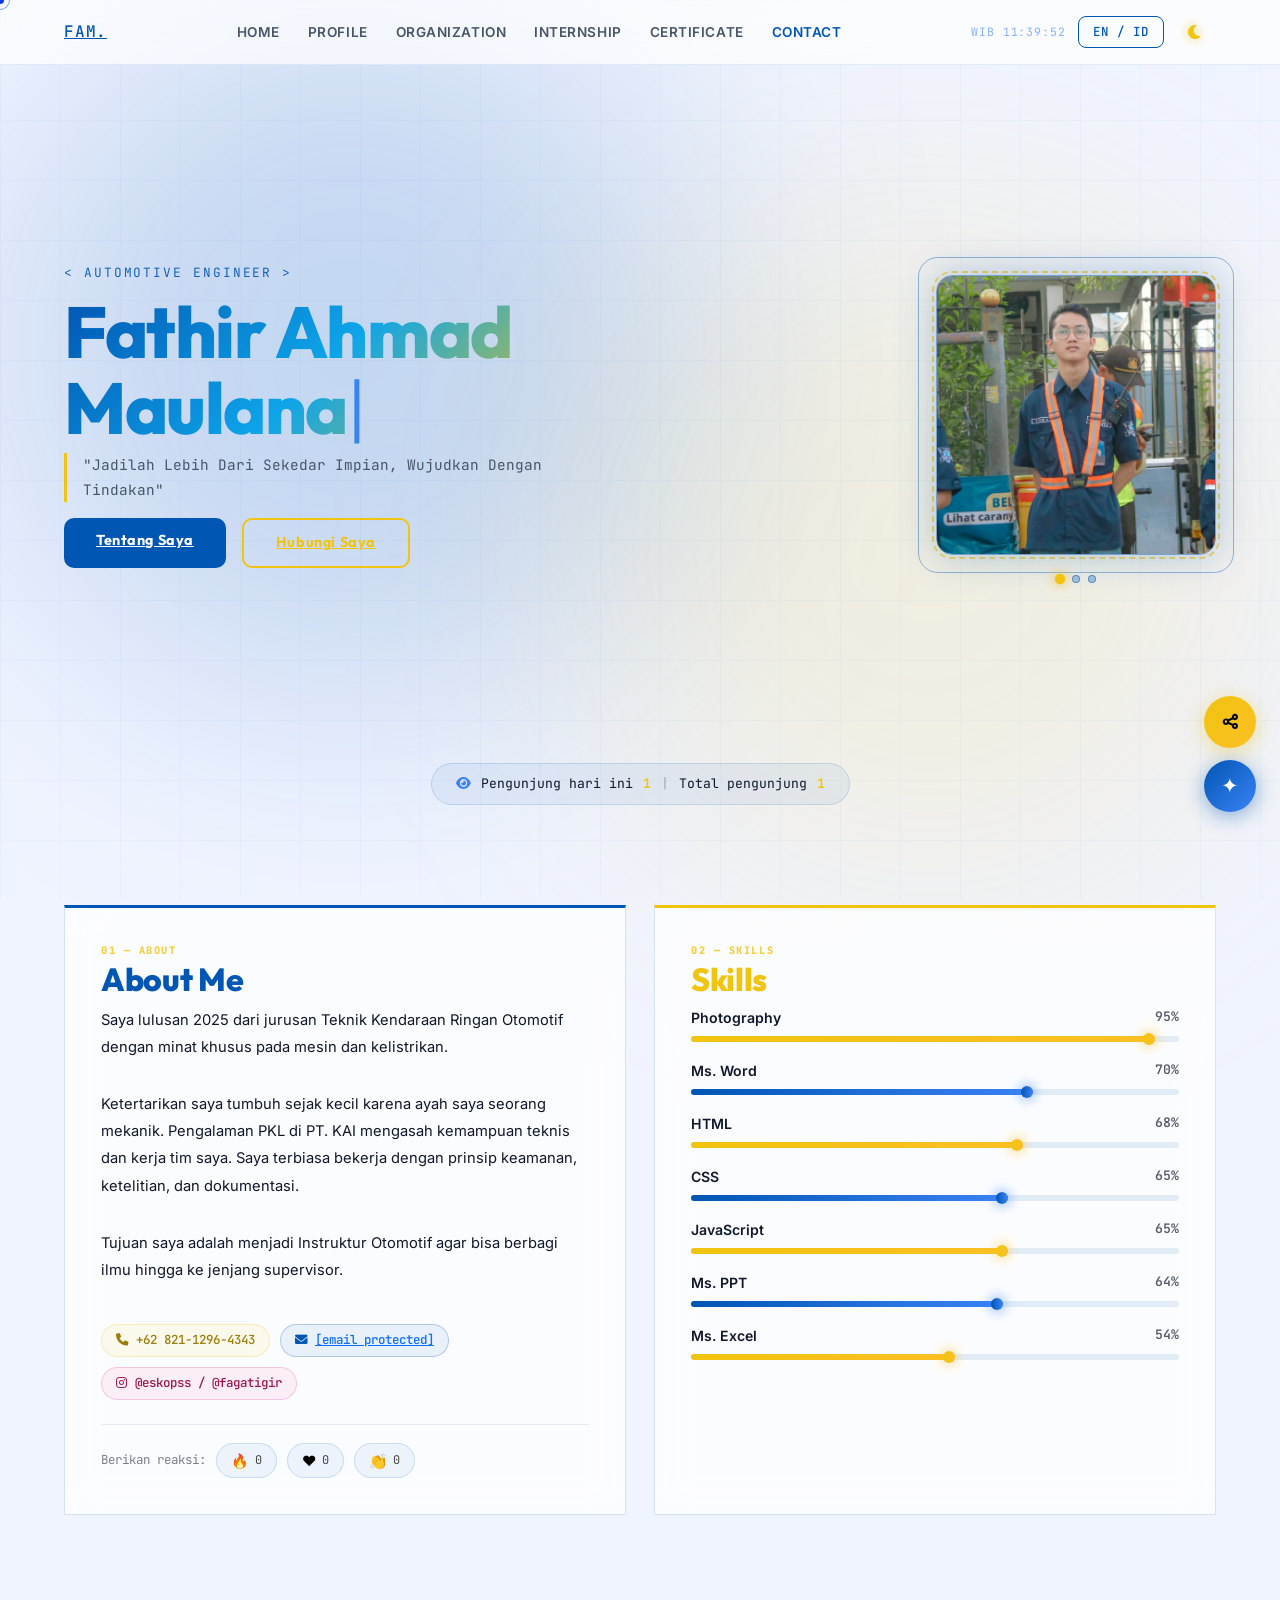
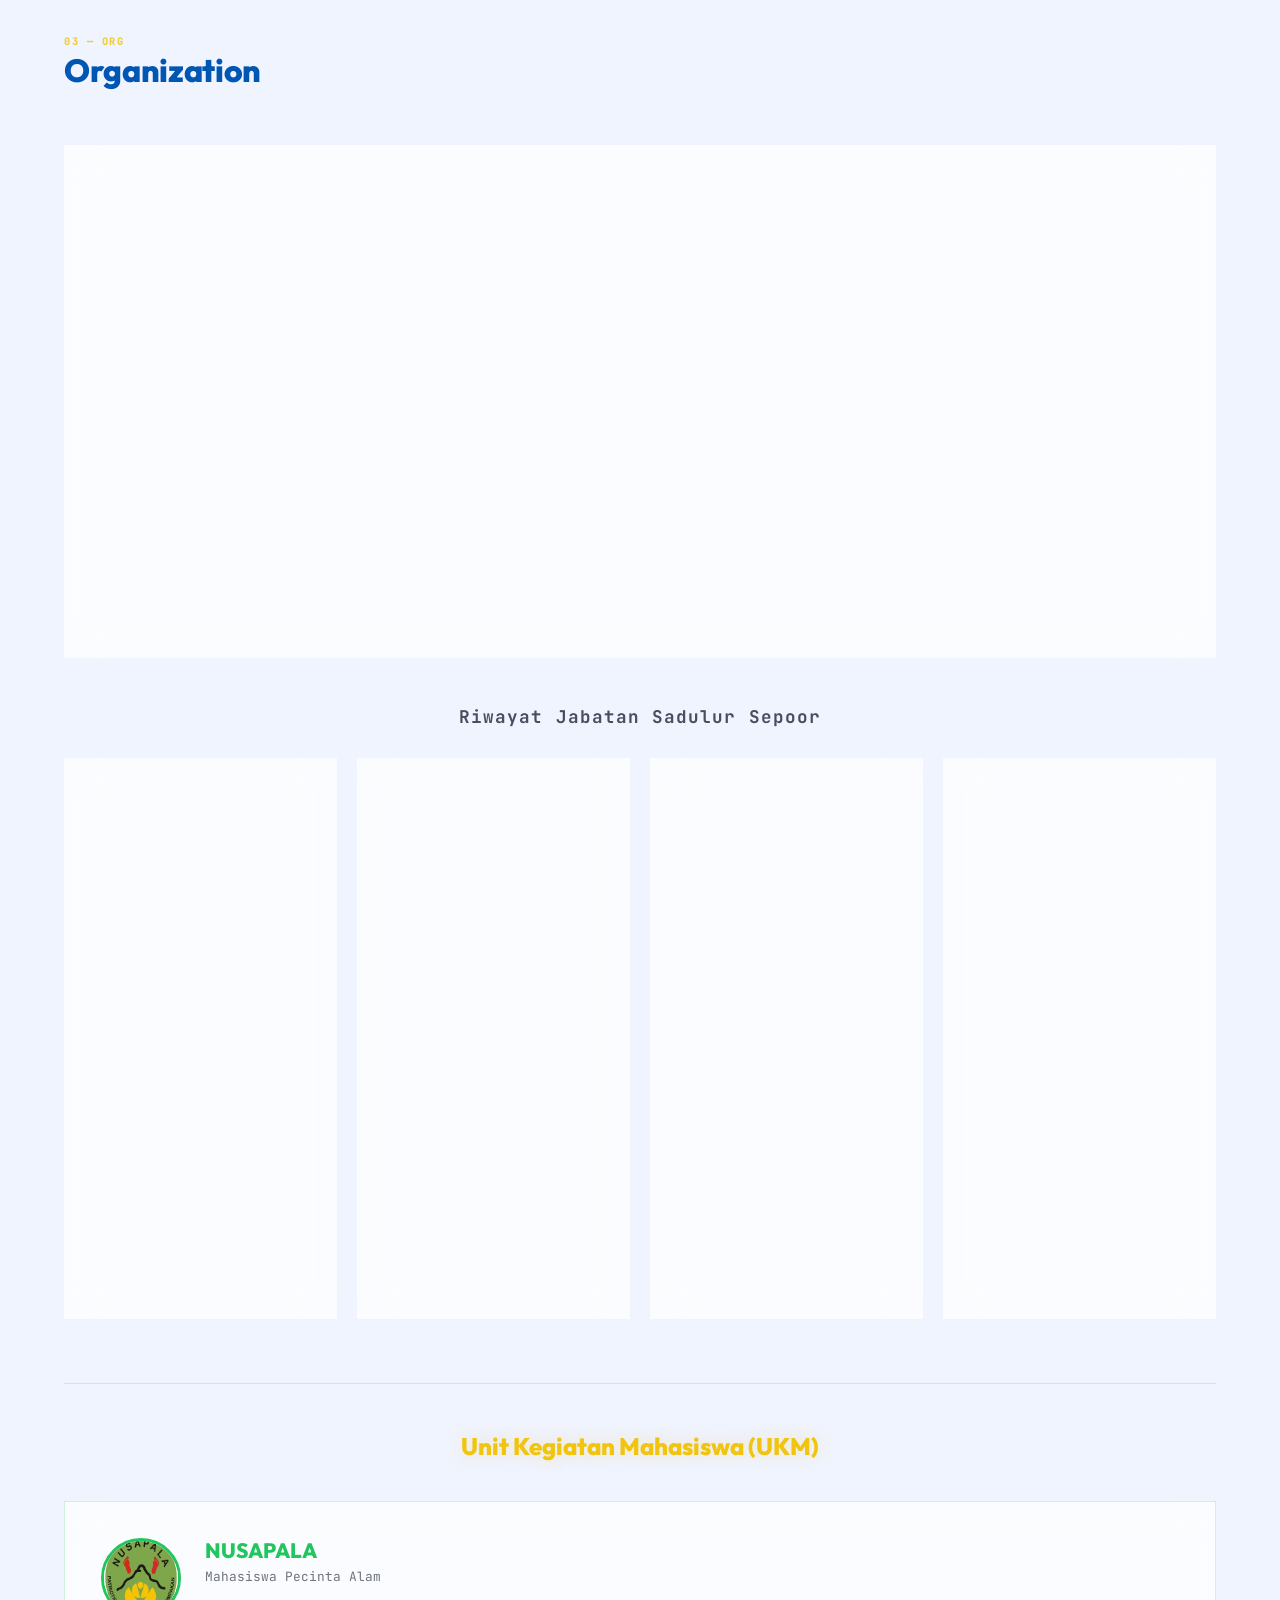
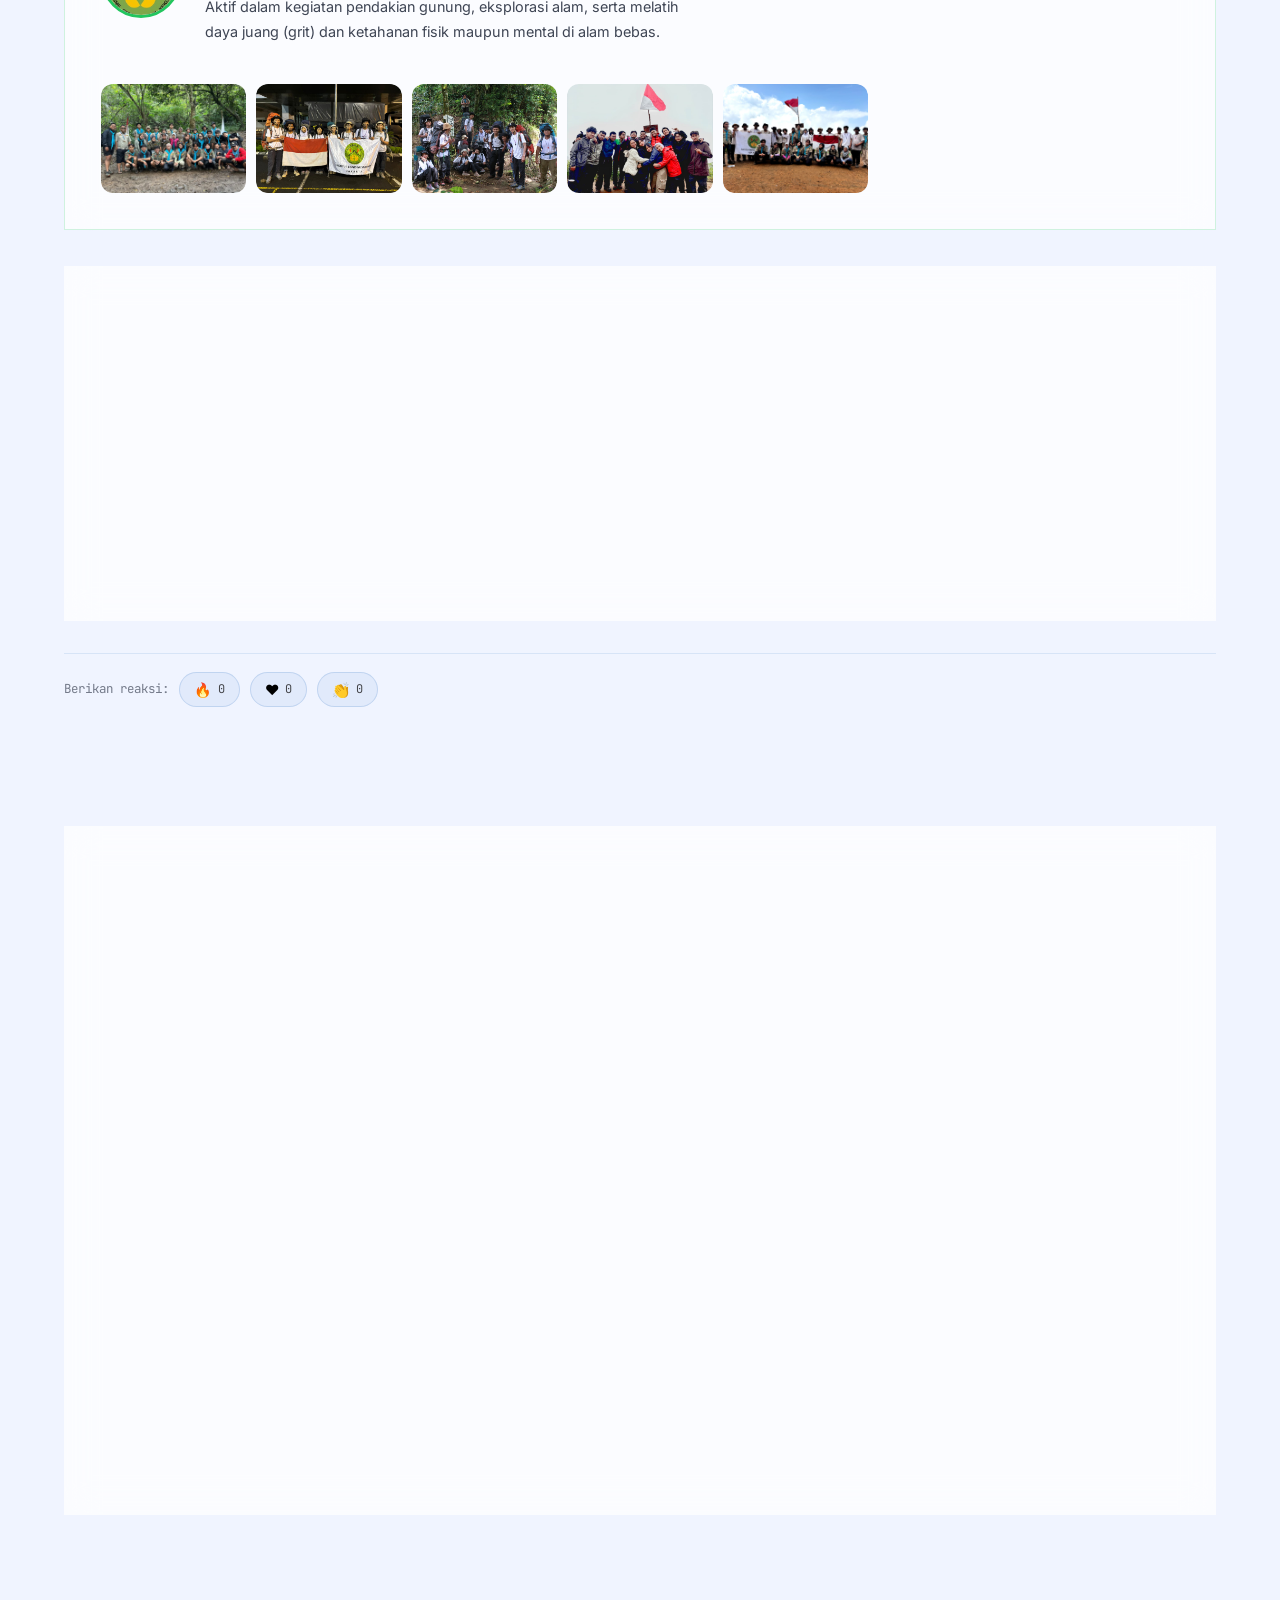
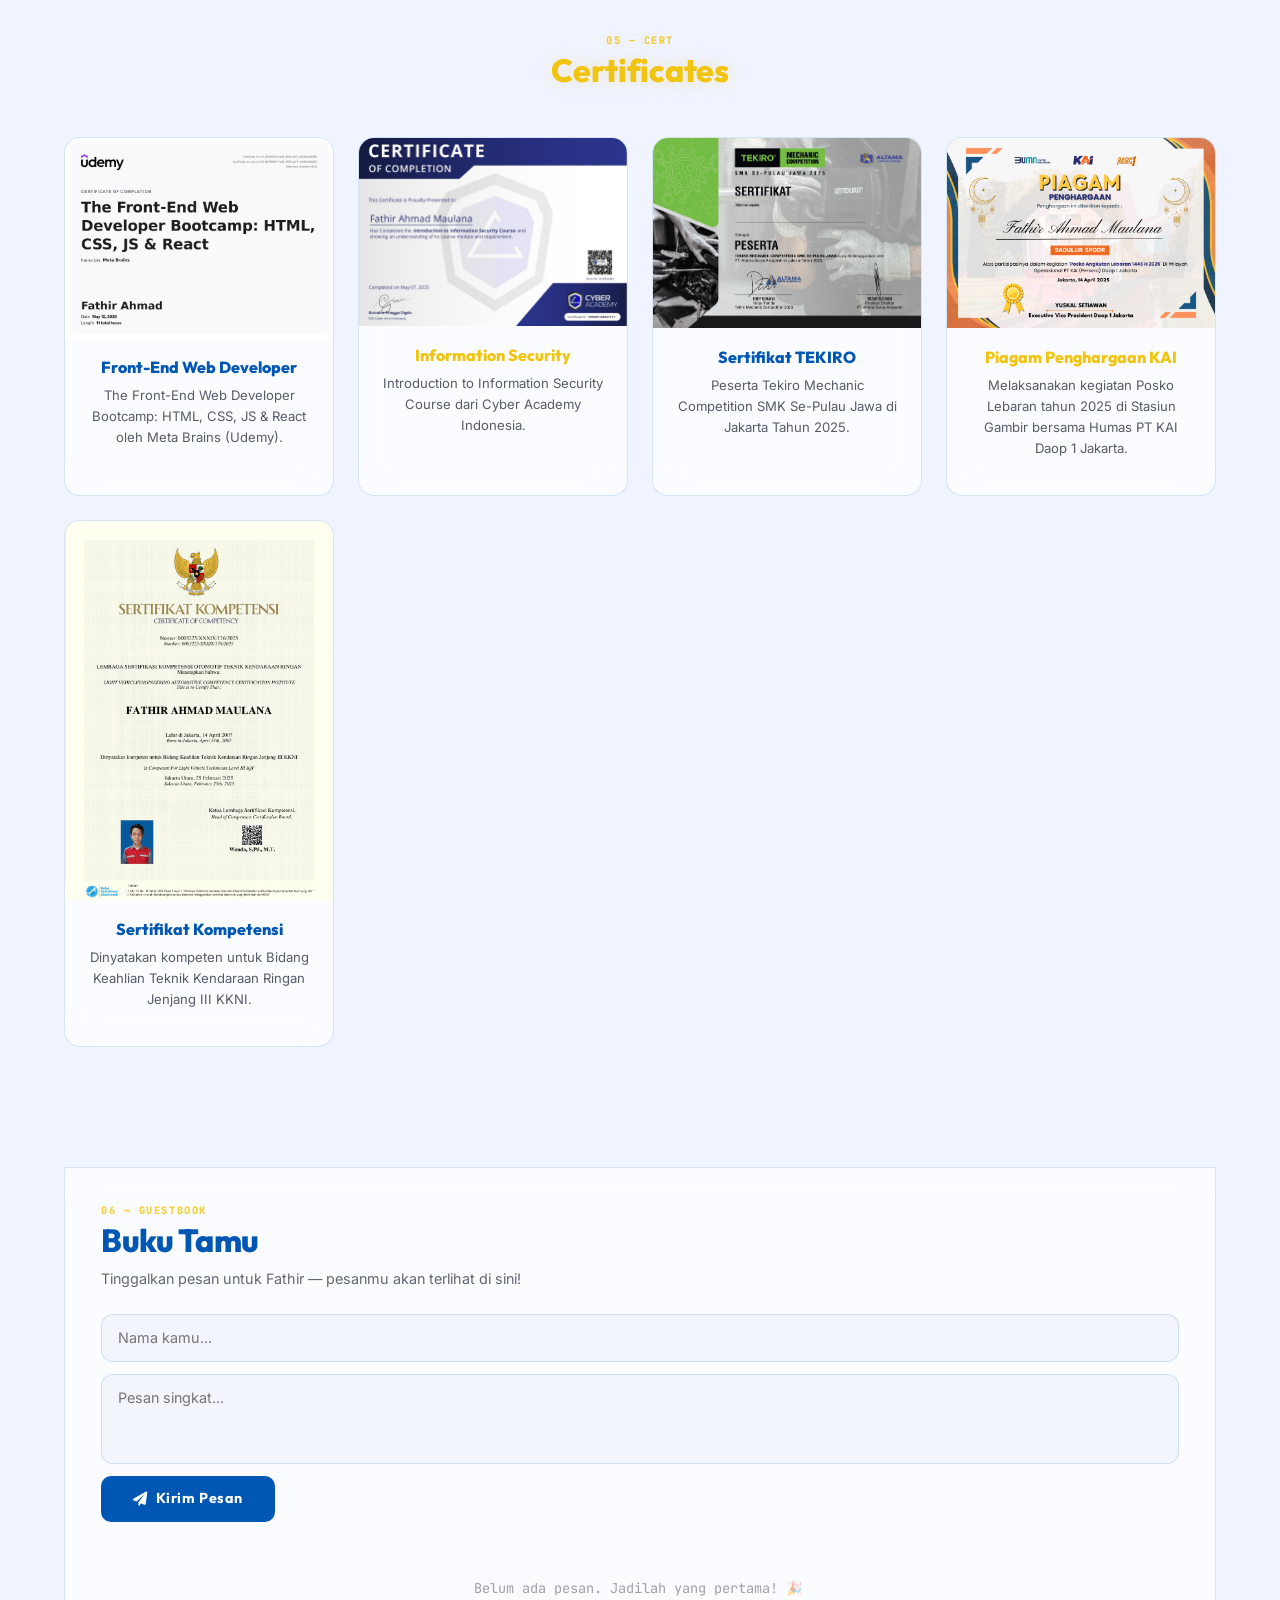
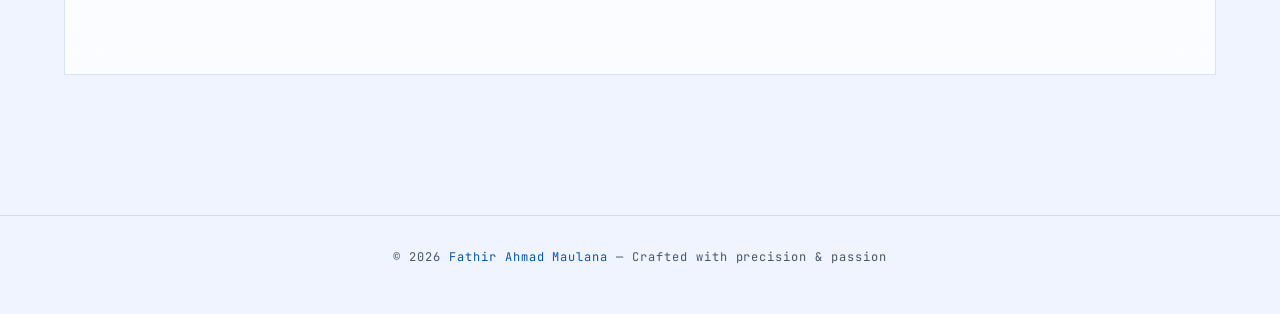
==== index.html @ 552fba2e "Add files via upload" ====
<!DOCTYPE html>
<html lang="id" class="dark">
<head>
  <meta charset="UTF-8">
  <meta name="viewport" content="width=device-width, initial-scale=1.0">
  <title>Fathir Ahmad Maulana | Portfolio</title>
  <link rel="preconnect" href="https://fonts.googleapis.com">
  <link rel="preconnect" href="https://fonts.gstatic.com" crossorigin>
  <link href="https://fonts.googleapis.com/css2?family=Outfit:wght@400;500;600;700;800&family=Inter:wght@400;500;600&family=JetBrains+Mono:wght@400;500&display=swap" rel="stylesheet">
  <link href="https://cdn.jsdelivr.net/npm/bootstrap@5.3.2/dist/css/bootstrap.min.css" rel="stylesheet">
  <link href="https://cdnjs.cloudflare.com/ajax/libs/font-awesome/6.0.0/css/all.min.css" rel="stylesheet">
  <link rel="stylesheet" href="style.css">
</head>
<body class="dark">

<!-- SCROLL PROGRESS BAR -->
<div id="scroll-progress"></div>

<div id="cursor-dot"></div>
<div id="cursor-ring"></div>
<div class="glow-bg" style="top:0;left:0;background:rgba(0,86,179,0.18);"></div>
<div class="glow-bg" style="bottom:0;right:0;background:rgba(241,196,15,0.12);animation-delay:-6s;"></div>
<div class="grid-pattern"></div>

<!-- NAV -->
<nav id="main-nav">
  <div class="nav-inner">
    <a href="#home" class="logo-glitch">FAM.</a>
    <div class="desktop-nav">
      <a href="#home"         class="nav-link" id="nav-home">Home</a>
      <a href="#profile"      class="nav-link" id="nav-profile">Profile</a>
      <a href="#organization" class="nav-link" id="nav-org">Organization</a>
      <a href="#internship"   class="nav-link" id="nav-intern">Internship</a>
      <a href="#certificate"  class="nav-link" id="nav-cert">Certificate</a>
      <a href="#profile"      class="nav-link nav-contact" id="nav-contact">Contact</a>
    </div>
    <div class="nav-controls">
      <div class="nav-clock" id="nav-clock"></div>
      <button id="lang-toggle" class="ctrl-btn">EN / ID</button>
      <button id="theme-toggle" class="ctrl-btn theme-btn"><i class="fas fa-sun"></i></button>
      <button id="hamburger" class="hamburger-btn"><i class="fas fa-bars"></i></button>
    </div>
  </div>
  <div id="mobile-menu">
    <a href="#home"         class="mobile-nav-link" id="mnav-home">Home</a>
    <a href="#profile"      class="mobile-nav-link" id="mnav-profile">Profile</a>
    <a href="#organization" class="mobile-nav-link" id="mnav-org">Organization</a>
    <a href="#internship"   class="mobile-nav-link" id="mnav-intern">Internship</a>
    <a href="#certificate"  class="mobile-nav-link" id="mnav-cert">Certificate</a>
    <a href="#profile"      class="mobile-nav-link" id="mnav-contact">Contact</a>
  </div>
</nav>

<main class="main-content">

  <!-- HERO -->
  <section id="home" class="reveal-item hero-section">
    <div class="hero-inner">
      <div class="hero-text">
        <p class="hero-tag" id="hero-tag">&lt; Automotive Engineer &gt;</p>
        <h1 class="hero-name">Fathir Ahmad Maulana</h1>
        <p class="hero-quote" id="hero-quote">"Jadilah Lebih Dari Sekedar Impian, Wujudkan Dengan Tindakan"</p>
        <div class="hero-btns">
          <a href="#profile" class="btn-primary" id="btn-profile">Tentang Saya</a>
          <a href="#contact" class="btn-outline"  id="btn-contact-hero">Hubungi Saya</a>
        </div>
      </div>
      <div class="hero-img-wrap">
        <div class="image-container">
          <div class="profile-img-wrapper">
            <div class="profile-slideshow" id="profile-slideshow">
              <div class="slide active"><img src="img/Fathir AM.jpg"            alt="Fathir Ahmad Maulana"></div>
              <div class="slide">      <img src="img/Fathir Ketua.jpg"         alt="Fathir - Ketua Umum"></div>
              <div class="slide">      <img src="img/Fathir Dokumentasi.jpg"  alt="Fathir - Dokumentasi"></div>
            </div>
            <div class="slide-dots" id="slide-dots">
              <button class="slide-dot active" data-idx="0"></button>
              <button class="slide-dot"        data-idx="1"></button>
              <button class="slide-dot"        data-idx="2"></button>
            </div>
          </div>
        </div>
      </div>
    </div>
  </section>

  <!-- VISITOR COUNTER -->
  <div class="visitor-bar reveal-item">
    <div class="visitor-inner">
      <i class="fas fa-eye visitor-icon"></i>
      <span id="visitor-label">Pengunjung hari ini</span>
      <strong class="visitor-count" id="visitor-count">—</strong>
      <span class="visitor-sep">|</span>
      <span id="total-label">Total pengunjung</span>
      <strong class="visitor-count" id="total-count">—</strong>
    </div>
  </div>

  <!-- PROFILE -->
  <section id="profile" class="reveal-item section-pad">
    <div class="profile-grid">
      <div class="glass-card card-pad card-border-blue">
        <h2 class="section-title color-blue" data-num="01 — ABOUT" id="title-about">About Me</h2>
        <div class="about-body" id="about-desc">
          <p>Saya lulusan 2025 dari jurusan Teknik Kendaraan Ringan Otomotif dengan minat khusus pada mesin dan kelistrikan.</p>
          <p>Ketertarikan saya tumbuh sejak kecil karena ayah saya seorang mekanik. Pengalaman PKL di PT. KAI mengasah kemampuan teknis dan kerja tim saya. Saya terbiasa bekerja dengan prinsip keamanan, ketelitian, dan dokumentasi.</p>
          <p>Tujuan saya adalah menjadi Instruktur Otomotif agar bisa berbagi ilmu hingga ke jenjang supervisor.</p>
        </div>
        <div class="pills-row">
          <span class="info-pill info-pill-yellow"><i class="fas fa-phone"></i> +62 821-1296-4343</span>
          <span class="info-pill info-pill-blue"><i class="fas fa-envelope"></i> <a href="/cdn-cgi/l/email-protection" class="__cf_email__" data-cfemail="6b0d0a1f02190a03060a0f5b5d5c2b0c060a020745080406">[email&#160;protected]</a></span>
          <span class="info-pill info-pill-pink"><i class="fab fa-instagram"></i> @eskopss / @fagatigir</span>
        </div>
        <div class="reaction-row" data-section="profile">
          <span class="reaction-label" id="react-label-profile">Berikan reaksi:</span>
          <button class="react-btn" data-emoji="🔥" data-section="profile"><span>🔥</span><span class="react-num">0</span></button>
          <button class="react-btn" data-emoji="❤️" data-section="profile"><span>❤️</span><span class="react-num">0</span></button>
          <button class="react-btn" data-emoji="👏" data-section="profile"><span>👏</span><span class="react-num">0</span></button>
        </div>
      </div>

      <div class="glass-card card-pad card-border-yellow">
        <h2 class="section-title color-yellow" data-num="02 — SKILLS" id="title-skills">Skills</h2>
        <div class="skills-list">
          <div class="skill-row"><div class="skill-label"><span id="skill-1">Photography</span><span class="skill-pct">95%</span></div><div class="skill-bar-track"><div class="skill-bar-fill skill-bar-yellow" style="width:95%"></div></div></div>
          <div class="skill-row"><div class="skill-label"><span>Ms. Word</span><span class="skill-pct">70%</span></div><div class="skill-bar-track"><div class="skill-bar-fill skill-bar-blue" style="width:70%"></div></div></div>
          <div class="skill-row"><div class="skill-label"><span>HTML</span><span class="skill-pct">68%</span></div><div class="skill-bar-track"><div class="skill-bar-fill skill-bar-yellow" style="width:68%"></div></div></div>
          <div class="skill-row"><div class="skill-label"><span>CSS</span><span class="skill-pct">65%</span></div><div class="skill-bar-track"><div class="skill-bar-fill skill-bar-blue" style="width:65%"></div></div></div>
          <div class="skill-row"><div class="skill-label"><span>JavaScript</span><span class="skill-pct">65%</span></div><div class="skill-bar-track"><div class="skill-bar-fill skill-bar-yellow" style="width:65%"></div></div></div>
          <div class="skill-row"><div class="skill-label"><span>Ms. PPT</span><span class="skill-pct">64%</span></div><div class="skill-bar-track"><div class="skill-bar-fill skill-bar-blue" style="width:64%"></div></div></div>
          <div class="skill-row"><div class="skill-label"><span>Ms. Excel</span><span class="skill-pct">54%</span></div><div class="skill-bar-track"><div class="skill-bar-fill skill-bar-yellow" style="width:54%"></div></div></div>
        </div>
      </div>
    </div>
  </section>

  <!-- ORGANIZATION -->
  <section id="organization" class="reveal-item section-pad">
    <div class="section-heading">
      <h2 class="section-title color-blue" data-num="03 — ORG" id="title-org">Organization</h2>
    </div>

    <div class="glass-card card-pad card-border-left-yellow org-main-card">
      <div class="org-main-inner">
        <div class="org-text">
          <h3 class="org-title color-blue" id="org-about-title">Sadulur Sepoor Indonesia</h3>
          <p class="org-subtitle" id="org-about-subtitle">Komunitas Pecinta Kereta Api</p>
          <p class="org-desc" id="org-about-desc">Wadah berkumpulnya para pecinta kereta api (railfans) untuk berbagi informasi, melakukan dokumentasi, dan mempererat silaturahmi. Berawal dari hobi, saya berkontribusi dan berkembang bersama komunitas ini dari anggota biasa hingga dipercaya menjadi Ketua Umum.</p>
        </div>
        <div class="org-photo-cols">
          <div class="photo-clickable"><img src="img/SS Potrait 1.jpg"    alt="Kegiatan Portrait"></div>
          <div class="photo-clickable"><img src="img/SS Landscape 1.jpg"  alt="Kegiatan Landscape 1"></div>
          <div class="photo-clickable"><img src="img/SS Landscape 2.JPEG" alt="Kegiatan Landscape 2"></div>
          <div class="photo-clickable"><img src="img/SS Landscape 3.jpg"  alt="Kegiatan Landscape 3"></div>
          <div class="photo-clickable"><img src="img/SS Landscape 4.jpg"  alt="Kegiatan Landscape 4"></div>
        </div>
      </div>
    </div>

    <h3 class="track-title" id="org-track-title">Riwayat Jabatan Sadulur Sepoor</h3>

    <div class="reveal-stagger org-cards-grid">
      <div class="org-card border-blue-hover">
        <div class="photo-clickable org-card-photo"><img src="img/Fathir Anggota.jpg" alt="Anggota Komunitas"></div>
        <div class="org-card-body">
          <h4 class="org-card-title color-blue" id="org-1-title">Anggota</h4>
          <span class="org-badge badge-blue">2022 – 2024</span>
          <ul class="org-card-list" id="org-1-desc"><li>Mengikuti kegiatan komunitas.</li><li>Menambah wawasan perkeretaapian.</li></ul>
        </div>
      </div>
      <div class="org-card border-yellow-hover">
        <div class="photo-clickable org-card-photo"><img src="img/Fathir Dokumentasi.jpg" alt="Divisi Dokumentasi"></div>
        <div class="org-card-body">
          <h4 class="org-card-title color-yellow" id="org-2-title">Divisi Dokumentasi</h4>
          <span class="org-badge badge-yellow">2024 – 2025</span>
          <ul class="org-card-list" id="org-2-desc"><li>Mengabadikan momen kegiatan.</li><li>Membuat film dokumenter.</li></ul>
        </div>
      </div>
      <div class="org-card border-blue-hover">
        <div class="photo-clickable org-card-photo"><img src="img/Fathir SDM.jpg" alt="Divisi SDM"></div>
        <div class="org-card-body">
          <h4 class="org-card-title color-blue" id="org-3-title">Divisi SDM</h4>
          <span class="org-badge badge-blue">2025</span>
          <ul class="org-card-list" id="org-3-desc"><li>Mengelola data anggota.</li><li>Rekrutmen &amp; seleksi anggota baru.</li></ul>
        </div>
      </div>
      <div class="org-card border-yellow-hover">
        <div class="photo-clickable org-card-photo"><img src="img/Fathir Ketua.jpg" alt="Ketua Umum"></div>
        <div class="org-card-body">
          <h4 class="org-card-title color-yellow" id="org-4-title">Ketua Umum</h4>
          <span class="org-badge badge-yellow">2025 – <span id="org-now">sekarang</span></span>
          <ul class="org-card-list" id="org-4-desc"><li>Memimpin seluruh kegiatan operasional.</li><li>Mengintegrasikan sistem teknologi website.</li></ul>
        </div>
      </div>
    </div>

    <!-- UKM -->
    <div class="ukm-section">
      <h3 class="ukm-title" id="ukm-title">Unit Kegiatan Mahasiswa (UKM)</h3>
      <div class="ukm-list">
        <div class="glass-card card-pad ukm-card ukm-card-green">
          <div class="ukm-header">
            <div class="photo-clickable ukm-logo ukm-logo-green"><img src="img/Logo Nusapala.jpg" alt="Logo Nusapala"></div>
            <div class="ukm-info">
              <h4 class="ukm-name color-green" id="ukm-1-title">NUSAPALA</h4>
              <p class="ukm-sub" id="ukm-1-sub">Mahasiswa Pecinta Alam</p>
              <p class="ukm-desc" id="ukm-1-desc">Aktif dalam kegiatan pendakian gunung, eksplorasi alam, serta melatih daya juang (grit) dan ketahanan fisik maupun mental di alam bebas.</p>
            </div>
          </div>
          <div class="photo-natural-grid">
            <div class="photo-clickable"><img src="img/Nusapala 1.jpeg" alt="Foto Nusapala 1"></div>
            <div class="photo-clickable"><img src="img/Nusapala 2.jpeg" alt="Foto Nusapala 2"></div>
            <div class="photo-clickable"><img src="img/Nusapala 3.jpeg" alt="Foto Nusapala 3"></div>
            <div class="photo-clickable"><img src="img/Nusapala 4.jpeg" alt="Foto Nusapala 4"></div>
            <div class="photo-clickable"><img src="img/Nusapala 5.jpeg" alt="Foto Nusapala 5"></div>
          </div>
        </div>
        <div class="glass-card card-pad ukm-card ukm-card-orange">
          <div class="ukm-header">
            <div class="photo-clickable ukm-logo ukm-logo-orange"><img src="img/Logo Sinatera.jpeg" alt="Logo SINATERA"></div>
            <div class="ukm-info">
              <h4 class="ukm-name color-orange" id="ukm-2-title">SINATERA</h4>
              <p class="ukm-sub" id="ukm-2-sub">Divisi Musik &amp; Seni</p>
              <p class="ukm-desc" id="ukm-2-desc">Menyalurkan kreativitas seni melalui divisi musik. Terlibat dalam berbagai pementasan dan kolaborasi karya teater serta pertunjukan kampus.</p>
            </div>
          </div>
          <div class="photo-natural-grid">
            <div class="photo-clickable"><img src="img/Sinatera 1.jpeg" alt="Foto Sinatera 1"></div>
            <div class="photo-clickable"><img src="img/Sinatera 2.jpeg" alt="Foto Sinatera 2"></div>
            <div class="photo-clickable"><img src="img/Sinatera 3.jpeg" alt="Foto Sinatera 3"></div>
            <div class="photo-clickable"><img src="img/Sinatera 4.jpeg" alt="Foto Sinatera 4"></div>
            <div class="photo-clickable"><img src="img/Sinatera 5.jpeg" alt="Foto Sinatera 5"></div>
          </div>
        </div>
      </div>
    </div>

    <div class="reaction-row" data-section="org" style="margin-top:32px;">
      <span class="reaction-label" id="react-label-org">Berikan reaksi:</span>
      <button class="react-btn" data-emoji="🔥" data-section="org"><span>🔥</span><span class="react-num">0</span></button>
      <button class="react-btn" data-emoji="❤️" data-section="org"><span>❤️</span><span class="react-num">0</span></button>
      <button class="react-btn" data-emoji="👏" data-section="org"><span>👏</span><span class="react-num">0</span></button>
    </div>
  </section>

  <!-- INTERNSHIP -->
  <section id="internship" class="reveal-item section-pad">
    <div class="glass-card card-pad intern-card">
      <div class="intern-accent-bar"></div>
      <div class="intern-body">
        <h2 class="section-title color-blue" data-num="04 — INTERNSHIP" id="title-intern">Internship</h2>
        <h3 class="intern-company">PT. Kereta Api Indonesia (Persero)</h3>
        <p class="intern-role" id="intern-role">Asisten Rolling Stock (September - November 2023)<br>Depo Lokomotif Besar A Cipinang</p>
        <ul class="intern-list" id="intern-desc">
          <li><span class="arrow-blue">→</span>Membantu melakukan perbaikan dan perawatan pada seluruh bagian lokomotif.</li>
          <li><span class="arrow-yellow">→</span>Bekerja sama dalam mengerjakan instruksi Kepala Mekanik atau Ketua Tim.</li>
          <li><span class="arrow-blue">→</span>Menyiapkan peralatan untuk perbaikan dan perawatan yang akan digunakan.</li>
        </ul>
        <div class="photo-natural-grid">
          <div class="photo-clickable"><img src="img/PKL 1.jpeg" alt="Kerja Mekanik 1"></div>
          <div class="photo-clickable"><img src="img/PKL 2.jpeg" alt="Lokomotif"></div>
          <div class="photo-clickable"><img src="img/PKL 5.jpeg" alt="Tim KAI"></div>
          <div class="photo-clickable"><img src="img/PKL 4.jpeg" alt="Kerja Mekanik 2"></div>
          <div class="photo-clickable"><img src="img/PKL 3.jpeg" alt="Kerja Mekanik 3"></div>
        </div>
        <div class="reaction-row" data-section="intern" style="margin-top:24px;">
          <span class="reaction-label" id="react-label-intern">Berikan reaksi:</span>
          <button class="react-btn" data-emoji="🔥" data-section="intern"><span>🔥</span><span class="react-num">0</span></button>
          <button class="react-btn" data-emoji="❤️" data-section="intern"><span>❤️</span><span class="react-num">0</span></button>
          <button class="react-btn" data-emoji="👏" data-section="intern"><span>👏</span><span class="react-num">0</span></button>
        </div>
      </div>
    </div>
  </section>

  <!-- CERTIFICATES -->
  <section id="certificate" class="reveal-item section-pad">
    <h2 class="section-title color-yellow section-title-center" data-num="05 — CERT" id="title-cert">Certificates</h2>
    <div class="reveal-stagger cert-grid">
      <div class="cert-card cert-blue"><div class="cert-img-wrap"><img src="img/Sertifikat Front-End.png" alt="Sertifikat Front-End"></div><div class="cert-info"><h4 class="cert-name color-blue" id="cert-fe-title">Front-End Web Developer</h4><p class="cert-desc" id="cert-fe-desc">The Front-End Web Developer Bootcamp: HTML, CSS, JS &amp; React oleh Meta Brains (Udemy).</p></div></div>
      <div class="cert-card cert-yellow"><div class="cert-img-wrap"><img src="img/Sertifikat CyberAcademy.jpg" alt="Sertifikat CyberAcademy"></div><div class="cert-info"><h4 class="cert-name color-yellow" id="cert-cyber-title">Information Security</h4><p class="cert-desc" id="cert-cyber-desc">Introduction to Information Security Course dari Cyber Academy Indonesia.</p></div></div>
      <div class="cert-card cert-blue"><div class="cert-img-wrap"><img src="img/Sertifikat Tekiro.png" alt="Sertifikat Tekiro"></div><div class="cert-info"><h4 class="cert-name color-blue" id="cert-1-title">Sertifikat TEKIRO</h4><p class="cert-desc" id="cert-1-desc">Peserta Tekiro Mechanic Competition SMK Se-Pulau Jawa di Jakarta Tahun 2025.</p></div></div>
      <div class="cert-card cert-yellow"><div class="cert-img-wrap"><img src="img/Sertifikat Posko Lebaran 2025.png" alt="Piagam KAI"></div><div class="cert-info"><h4 class="cert-name color-yellow" id="cert-2-title">Piagam Penghargaan KAI</h4><p class="cert-desc" id="cert-2-desc">Melaksanakan kegiatan Posko Lebaran tahun 2025 di Stasiun Gambir bersama Humas PT KAI Daop 1 Jakarta.</p></div></div>
      <div class="cert-card cert-blue"><div class="cert-img-wrap"><img src="img/Sertifikat Kompetensi.png" alt="Sertifikat Kompetensi"></div><div class="cert-info"><h4 class="cert-name color-blue" id="cert-3-title">Sertifikat Kompetensi</h4><p class="cert-desc" id="cert-3-desc">Dinyatakan kompeten untuk Bidang Keahlian Teknik Kendaraan Ringan Jenjang III KKNI.</p></div></div>
    </div>
  </section>

  <!-- GUESTBOOK -->
  <section id="guestbook" class="reveal-item section-pad">
    <div class="glass-card card-pad">
      <h2 class="section-title color-blue" data-num="06 — GUESTBOOK" id="title-guestbook">Buku Tamu</h2>
      <p class="guestbook-sub" id="guestbook-sub">Tinggalkan pesan untuk Fathir — pesanmu akan terlihat di sini!</p>
      <div class="guestbook-form">
        <input  class="gb-input" id="gb-name" type="text"  placeholder="Nama kamu..." maxlength="40">
        <textarea class="gb-input gb-textarea" id="gb-msg" placeholder="Pesan singkat..." maxlength="200" rows="3"></textarea>
        <button class="btn-primary gb-submit" id="gb-submit"><i class="fas fa-paper-plane"></i> <span id="gb-btn-text">Kirim Pesan</span></button>
      </div>
      <div class="guestbook-entries" id="guestbook-entries"></div>
    </div>
  </section>



</main>

<!-- LIGHTBOX -->
<div id="lightbox">
  <div id="lightbox-bg"></div>
  <div id="lightbox-img-wrap"><img id="lightbox-img" src="" alt=""></div>
  <button id="lightbox-close"><i class="fas fa-times"></i></button>
</div>

<!-- WA MODAL -->
<div class="modal fade" id="waModal" tabindex="-1" aria-hidden="true">
  <div class="modal-dialog modal-dialog-centered">
    <div class="modal-content modal-content-custom">
      <div class="modal-header modal-header-custom">
        <h5 class="modal-title modal-label">SYSTEM MESSAGE</h5>
        <button type="button" class="btn-close" data-bs-dismiss="modal" aria-label="Close"></button>
      </div>
      <div class="modal-body modal-body-custom">
        <div class="animated-emoji">👋</div>
        <h3 class="modal-heading color-blue" id="modal-title">Eits, Tunggu Dulu!</h3>
        <div class="modal-info-box">
          <p class="modal-text" id="modal-desc">Untuk menjaga kenyamanan dan privasi, mari berkenalan via <strong>Gmail</strong> terlebih dahulu.<br><br>Berikan <strong>Nama Lengkap</strong> &amp; <strong>Tujuan</strong> kamu. Jika sudah sesuai, kita bisa langsung ngobrol santai di WhatsApp! ✨</p>
        </div>
        <a href="https://mail.google.com/mail/?view=cm&fs=1&to=fatirahmad067@gmail.com&su=Halo%20Fathir!%20Mari%20Buat%20Janji&body=Halo%20Fathir,%0A%0APerkenalkan,%0ANama%20Lengkap%20:%20%0ATujuan%20:%20%0A%0ATerima%20kasih!" target="_blank" rel="noopener noreferrer" class="contact-btn contact-btn-email modal-cta-btn"><i class="fas fa-paper-plane"></i> Lanjut ke Gmail</a>
      </div>
    </div>
  </div>
</div>


<!-- SHARE BUTTON (floating) -->
<button id="share-btn" class="fab-btn fab-share" title="Bagikan Profil">
  <i class="fas fa-share-alt"></i>
</button>

<!-- AI CHAT FAB -->
<button id="ai-chat-btn" class="fab-btn fab-ai" title="Tanya AI tentang Fathir">
  <span class="fab-ai-icon">✦</span>
</button>

<!-- AI CHAT PANEL -->
<div id="ai-chat-panel" class="ai-panel">
  <div class="ai-panel-header">
    <div class="ai-panel-title">
      <span class="ai-dot"></span>
      <span id="ai-panel-title-text">Tanya tentang Fathir</span>
    </div>
    <button id="ai-chat-close" class="ai-close-btn"><i class="fas fa-times"></i></button>
  </div>
  <div class="ai-messages" id="ai-messages">
    <div class="ai-msg ai-msg-bot">
      <div class="ai-msg-bubble" id="ai-welcome-msg">Halo! 👋 Saya AI asisten Fathir. Tanya apa saja tentang profil, pengalaman, atau keahlian saya!</div>
    </div>
  </div>
  <div class="ai-suggestions" id="ai-suggestions">
    <button class="ai-suggest-btn" data-q="Apa keahlian utama Fathir?">Apa keahliannya?</button>
    <button class="ai-suggest-btn" data-q="Ceritakan pengalaman magang Fathir">Pengalaman magang</button>
    <button class="ai-suggest-btn" data-q="Fathir cocok untuk posisi apa?">Cocok posisi apa?</button>
  </div>
  <div class="ai-input-row">
    <input class="ai-input" id="ai-input" type="text" placeholder="Ketik pertanyaan..." maxlength="200">
    <button class="ai-send-btn" id="ai-send"><i class="fas fa-paper-plane"></i></button>
  </div>
</div>

<!-- SHARE MODAL -->
<div class="share-overlay" id="share-overlay">
  <div class="share-modal">
    <div class="share-modal-header">
      <span id="share-title-text">Bagikan Profil</span>
      <button class="ai-close-btn" id="share-close"><i class="fas fa-times"></i></button>
    </div>
    <p class="share-desc" id="share-desc-text">Salin link atau bagikan profil Fathir ke orang lain:</p>
    <div class="share-url-row">
      <span class="share-url-text" id="share-url-display">fathirahmad.github.io</span>
      <button class="share-copy-btn" id="share-copy"><i class="fas fa-copy"></i> <span id="share-copy-text">Salin</span></button>
    </div>
    <div class="share-buttons">
      <a class="share-wa" id="share-wa" href="#" target="_blank" rel="noopener">
        <i class="fab fa-whatsapp"></i> WhatsApp
      </a>
      <a class="share-ig" href="https://www.instagram.com/" target="_blank" rel="noopener">
        <i class="fab fa-instagram"></i> Instagram
      </a>
    </div>
  </div>
</div>

<footer class="site-footer">
  <p>&copy; 2026 <span class="footer-name">Fathir Ahmad Maulana</span> — Crafted with precision &amp; passion</p>
</footer>

<script src="https://cdn.jsdelivr.net/npm/bootstrap@5.3.2/dist/js/bootstrap.bundle.min.js"></script>
<script src="script.js"></script>
<!-- original script removed -->
</body>
</html>
---- style.css ----
@import url('https://fonts.googleapis.com/css2?family=Outfit:wght@400;500;600;700;800&family=Inter:wght@400;500;600&family=JetBrains+Mono:wght@400;500&display=swap');

/* ===== RESET & BASE ===== */
*, *::before, *::after { box-sizing: border-box; margin: 0; padding: 0; }

:root {
  --blue: #0056b3;
  --blue-glow: #3b82f6;
  --yellow: #f1c40f;
  --yellow-glow: #fbbf24;
  --bg-light: #f0f4ff;
  --bg-dark: #060c1a;
  --surface-light: rgba(255,255,255,0.75);
  --surface-dark: rgba(6,12,26,0.7);
  --text-light: #0f172a;
  --text-muted-light: #475569;
  --text-dark: #e2e8f0;
  --text-muted-dark: #94a3b8;
  --border-light: rgba(0,86,179,0.15);
  --border-dark: rgba(88,166,255,0.12);
  --cursor-size: 20px;
  --cursor-expand: 50px;
}

html { scroll-behavior: smooth; }

body {
  font-family: 'Inter', sans-serif;
  background: var(--bg-light);
  color: var(--text-light);
  transition: background 0.6s cubic-bezier(0.4,0,0.2,1), color 0.6s cubic-bezier(0.4,0,0.2,1);
  overflow-x: hidden;
  cursor: none;
}

body.dark {
  background: var(--bg-dark);
  color: var(--text-dark);
}

/* ===== CUSTOM CURSOR ===== */
#cursor-dot {
  width: 8px; height: 8px;
  background: var(--yellow);
  border-radius: 50%;
  position: fixed;
  top: 0; left: 0;
  pointer-events: none;
  z-index: 99999;
  transform: translate(-50%, -50%);
  transition: transform 0.05s, background 0.2s, width 0.2s, height 0.2s;
  mix-blend-mode: difference;
}

#cursor-ring {
  width: var(--cursor-size); height: var(--cursor-size);
  border: 1.5px solid var(--blue-glow);
  border-radius: 50%;
  position: fixed;
  top: 0; left: 0;
  pointer-events: none;
  z-index: 99998;
  transform: translate(-50%, -50%);
  transition: width 0.3s ease, height 0.3s ease, border-color 0.2s, opacity 0.2s;
  opacity: 0.7;
}

#cursor-ring.hovered {
  width: var(--cursor-expand); height: var(--cursor-expand);
  border-color: var(--yellow-glow);
  opacity: 0.4;
}

/* ===== AMBIENT BG ===== */
.glow-bg {
  position: fixed;
  width: 55vw; height: 55vw;
  border-radius: 50%;
  filter: blur(130px);
  z-index: -1;
  animation: floatGlow 18s infinite alternate ease-in-out;
  pointer-events: none;
  will-change: transform;
}

@keyframes floatGlow {
  0%   { transform: scale(1) translate(0, 0); }
  33%  { transform: scale(1.15) translate(60px, -40px); }
  66%  { transform: scale(0.95) translate(-30px, 30px); }
  100% { transform: scale(1.1) translate(-60px, 50px); }
}

/* Scanline overlay - dark mode only */
body.dark::after {
  content: '';
  position: fixed; inset: 0;
  background: repeating-linear-gradient(0deg, transparent, transparent 2px, rgba(0,0,0,0.04) 2px, rgba(0,0,0,0.04) 4px);
  pointer-events: none;
  z-index: 9990;
}

/* ===== GRID PATTERN ===== */
.grid-pattern {
  position: fixed; inset: 0; z-index: -1; opacity: 0.03;
  background-image: linear-gradient(rgba(0,86,179,1) 1px, transparent 1px),
                    linear-gradient(90deg, rgba(0,86,179,1) 1px, transparent 1px);
  background-size: 60px 60px;
  pointer-events: none;
}
body.dark .grid-pattern { opacity: 0.06; }

/* ===== GLASSMORPHISM CARDS ===== */
.glass-card {
  background: var(--surface-light);
  backdrop-filter: blur(16px);
  -webkit-backdrop-filter: blur(16px);
  border: 1px solid var(--border-light);
  transition: transform 0.35s cubic-bezier(0.34,1.56,0.64,1),
              box-shadow 0.35s ease,
              border-color 0.3s ease;
  position: relative;
  overflow: hidden;
}
.glass-card::before {
  content: '';
  position: absolute; top: 0; left: -100%;
  width: 60%; height: 100%;
  background: linear-gradient(90deg, transparent, rgba(255,255,255,0.08), transparent);
  transform: skewX(-20deg);
  transition: left 0.6s ease;
  pointer-events: none;
}
.glass-card:hover::before { left: 150%; }

body.dark .glass-card {
  background: var(--surface-dark);
  border-color: var(--border-dark);
}
.glass-card:hover {
  transform: translateY(-4px);
  box-shadow: 0 20px 60px rgba(0,86,179,0.12), 0 0 0 1px rgba(0,86,179,0.1);
}
body.dark .glass-card:hover {
  box-shadow: 0 20px 60px rgba(88,166,255,0.1), 0 0 0 1px rgba(88,166,255,0.1);
}

/* ===== NAV ===== */
nav {
  transition: background 0.4s, border-color 0.4s, box-shadow 0.4s;
}
nav.scrolled {
  box-shadow: 0 4px 40px rgba(0,86,179,0.15);
}
body.dark nav.scrolled {
  box-shadow: 0 4px 40px rgba(88,166,255,0.1);
}

/* Nav link */
.nav-link {
  position: relative;
  font-weight: 600;
  font-size: 0.85rem;
  letter-spacing: 0.04em;
  text-transform: uppercase;
  transition: color 0.2s;
  color: var(--text-muted-light);
}
body.dark .nav-link { color: var(--text-muted-dark); }
.nav-link:hover { color: var(--blue); text-decoration: none; }
body.dark .nav-link:hover { color: var(--blue-glow); }

.nav-link::after {
  content: '';
  position: absolute;
  width: 0; height: 2px;
  bottom: -5px; left: 50%;
  transform: translateX(-50%);
  background: var(--blue);
  box-shadow: 0 0 10px var(--blue);
  transition: width 0.3s cubic-bezier(0.4,0,0.2,1);
  border-radius: 2px;
}
body.dark .nav-link::after {
  background: var(--blue-glow);
  box-shadow: 0 0 10px var(--blue-glow);
}
.nav-link:hover::after { width: 100%; }

/* Logo glitch */
.logo-glitch {
  font-family: 'JetBrains Mono', monospace;
  font-weight: 500;
  letter-spacing: 0.05em;
  position: relative;
  display: inline-block;
  color: var(--blue);
}
body.dark .logo-glitch { color: var(--blue-glow); }

.logo-glitch:hover {
  animation: glitchLogo 0.4s steps(2) forwards;
}
@keyframes glitchLogo {
  0%   { text-shadow: 2px 0 var(--yellow), -2px 0 var(--blue); }
  25%  { text-shadow: -2px 0 var(--yellow), 2px 0 var(--blue); clip-path: inset(20% 0 50% 0); }
  50%  { text-shadow: 2px 2px var(--blue), -2px -2px var(--yellow); clip-path: inset(0 0 0 0); }
  75%  { text-shadow: -2px 0 var(--yellow), 2px 0 var(--blue); clip-path: inset(60% 0 10% 0); }
  100% { text-shadow: none; clip-path: inset(0 0 0 0); }
}

/* ===== LANG & THEME TOGGLE BUTTONS ===== */
.ctrl-btn {
  position: relative;
  overflow: hidden;
  font-family: 'JetBrains Mono', monospace;
  font-size: 0.78rem;
  font-weight: 500;
  letter-spacing: 0.08em;
  border-radius: 8px;
  transition: all 0.3s ease;
}
.ctrl-btn::before {
  content: '';
  position: absolute; inset: 0;
  background: linear-gradient(135deg, transparent 40%, rgba(255,255,255,0.15));
  opacity: 0;
  transition: opacity 0.3s;
}
.ctrl-btn:hover::before { opacity: 1; }

/* Lang toggle */
#lang-toggle {
  padding: 6px 14px;
  border: 1.5px solid var(--blue);
  color: var(--blue);
  background: transparent;
}
body.dark #lang-toggle {
  border-color: var(--blue-glow);
  color: var(--blue-glow);
}
#lang-toggle:hover {
  background: var(--blue);
  color: #fff;
  box-shadow: 0 0 16px rgba(0,86,179,0.5);
  transform: translateY(-1px);
}
body.dark #lang-toggle:hover {
  background: var(--blue-glow);
  color: #060c1a;
  box-shadow: 0 0 16px rgba(88,166,255,0.5);
}

/* Lang flip animation */
.lang-flip {
  animation: langFlip 0.4s cubic-bezier(0.4, 0, 0.2, 1);
}
@keyframes langFlip {
  0%   { transform: rotateY(0deg) scale(1); }
  50%  { transform: rotateY(90deg) scale(0.8); opacity: 0.4; }
  100% { transform: rotateY(0deg) scale(1); opacity: 1; }
}

/* Theme toggle */
#theme-toggle {
  width: 40px; height: 40px;
  border-radius: 50%;
  border: 1.5px solid rgba(0,86,179,0.3);
  background: transparent;
  display: flex; align-items: center; justify-content: center;
  transition: all 0.3s;
}
body.dark #theme-toggle {
  border-color: rgba(88,166,255,0.3);
}
#theme-toggle:hover {
  background: rgba(0,86,179,0.1);
  transform: rotate(15deg) scale(1.1);
  box-shadow: 0 0 16px rgba(241,196,15,0.4);
}
body.dark #theme-toggle:hover {
  background: rgba(88,166,255,0.1);
}

/* Theme transition overlay */
.theme-transition-overlay {
  position: fixed; inset: 0;
  z-index: 99997;
  pointer-events: none;
  border-radius: 50%;
  transform: scale(0);
  animation: themeRipple 0.7s cubic-bezier(0.4, 0, 0.2, 1) forwards;
}
.theme-transition-overlay.to-dark {
  background: radial-gradient(circle, rgba(6,12,26,0.95) 0%, transparent 70%);
}
.theme-transition-overlay.to-light {
  background: radial-gradient(circle, rgba(240,244,255,0.95) 0%, transparent 70%);
}
@keyframes themeRipple {
  from { transform: scale(0); opacity: 1; }
  to   { transform: scale(8); opacity: 0; }
}

/* ===== HERO ===== */
.hero-name {
  font-family: 'Outfit', sans-serif;
  font-weight: 800;
  font-size: clamp(2.5rem, 6vw, 4.5rem);
  line-height: 1.05;
  letter-spacing: -0.02em;
  background: linear-gradient(135deg, var(--blue) 0%, #0ea5e9 50%, var(--yellow) 100%);
  -webkit-background-clip: text;
  -webkit-text-fill-color: transparent;
  background-clip: text;
  position: relative;
}

body.dark .hero-name {
  background: linear-gradient(135deg, var(--blue-glow) 0%, #93c5fd 50%, var(--yellow-glow) 100%);
  -webkit-background-clip: text;
  background-clip: text;
}

/* Typewriter blink cursor */
.hero-name::after {
  content: '|';
  -webkit-text-fill-color: var(--blue-glow);
  animation: blink 1s step-end infinite;
  font-weight: 300;
}
@keyframes blink {
  50% { opacity: 0; }
}

/* Hero quote */
.hero-quote {
  font-family: 'JetBrains Mono', monospace;
  font-size: 0.9rem;
  color: var(--text-muted-light);
  border-left: 3px solid var(--yellow);
  padding-left: 16px;
  transition: color 0.4s;
  line-height: 1.7;
}
body.dark .hero-quote { color: var(--text-muted-dark); }

/* CTA buttons */
.btn-primary {
  padding: 12px 32px;
  background: var(--blue);
  color: #fff;
  border: none;
  border-radius: 10px;
  font-family: 'Outfit', sans-serif;
  font-weight: 700;
  font-size: 0.9rem;
  letter-spacing: 0.04em;
  position: relative;
  overflow: hidden;
  transition: transform 0.2s, box-shadow 0.3s;
  cursor: none;
}
.btn-primary::before {
  content: '';
  position: absolute; inset: 0;
  background: linear-gradient(135deg, transparent 0%, rgba(255,255,255,0.2) 100%);
  opacity: 0; transition: opacity 0.3s;
}
.btn-primary:hover { transform: translateY(-2px); box-shadow: 0 8px 30px rgba(0,86,179,0.5), 0 0 0 1px var(--blue); }
.btn-primary:hover::before { opacity: 1; }
body.dark .btn-primary:hover { box-shadow: 0 8px 30px rgba(88,166,255,0.4), 0 0 0 1px var(--blue-glow); }

.btn-outline {
  padding: 12px 32px;
  background: transparent;
  color: var(--yellow);
  border: 2px solid var(--yellow);
  border-radius: 10px;
  font-family: 'Outfit', sans-serif;
  font-weight: 700;
  font-size: 0.9rem;
  letter-spacing: 0.04em;
  position: relative;
  overflow: hidden;
  transition: transform 0.2s, box-shadow 0.3s, background 0.3s, color 0.3s;
  cursor: none;
}
.btn-outline:hover {
  background: var(--yellow);
  color: #060c1a;
  transform: translateY(-2px);
  box-shadow: 0 8px 30px rgba(241,196,15,0.4), 0 0 20px rgba(241,196,15,0.3);
}

/* ===== FLOATING PROFILE IMAGE ===== */
.image-container {
  animation: floatImage 7s ease-in-out infinite;
}
@keyframes floatImage {
  0%, 100% { transform: translateY(0px) rotate(0deg); }
  33% { transform: translateY(-14px) rotate(0.5deg); }
  66% { transform: translateY(-8px) rotate(-0.5deg); }
}

.profile-img-wrapper {
  position: relative;
  width: 280px;
  height: 280px;
  flex-shrink: 0;
}
.profile-img-wrapper::before,
.profile-img-wrapper::after {
  content: '';
  position: absolute;
  inset: -4px;
  border-radius: 20px;
  z-index: 0;
}
.profile-img-wrapper::before {
  border: 2px dashed rgba(241,196,15,0.6);
  animation: spin 20s linear infinite;
}
.profile-img-wrapper::after {
  inset: -18px;
  border: 1.5px solid rgba(0,86,179,0.4);
  animation: spin 14s linear infinite reverse;
}
@keyframes spin {
  from { transform: rotate(0deg); }
  to   { transform: rotate(360deg); }
}

.profile-img-core {
  position: relative; z-index: 2;
  border-radius: 16px;
  overflow: hidden;
  width: 100%;
  height: 100%;
  box-shadow: 0 0 40px rgba(0,86,179,0.3), inset 0 0 20px rgba(0,0,0,0.1);
  border: 1px solid rgba(0,86,179,0.5);
}
.profile-img-core img {
  width: 100%;
  height: 100%;
  object-fit: cover;
  display: block;
}
body.dark .profile-img-core {
  box-shadow: 0 0 40px rgba(88,166,255,0.25), inset 0 0 20px rgba(0,0,0,0.2);
  border-color: rgba(88,166,255,0.4);
}

/* ===== SECTION TITLES ===== */
.section-title {
  font-family: 'Outfit', sans-serif;
  font-weight: 800;
  letter-spacing: -0.01em;
  position: relative;
  display: inline-block;
}
.section-title::before {
  content: attr(data-num);
  font-family: 'JetBrains Mono', monospace;
  font-size: 0.65rem;
  letter-spacing: 0.15em;
  color: var(--yellow);
  text-transform: uppercase;
  display: block;
  margin-bottom: 4px;
  opacity: 0.8;
}

/* ===== SKILL BARS ===== */
.skill-bar-track {
  background: rgba(0,86,179,0.1);
  border-radius: 100px;
  height: 6px;
  overflow: visible;
  position: relative;
}
body.dark .skill-bar-track { background: rgba(88,166,255,0.1); }

.skill-bar-fill {
  height: 100%;
  border-radius: 100px;
  position: relative;
  transform-origin: left;
  transform: scaleX(0);
  transition: transform 1.2s cubic-bezier(0.4, 0, 0.2, 1);
}
.skill-bar-fill.animated { transform: scaleX(1); }
.skill-bar-fill::after {
  content: '';
  position: absolute;
  right: 0; top: 50%;
  width: 12px; height: 12px;
  border-radius: 50%;
  background: inherit;
  transform: translateY(-50%);
  box-shadow: 0 0 10px currentColor;
}

.skill-bar-blue { background: linear-gradient(90deg, var(--blue), var(--blue-glow)); }
.skill-bar-yellow { background: linear-gradient(90deg, var(--yellow), #fbbf24); }
.skill-bar-blue::after { box-shadow: 0 0 14px var(--blue-glow); }
.skill-bar-yellow::after { box-shadow: 0 0 14px var(--yellow-glow); }

/* ===== ORGANIZATION TIMELINE ===== */
.org-card {
  border: 1px solid var(--border-light);
  border-radius: 16px;
  transition: all 0.35s cubic-bezier(0.34,1.56,0.64,1);
  cursor: none;
  background: var(--surface-light);
  backdrop-filter: blur(16px);
}
body.dark .org-card {
  border-color: var(--border-dark);
  background: var(--surface-dark);
}
.org-card:hover { transform: translateY(-8px) scale(1.02); }
.org-card:hover.border-blue-hover { border-color: var(--blue); box-shadow: 0 12px 40px rgba(0,86,179,0.2); }
.org-card:hover.border-yellow-hover { border-color: var(--yellow); box-shadow: 0 12px 40px rgba(241,196,15,0.2); }

/* ===== PHOTO GRID IMAGES ===== */
.photo-clickable {
  cursor: none;
  border-radius: 12px;
  overflow: hidden;
  position: relative;
  transition: transform 0.3s ease, box-shadow 0.3s ease;
}
.photo-clickable::after {
  content: '🔍';
  position: absolute;
  inset: 0;
  display: flex;
  align-items: center;
  justify-content: center;
  font-size: 1.8rem;
  background: rgba(0,86,179,0.6);
  opacity: 0;
  transition: opacity 0.25s ease;
  border-radius: 12px;
}
body.dark .photo-clickable::after {
  background: rgba(6,12,26,0.7);
}
.photo-clickable:hover { transform: scale(1.04); box-shadow: 0 10px 40px rgba(0,0,0,0.25); }
.photo-clickable:hover::after { opacity: 1; }

/* ===== LIGHTBOX ===== */
#lightbox {
  position: fixed; inset: 0;
  z-index: 99900;
  display: flex; align-items: center; justify-content: center;
  padding: 20px;
  opacity: 0; pointer-events: none;
  transition: opacity 0.4s ease;
  backdrop-filter: blur(0px);
}
#lightbox.active {
  opacity: 1; pointer-events: all;
  backdrop-filter: blur(20px);
}
#lightbox-bg {
  position: absolute; inset: 0;
  background: rgba(6,12,26,0.88);
}
#lightbox-img-wrap {
  position: relative; z-index: 1;
  transform: scale(0.7) translateY(40px);
  transition: transform 0.45s cubic-bezier(0.34, 1.56, 0.64, 1), opacity 0.4s ease;
  opacity: 0;
  max-width: 90vw; max-height: 85vh;
  border-radius: 16px;
  overflow: hidden;
  box-shadow: 0 0 80px rgba(0,86,179,0.4), 0 0 0 1px rgba(88,166,255,0.2);
}
#lightbox.active #lightbox-img-wrap {
  transform: scale(1) translateY(0);
  opacity: 1;
}
#lightbox img {
  max-width: 90vw; max-height: 85vh;
  object-fit: contain;
  display: block;
}
#lightbox-close {
  position: fixed;
  top: 20px; right: 20px;
  width: 44px; height: 44px;
  border-radius: 50%;
  background: rgba(255,255,255,0.1);
  border: 1px solid rgba(255,255,255,0.2);
  color: #fff;
  font-size: 1.3rem;
  display: flex; align-items: center; justify-content: center;
  cursor: none;
  z-index: 2;
  transition: background 0.2s, transform 0.2s;
}
#lightbox-close:hover { background: rgba(255,255,255,0.2); transform: rotate(90deg) scale(1.1); }

/* ===== CERTIFICATE CARDS ===== */
.cert-card {
  border-radius: 16px;
  overflow: hidden;
  border: 1px solid var(--border-light);
  background: var(--surface-light);
  backdrop-filter: blur(16px);
  transition: transform 0.35s cubic-bezier(0.34,1.56,0.64,1), box-shadow 0.3s, border-color 0.3s;
  cursor: none;
}
body.dark .cert-card {
  background: var(--surface-dark);
  border-color: var(--border-dark);
}
.cert-card:hover { transform: translateY(-8px); }
.cert-card.cert-blue:hover { border-color: var(--blue); box-shadow: 0 16px 50px rgba(0,86,179,0.25); }
.cert-card.cert-yellow:hover { border-color: var(--yellow); box-shadow: 0 16px 50px rgba(241,196,15,0.25); }

.cert-card img { transition: transform 0.5s ease; }
.cert-card:hover img { transform: scale(1.04); }

/* ===== CONTACT SECTION ===== */
.contact-btn {
  display: inline-flex;
  align-items: center;
  gap: 10px;
  padding: 14px 36px;
  border-radius: 12px;
  font-family: 'Outfit', sans-serif;
  font-weight: 700;
  font-size: 0.95rem;
  letter-spacing: 0.03em;
  transition: all 0.3s;
  cursor: none;
  text-decoration: none;
}
.contact-btn-email {
  background: var(--blue);
  color: #fff;
  border: none;
}
.contact-btn-email:hover {
  color: #fff;
  transform: translateY(-3px);
  box-shadow: 0 10px 40px rgba(0,86,179,0.5), 0 0 0 1px var(--blue);
  text-decoration: none;
}
body.dark .contact-btn-email:hover {
  box-shadow: 0 10px 40px rgba(88,166,255,0.4);
}
.contact-btn-wa {
  background: transparent;
  color: #25D366;
  border: 2px solid #25D366;
}
.contact-btn-wa:hover {
  background: #25D366;
  color: #fff;
  transform: translateY(-3px);
  box-shadow: 0 10px 40px rgba(37,211,102,0.4);
  text-decoration: none;
}

/* ===== MODAL ===== */
.modal-content-custom {
  border-radius: 24px !important;
  overflow: hidden;
  border: 1px solid rgba(88,166,255,0.2) !important;
  box-shadow: 0 0 50px rgba(0,86,179,0.25) !important;
  background: rgba(255,255,255,0.92) !important;
  backdrop-filter: blur(20px) !important;
}
body.dark .modal-content-custom {
  background: rgba(6,12,26,0.92) !important;
  border-color: rgba(88,166,255,0.2) !important;
  box-shadow: 0 0 50px rgba(88,166,255,0.2) !important;
}

/* ===== SCROLL REVEAL ===== */
.reveal-item {
  opacity: 0;
  transform: translateY(40px);
  transition: opacity 0.8s cubic-bezier(0.4,0,0.2,1), transform 0.8s cubic-bezier(0.4,0,0.2,1);
}
.reveal-item.active { opacity: 1; transform: translateY(0); }

/* Stagger children */
.reveal-stagger > * {
  opacity: 0;
  transform: translateY(30px);
  transition: opacity 0.6s cubic-bezier(0.4,0,0.2,1), transform 0.6s cubic-bezier(0.4,0,0.2,1);
}
.reveal-stagger.active > *:nth-child(1) { opacity: 1; transform: none; transition-delay: 0s; }
.reveal-stagger.active > *:nth-child(2) { opacity: 1; transform: none; transition-delay: 0.1s; }
.reveal-stagger.active > *:nth-child(3) { opacity: 1; transform: none; transition-delay: 0.2s; }
.reveal-stagger.active > *:nth-child(4) { opacity: 1; transform: none; transition-delay: 0.3s; }
.reveal-stagger.active > *:nth-child(5) { opacity: 1; transform: none; transition-delay: 0.4s; }

/* ===== EMOJI WAVE ===== */
.animated-emoji {
  display: inline-block;
  animation: wave 2.5s infinite;
  transform-origin: 70% 70%;
}
@keyframes wave {
  0%, 60%, 100% { transform: rotate(0deg); }
  10%, 30%      { transform: rotate(14deg); }
  20%, 40%      { transform: rotate(-8deg); }
  50%           { transform: rotate(10deg); }
}

/* ===== BADGE PILLS ===== */
.info-pill {
  display: inline-flex;
  align-items: center;
  gap: 8px;
  padding: 6px 14px;
  border-radius: 100px;
  font-family: 'JetBrains Mono', monospace;
  font-size: 0.78rem;
  font-weight: 500;
  transition: transform 0.2s, box-shadow 0.2s;
  cursor: none;
}
.info-pill:hover { transform: translateY(-2px); }
.info-pill-blue { background: rgba(0,86,179,0.08); border: 1px solid rgba(0,86,179,0.25); color: var(--blue); }
body.dark .info-pill-blue { background: rgba(88,166,255,0.08); border-color: rgba(88,166,255,0.25); color: var(--blue-glow); }
.info-pill-yellow { background: rgba(241,196,15,0.08); border: 1px solid rgba(241,196,15,0.25); color: #9a7d0a; }
body.dark .info-pill-yellow { background: rgba(251,191,36,0.08); border-color: rgba(251,191,36,0.25); color: var(--yellow-glow); }
.info-pill-pink { background: rgba(236,72,153,0.08); border: 1px solid rgba(236,72,153,0.25); color: #9d174d; }
body.dark .info-pill-pink { color: #f9a8d4; }

/* ===== INTERNSHIP SECTION ===== */
.intern-accent-bar {
  width: 4px;
  height: 100%;
  background: linear-gradient(to bottom, var(--blue), var(--blue-glow), var(--yellow));
  border-radius: 4px;
  min-height: 120px;
}

/* ===== FOOTER ===== */
footer {
  border-top: 1px solid var(--border-light);
  font-family: 'JetBrains Mono', monospace;
  font-size: 0.78rem;
  color: var(--text-muted-light);
  letter-spacing: 0.05em;
  transition: border-color 0.4s;
}
body.dark footer {
  border-color: var(--border-dark);
  color: var(--text-muted-dark);
}

/* ===== MOBILE NAV ===== */
#mobile-menu {
  display: none;
  flex-direction: column;
  gap: 8px;
  padding: 16px 24px 20px;
  background: rgba(255,255,255,0.95);
  backdrop-filter: blur(20px);
  border-top: 1px solid var(--border-light);
  animation: slideDown 0.3s ease;
}
body.dark #mobile-menu {
  background: rgba(6,12,26,0.95);
  border-color: var(--border-dark);
}
#mobile-menu.open { display: flex; }
@keyframes slideDown {
  from { opacity: 0; transform: translateY(-10px); }
  to   { opacity: 1; transform: translateY(0); }
}
.mobile-nav-link {
  padding: 10px 12px;
  border-radius: 10px;
  font-weight: 600;
  font-size: 0.9rem;
  letter-spacing: 0.04em;
  text-transform: uppercase;
  color: var(--text-muted-light);
  text-decoration: none;
  transition: background 0.2s, color 0.2s;
}
body.dark .mobile-nav-link { color: var(--text-muted-dark); }
.mobile-nav-link:hover {
  background: rgba(0,86,179,0.08);
  color: var(--blue);
  text-decoration: none;
}
body.dark .mobile-nav-link:hover {
  background: rgba(88,166,255,0.08);
  color: var(--blue-glow);
}

#hamburger { cursor: none; }

/* ===== NEON HOVER HELPERS ===== */
.neon-hover-blue:hover { box-shadow: 0 0 16px rgba(0,86,179,0.5); }
.neon-hover-yellow:hover { box-shadow: 0 0 16px rgba(241,196,15,0.5); }

/* ===== LANGUAGE TRANSITION ===== */
.lang-changing { animation: langFade 0.35s ease; }
@keyframes langFade {
  0%   { opacity: 1; transform: translateY(0); }
  40%  { opacity: 0; transform: translateY(-8px); }
  60%  { opacity: 0; transform: translateY(8px); }
  100% { opacity: 1; transform: translateY(0); }
}

/* Selection */
::selection { background: var(--blue); color: #fff; }
body.dark ::selection { background: var(--blue-glow); color: #060c1a; }

/* Scrollbar */
::-webkit-scrollbar { width: 6px; }
::-webkit-scrollbar-track { background: transparent; }
::-webkit-scrollbar-thumb { background: rgba(0,86,179,0.3); border-radius: 4px; }
::-webkit-scrollbar-thumb:hover { background: var(--blue); }
body.dark ::-webkit-scrollbar-thumb { background: rgba(88,166,255,0.3); }
body.dark ::-webkit-scrollbar-thumb:hover { background: var(--blue-glow); }

/* ===== RESPONSIVE ===== */
@media (max-width: 768px) {
  body { cursor: auto; }
  #cursor-dot, #cursor-ring { display: none; }
  .photo-clickable { cursor: pointer; }
  .cert-card, .org-card, .glass-card { cursor: pointer; }
  .btn-primary, .btn-outline, .contact-btn, #hamburger { cursor: pointer; }
  .nav-link, .mobile-nav-link { cursor: pointer; }
  #lightbox-close { cursor: pointer; }
  #lang-toggle, #theme-toggle { cursor: pointer; }
}

/* ===== LAYOUT UTILITIES (for clean index.html) ===== */

/* Nav */
#main-nav {
  position: fixed; width: 100%; z-index: 50; top: 0;
  backdrop-filter: blur(18px); -webkit-backdrop-filter: blur(18px);
  background: rgba(255,255,255,0.7);
  border-bottom: 1px solid rgba(0,86,179,0.1);
  transition: background 0.4s, border-color 0.4s;
}
body.dark #main-nav {
  background: rgba(6,12,26,0.8);
  border-bottom-color: rgba(88,166,255,0.1);
}
.nav-inner {
  max-width: 1200px; margin: 0 auto;
  padding: 0 24px;
  display: flex; align-items: center; justify-content: space-between;
  height: 64px;
}
.desktop-nav {
  display: flex;
  flex-direction: row;
  align-items: center;
  gap: 28px;
}
.nav-controls { display: flex; align-items: center; gap: 12px; }
.nav-contact { color: var(--blue) !important; }
body.dark .nav-contact { color: var(--blue-glow) !important; }
.theme-btn { border: none !important; background: transparent !important; font-size: 1rem; color: #f1c40f; filter: drop-shadow(0 0 6px rgba(241,196,15,0.8)); }
.hamburger-btn { display: none; background: none; border: none; padding: 8px; color: inherit; cursor: none; font-size: 1.1rem; }
@media (max-width: 768px) {
  .desktop-nav { display: none !important; }
  .hamburger-btn { display: block !important; }
}

/* Main content */
.main-content {
  max-width: 1200px; margin: 0 auto;
  padding: 88px 24px 80px;
}

/* Section padding */
.section-pad { padding: 60px 0; }

/* Card helpers */
.card-pad { padding: 36px; }
.card-border-blue { border-top: 3px solid var(--blue); }
.card-border-yellow { border-top: 3px solid var(--yellow); }
.card-border-left-yellow { border-left: 4px solid var(--yellow); }
.card-border-top-blue { border-top: 3px solid var(--blue); }

/* Color helpers */
.color-blue { color: var(--blue); }
body.dark .color-blue { color: var(--blue-glow); }
.color-yellow { color: var(--yellow); }
.color-green { color: #22c55e; }
.color-orange { color: #fb923c; }

/* Section title helpers */
.section-heading { display: flex; align-items: baseline; gap: 16px; margin-bottom: 48px; }
.section-title-center { text-align: center; display: block; margin-bottom: 48px; text-shadow: 0 0 20px rgba(241,196,15,0.25); }

/* Hero */
.hero-section { min-height: 75vh; display: flex; flex-direction: column; justify-content: center; padding: 40px 0 60px; }
.hero-inner {
  display: flex;
  flex-direction: row;
  align-items: center;
  justify-content: space-between;
  gap: 48px;
  flex-wrap: wrap;
}
@media (max-width: 768px) {
  .hero-inner { flex-direction: column-reverse; align-items: center; text-align: center; }
  .hero-text { max-width: 100%; min-width: unset; }
  .hero-btns { justify-content: center; }
  .hero-quote { text-align: left; }
}
.hero-text { flex: 1; min-width: 280px; max-width: 520px; }
.hero-tag { font-family: 'JetBrains Mono', monospace; font-size: 0.8rem; letter-spacing: 0.15em; color: var(--blue); text-transform: uppercase; margin-bottom: 12px; opacity: 0.9; }
body.dark .hero-tag { color: var(--blue-glow); }
.hero-btns { display: flex; flex-wrap: wrap; gap: 16px; }
.hero-img-wrap { flex: 0 0 auto; display: flex; justify-content: center; }

/* Profile grid */
.profile-grid { display: grid; grid-template-columns: repeat(auto-fit, minmax(300px, 1fr)); gap: 28px; }
.about-body { font-size: 0.92rem; line-height: 1.85; display: flex; flex-direction: column; gap: 14px; }
.pills-row { margin-top: 24px; display: flex; flex-wrap: wrap; gap: 10px; }
.skills-list { display: flex; flex-direction: column; gap: 18px; }
.skill-row { display: flex; flex-direction: column; gap: 8px; }
.skill-label { display: flex; justify-content: space-between; font-weight: 600; font-size: 0.88rem; }
.skill-pct { font-family: 'JetBrains Mono', monospace; font-size: 0.82rem; opacity: 0.7; }

/* Organization */
.org-main-card { margin-bottom: 48px; border-radius: 20px; }
.org-main-inner { display: flex; flex-direction: row; gap: 40px; flex-wrap: wrap; }
.org-text { flex: 1; min-width: 220px; max-width: 280px; }
.org-title { font-size: 1.3rem; font-weight: 800; color: var(--blue); margin-bottom: 6px; }
body.dark .org-title { color: var(--blue-glow); }
.org-subtitle { color: var(--yellow); font-weight: 600; font-size: 0.88rem; margin-bottom: 16px; font-family: 'JetBrains Mono', monospace; }
.org-desc { font-size: 0.88rem; line-height: 1.8; opacity: 0.75; }
.org-photo-grid {
  flex: 2; min-width: 260px;
  display: grid;
  grid-template-columns: repeat(3, 1fr);
  grid-template-rows: repeat(2, 160px);
  gap: 10px;
}
.org-photo-tall { grid-column: 1; grid-row: 1 / 3; }
.org-photo-grid .photo-clickable img { width: 100%; height: 100%; object-fit: cover; display: block; }
.track-title { font-size: 1.1rem; font-weight: 700; text-align: center; margin-bottom: 32px; font-family: 'JetBrains Mono', monospace; letter-spacing: 0.06em; opacity: 0.75; }
.org-cards-grid { display: grid; grid-template-columns: repeat(auto-fit, minmax(200px, 1fr)); gap: 20px; }
.org-card-photo { aspect-ratio: 3/4; overflow: hidden; border-radius: 10px; margin-bottom: 16px; }
.org-card-photo img { width: 100%; height: 100%; object-fit: cover; display: block; }
.org-card-title { font-weight: 800; font-size: 1rem; margin-bottom: 4px; }
.org-badge { font-family: 'JetBrains Mono', monospace; font-size: 0.72rem; padding: 2px 8px; border-radius: 4px; margin-bottom: 12px; display: inline-block; }
.badge-blue { background: rgba(0,86,179,0.1); color: var(--blue); }
body.dark .badge-blue { background: rgba(88,166,255,0.1); color: var(--blue-glow); }
.badge-yellow { background: rgba(241,196,15,0.1); color: #8a6d00; }
body.dark .badge-yellow { color: var(--yellow-glow); }
.org-card-list { list-style: disc; padding-left: 18px; font-size: 0.82rem; opacity: 0.75; line-height: 1.7; }

/* UKM */
.ukm-section { margin-top: 64px; padding-top: 48px; border-top: 1px solid rgba(0,86,179,0.12); }
body.dark .ukm-section { border-color: rgba(88,166,255,0.12); }
.ukm-title { font-size: 1.5rem; font-weight: 800; text-align: center; margin-bottom: 40px; color: var(--yellow); text-shadow: 0 0 20px rgba(241,196,15,0.3); font-family: 'Outfit', sans-serif; }
.ukm-list { display: flex; flex-direction: column; gap: 36px; }
.ukm-card-green { border: 1px solid rgba(34,197,94,0.2) !important; }
.ukm-card-orange { border: 1px solid rgba(251,146,60,0.2) !important; }
.ukm-header { display: flex; flex-wrap: wrap; gap: 24px; align-items: flex-start; margin-bottom: 24px; }
.ukm-logo { border-radius: 50%; overflow: hidden; width: 80px; height: 80px; flex-shrink: 0; }
.ukm-logo img { width: 100%; height: 100%; object-fit: cover; display: block; }
.ukm-logo-green { border: 3px solid #22c55e; }
.ukm-logo-orange { border: 3px solid #fb923c; }
.ukm-name { font-size: 1.3rem; font-weight: 800; margin-bottom: 4px; font-family: 'Outfit', sans-serif; }
.ukm-sub { font-size: 0.8rem; font-family: 'JetBrains Mono', monospace; opacity: 0.6; margin-bottom: 8px; }
.ukm-desc { font-size: 0.9rem; line-height: 1.75; opacity: 0.8; max-width: 480px; }
.ukm-info { flex: 1; }

/* Photo grid 5-col */
.photo-grid-5 { display: grid; grid-template-columns: repeat(auto-fill, minmax(120px, 1fr)); gap: 10px; }
.photo-grid-5 .photo-clickable img { width: 100%; height: 100px; object-fit: cover; display: block; }

/* Internship */
.intern-card { display: flex; gap: 24px; border-radius: 20px; }
.intern-body { flex: 1; }
.intern-company { font-size: 1.25rem; font-weight: 800; margin-bottom: 6px; font-family: 'Outfit', sans-serif; }
.intern-role { color: var(--yellow); font-family: 'JetBrains Mono', monospace; font-size: 0.85rem; margin-bottom: 24px; }
.intern-list { list-style: none; padding: 0; display: flex; flex-direction: column; gap: 12px; margin-bottom: 36px; }
.intern-list li { display: flex; gap: 12px; font-size: 0.92rem; opacity: 0.85; }
.arrow-blue { color: var(--blue); font-weight: 800; flex-shrink: 0; }
body.dark .arrow-blue { color: var(--blue-glow); }
.arrow-yellow { color: var(--yellow); font-weight: 800; flex-shrink: 0; }
.intern-photo { width: 100%; aspect-ratio: 3/4; object-fit: cover; display: block; }

/* Certificates */
.cert-grid { display: grid; grid-template-columns: repeat(auto-fill, minmax(240px, 1fr)); gap: 24px; }
.cert-img-wrap { overflow: hidden; }
.cert-img-wrap img { width: 100%; height: auto; display: block; }
.cert-info { padding: 20px; text-align: center; }
.cert-name { font-weight: 800; font-size: 1rem; margin-bottom: 8px; font-family: 'Outfit', sans-serif; }
.cert-desc { font-size: 0.82rem; opacity: 0.7; line-height: 1.6; }

/* Contact */
.contact-card { padding: 52px 40px; border-radius: 24px; text-align: center; position: relative; overflow: hidden; }
.contact-deco { position: absolute; width: 180px; height: 180px; border-radius: 50%; pointer-events: none; }
.contact-deco-tr { top: 0; right: 0; background: radial-gradient(circle, rgba(241,196,15,0.07), transparent); transform: translate(30%, -30%); }
.contact-deco-bl { bottom: 0; left: 0; background: radial-gradient(circle, rgba(0,86,179,0.07), transparent); transform: translate(-30%, 30%); }
.contact-title { font-size: 2rem; background: linear-gradient(135deg, var(--blue), var(--yellow)); -webkit-background-clip: text; -webkit-text-fill-color: transparent; background-clip: text; display: block; text-align: center; margin-bottom: 16px; }
.contact-desc { font-size: 0.95rem; opacity: 0.7; max-width: 420px; margin: 0 auto 40px; line-height: 1.75; }
.contact-btns { display: flex; flex-wrap: wrap; justify-content: center; gap: 20px; }
.modal-cta-btn { width: 100%; justify-content: center; }

/* Modal */
.modal-header-custom { border-bottom: 1px solid rgba(0,86,179,0.12); padding: 20px 24px; }
.modal-label { font-family: 'JetBrains Mono', monospace; font-size: 0.85rem; letter-spacing: 0.06em; opacity: 0.7; }
.modal-body-custom { padding: 32px; text-align: center; }
.animated-emoji { font-size: 3rem; margin-bottom: 16px; display: inline-block; animation: wave 2.5s infinite; transform-origin: 70% 70%; }
.modal-heading { font-size: 1.4rem; font-weight: 800; margin-bottom: 16px; font-family: 'Outfit', sans-serif; }
.modal-info-box { background: rgba(0,86,179,0.05); border: 1px solid rgba(0,86,179,0.15); padding: 20px; border-radius: 16px; margin-bottom: 24px; text-align: left; }
.modal-text { font-size: 0.88rem; line-height: 1.75; opacity: 0.85; }
.modal-content-custom .btn-close { filter: none; }
body.dark .modal-content-custom .btn-close { filter: invert(1); }

/* Footer */
.site-footer { text-align: center; padding: 32px 24px; border-top: 1px solid var(--border-light); font-family: 'JetBrains Mono', monospace; font-size: 0.75rem; letter-spacing: 0.08em; color: var(--text-muted-light); }
body.dark .site-footer { border-color: var(--border-dark); color: var(--text-muted-dark); }
.footer-name { color: var(--blue); }
body.dark .footer-name { color: var(--blue-glow); }

/* ===== PROFILE SLIDESHOW ===== */
.profile-img-wrapper {
  position: relative;
  width: 280px;
  height: 280px;
  flex-shrink: 0;
}
.profile-slideshow {
  width: 100%; height: 100%;
  border-radius: 16px;
  overflow: hidden;
  position: relative;
  z-index: 2;
  box-shadow: 0 0 40px rgba(0,86,179,0.3);
  border: 1px solid rgba(0,86,179,0.5);
}
body.dark .profile-slideshow { box-shadow: 0 0 40px rgba(88,166,255,0.25); border-color: rgba(88,166,255,0.4); }
.slide {
  position: absolute; inset: 0;
  opacity: 0;
  transition: opacity 0.7s cubic-bezier(0.4,0,0.2,1), transform 0.7s cubic-bezier(0.4,0,0.2,1);
  transform: scale(1.04);
}
.slide.active { opacity: 1; transform: scale(1); }
.slide img { width: 100%; height: 100%; object-fit: cover; display: block; }
.slide-dots {
  position: absolute; bottom: -28px; left: 50%; transform: translateX(-50%);
  display: flex; gap: 8px; z-index: 3;
}
.slide-dot {
  width: 8px; height: 8px; border-radius: 50%;
  background: rgba(0,86,179,0.3); border: 1.5px solid rgba(0,86,179,0.5);
  cursor: none; padding: 0; transition: all 0.3s;
}
body.dark .slide-dot { background: rgba(88,166,255,0.2); border-color: rgba(88,166,255,0.4); }
.slide-dot.active { background: var(--yellow); border-color: var(--yellow); transform: scale(1.3); box-shadow: 0 0 8px var(--yellow-glow); }
@media (max-width: 768px) { .slide-dot { cursor: pointer; } }

/* ===== LIVE CLOCK ===== */
.nav-clock {
  font-family: 'JetBrains Mono', monospace;
  font-size: 0.72rem;
  letter-spacing: 0.08em;
  opacity: 0.6;
  color: var(--blue-glow);
  white-space: nowrap;
}
@media (max-width: 900px) { .nav-clock { display: none; } }

/* ===== VISITOR COUNTER ===== */
.visitor-bar {
  margin: 0 0 40px;
  display: flex; justify-content: center;
}
.visitor-inner {
  display: inline-flex; align-items: center; gap: 10px; flex-wrap: wrap; justify-content: center;
  padding: 10px 24px; border-radius: 100px;
  background: rgba(0,86,179,0.06); border: 1px solid rgba(0,86,179,0.15);
  font-size: 0.82rem; font-family: 'JetBrains Mono', monospace;
}
body.dark .visitor-inner { background: rgba(88,166,255,0.06); border-color: rgba(88,166,255,0.15); }
.visitor-icon { color: var(--blue-glow); }
.visitor-count { font-weight: 700; color: var(--yellow); }
.visitor-sep { opacity: 0.3; }

/* ===== REACTIONS ===== */
.reaction-row {
  display: flex; align-items: center; flex-wrap: wrap; gap: 10px;
  margin-top: 24px; padding-top: 18px;
  border-top: 1px solid rgba(0,86,179,0.1);
}
body.dark .reaction-row { border-color: rgba(88,166,255,0.1); }
.reaction-label { font-size: 0.78rem; font-family: 'JetBrains Mono', monospace; opacity: 0.55; }
.react-btn {
  display: inline-flex; align-items: center; gap: 6px;
  padding: 6px 14px; border-radius: 100px;
  background: rgba(0,86,179,0.06); border: 1.5px solid rgba(0,86,179,0.15);
  font-size: 0.88rem; cursor: none;
  transition: transform 0.2s, box-shadow 0.2s, border-color 0.2s, background 0.2s;
}
body.dark .react-btn { background: rgba(88,166,255,0.06); border-color: rgba(88,166,255,0.12); }
.react-btn:hover { transform: scale(1.12); border-color: var(--yellow); box-shadow: 0 0 12px rgba(241,196,15,0.3); }
.react-btn.reacted { background: rgba(241,196,15,0.12); border-color: var(--yellow); }
.react-num { font-family: 'JetBrains Mono', monospace; font-size: 0.75rem; opacity: 0.7; }
.react-btn .burst { animation: reactBurst 0.4s cubic-bezier(0.34,1.56,0.64,1); }
@keyframes reactBurst { 0% { transform: scale(1); } 50% { transform: scale(1.6); } 100% { transform: scale(1); } }
@media (max-width: 768px) { .react-btn { cursor: pointer; } }

/* ===== GUESTBOOK ===== */
.guestbook-sub { font-size: 0.9rem; opacity: 0.65; margin-bottom: 24px; line-height: 1.6; }
.guestbook-form { display: flex; flex-direction: column; gap: 12px; margin-bottom: 32px; }
.gb-input {
  width: 100%; padding: 12px 16px; border-radius: 12px;
  background: rgba(0,86,179,0.04); border: 1.5px solid rgba(0,86,179,0.15);
  color: inherit; font-family: 'Inter', sans-serif; font-size: 0.9rem;
  transition: border-color 0.2s, box-shadow 0.2s; outline: none; resize: none;
}
body.dark .gb-input { background: rgba(88,166,255,0.04); border-color: rgba(88,166,255,0.15); }
.gb-input:focus { border-color: var(--blue-glow); box-shadow: 0 0 0 3px rgba(59,130,246,0.12); }
.gb-textarea { min-height: 80px; }
.gb-submit { align-self: flex-start; display: inline-flex; align-items: center; gap: 8px; cursor: none; }
@media (max-width: 768px) { .gb-submit { cursor: pointer; } }
.guestbook-entries { display: flex; flex-direction: column; gap: 14px; max-height: 380px; overflow-y: auto; padding-right: 4px; }
.guestbook-entries::-webkit-scrollbar { width: 4px; }
.guestbook-entries::-webkit-scrollbar-thumb { background: rgba(0,86,179,0.2); border-radius: 4px; }
.gb-entry {
  padding: 14px 18px; border-radius: 14px;
  background: rgba(0,86,179,0.04); border: 1px solid rgba(0,86,179,0.1);
  animation: gbSlideIn 0.4s cubic-bezier(0.34,1.56,0.64,1);
}
body.dark .gb-entry { background: rgba(88,166,255,0.04); border-color: rgba(88,166,255,0.1); }
@keyframes gbSlideIn { from { opacity:0; transform:translateY(12px) scale(0.97); } to { opacity:1; transform:none; } }
.gb-entry-name { font-weight: 700; font-size: 0.88rem; color: var(--blue); margin-bottom: 4px; }
body.dark .gb-entry-name { color: var(--blue-glow); }
.gb-entry-msg  { font-size: 0.88rem; opacity: 0.8; line-height: 1.6; }
.gb-entry-time { font-size: 0.72rem; font-family: 'JetBrains Mono', monospace; opacity: 0.4; margin-top: 6px; }
.gb-empty { text-align: center; opacity: 0.4; font-size: 0.85rem; padding: 24px 0; font-family: 'JetBrains Mono', monospace; }

/* ===== PHOTO NATURAL RATIO GRID ===== */
.photo-natural-grid {
  display: flex; flex-wrap: wrap; gap: 10px; align-items: flex-start;
}
.photo-natural-grid .photo-clickable {
  flex: 1 1 140px; min-width: 120px; max-width: 240px;
}
.photo-natural-grid .photo-clickable img {
  width: 100%; height: auto; display: block;
  border-radius: 10px;
}

/* ===== ORG PHOTO MASONRY ===== */
.org-photo-masonry {
  flex: 2; min-width: 260px;
  display: flex; flex-wrap: wrap; gap: 10px; align-items: flex-start;
}
.org-photo-masonry .photo-clickable { flex: 1 1 120px; min-width: 100px; }
.org-photo-masonry .photo-clickable img { width: 100%; height: auto; display: block; border-radius: 10px; }

/* ===== ORG CARD BODY PADDING ===== */
.org-card-body {
  padding: 16px 16px 16px;
}
.org-card { border-radius: 16px; overflow: hidden; }
.org-card-photo { margin: 0; border-radius: 0; }
.org-card-photo img { width: 100%; height: auto; aspect-ratio: 3/4; object-fit: cover; display: block; }


/* ===== INLINE CONTACT (inside about card) ===== */
.inline-contact {
  margin-top: 24px;
  padding-top: 20px;
  border-top: 1px solid rgba(0,86,179,0.1);
}
body.dark .inline-contact { border-color: rgba(88,166,255,0.1); }
.inline-contact-label {
  font-size: 0.85rem;
  opacity: 0.65;
  margin-bottom: 14px;
  line-height: 1.5;
}
.inline-contact-btns {
  display: flex;
  flex-wrap: wrap;
  gap: 12px;
}

/* ===== ORG PHOTO COLUMNS (CSS columns masonry) ===== */
.org-photo-cols {
  flex: 2;
  min-width: 260px;
  columns: 3;
  column-gap: 8px;
}
.org-photo-cols .photo-clickable {
  break-inside: avoid;
  margin-bottom: 8px;
  border-radius: 10px;
  overflow: hidden;
  display: block;
}
.org-photo-cols .photo-clickable img {
  width: 100%;
  height: auto;
  display: block;
  border-radius: 10px;
  transition: transform 0.3s ease;
}
.org-photo-cols .photo-clickable:hover img { transform: scale(1.04); }

@media (max-width: 600px) {
  .org-photo-cols { columns: 2; }
  .org-main-inner { flex-direction: column; }
}

/* ===== PHOTO NATURAL GRID fix (consistent row height option) ===== */
.photo-natural-grid {
  display: grid;
  grid-template-columns: repeat(auto-fill, minmax(130px, 1fr));
  gap: 10px;
  align-items: start;
}
.photo-natural-grid .photo-clickable img {
  width: 100%;
  height: auto;
  display: block;
  border-radius: 10px;
  transition: transform 0.3s ease;
}
.photo-natural-grid .photo-clickable:hover img { transform: scale(1.04); }

/* ===== SCROLL PROGRESS BAR ===== */
#scroll-progress {
  position: fixed;
  top: 0; left: 0;
  height: 3px;
  width: 0%;
  background: linear-gradient(90deg, var(--blue), var(--blue-glow), var(--yellow));
  z-index: 9999;
  transition: width 0.1s linear;
  box-shadow: 0 0 8px var(--blue-glow);
}

/* ===== FAB BUTTONS (floating action) ===== */
.fab-btn {
  position: fixed;
  right: 24px;
  width: 52px; height: 52px;
  border-radius: 50%;
  border: none;
  display: flex; align-items: center; justify-content: center;
  cursor: none;
  z-index: 800;
  transition: transform 0.25s cubic-bezier(0.34,1.56,0.64,1), box-shadow 0.25s;
  font-size: 1.1rem;
}
.fab-btn:hover { transform: scale(1.12) translateY(-2px); }

.fab-ai {
  bottom: 88px;
  background: linear-gradient(135deg, var(--blue), var(--blue-glow));
  color: #fff;
  box-shadow: 0 4px 20px rgba(0,86,179,0.45);
}
body.dark .fab-ai { box-shadow: 0 4px 20px rgba(88,166,255,0.4); }
.fab-ai:hover { box-shadow: 0 6px 28px rgba(0,86,179,0.6); }
.fab-ai-icon { font-size: 1.3rem; line-height: 1; }

.fab-share {
  bottom: 152px;
  background: linear-gradient(135deg, var(--yellow), var(--yellow-glow));
  color: #060c1a;
  box-shadow: 0 4px 20px rgba(241,196,15,0.4);
}
.fab-share:hover { box-shadow: 0 6px 28px rgba(241,196,15,0.6); }

@media (max-width: 768px) {
  .fab-btn { cursor: pointer; right: 16px; width: 46px; height: 46px; }
  .fab-ai   { bottom: 76px; }
  .fab-share{ bottom: 132px; }
}

/* ===== AI CHAT PANEL ===== */
.ai-panel {
  position: fixed;
  right: 24px; bottom: 88px;
  width: 340px;
  max-height: 520px;
  border-radius: 20px;
  background: rgba(255,255,255,0.96);
  border: 1px solid rgba(0,86,179,0.18);
  box-shadow: 0 20px 60px rgba(0,86,179,0.2), 0 0 0 1px rgba(0,86,179,0.08);
  display: flex; flex-direction: column;
  z-index: 801;
  overflow: hidden;
  transform: scale(0.85) translateY(20px);
  opacity: 0;
  pointer-events: none;
  transition: transform 0.35s cubic-bezier(0.34,1.56,0.64,1), opacity 0.3s ease;
  transform-origin: bottom right;
}
body.dark .ai-panel {
  background: rgba(6,12,26,0.97);
  border-color: rgba(88,166,255,0.18);
  box-shadow: 0 20px 60px rgba(0,0,0,0.5), 0 0 0 1px rgba(88,166,255,0.1);
}
.ai-panel.open {
  transform: scale(1) translateY(0);
  opacity: 1;
  pointer-events: all;
}
@media (max-width: 480px) {
  .ai-panel { right: 8px; left: 8px; width: auto; bottom: 76px; }
}

.ai-panel-header {
  display: flex; align-items: center; justify-content: space-between;
  padding: 16px 18px 12px;
  border-bottom: 1px solid rgba(0,86,179,0.1);
  background: linear-gradient(135deg, rgba(0,86,179,0.06), transparent);
  flex-shrink: 0;
}
body.dark .ai-panel-header { border-color: rgba(88,166,255,0.1); }
.ai-panel-title {
  display: flex; align-items: center; gap: 8px;
  font-family: 'Outfit', sans-serif; font-weight: 700; font-size: 0.92rem;
}
.ai-dot {
  width: 8px; height: 8px; border-radius: 50%;
  background: var(--blue-glow);
  box-shadow: 0 0 8px var(--blue-glow);
  animation: pulseDot 2s infinite;
}
@keyframes pulseDot {
  0%,100% { opacity:1; transform:scale(1); }
  50%      { opacity:0.5; transform:scale(0.8); }
}
.ai-close-btn {
  background: none; border: none; opacity: 0.5;
  font-size: 0.85rem; cursor: none; padding: 4px 6px;
  border-radius: 6px; transition: opacity 0.2s, background 0.2s;
  color: inherit;
}
.ai-close-btn:hover { opacity: 1; background: rgba(0,86,179,0.08); }
@media (max-width: 768px) { .ai-close-btn { cursor: pointer; } }

.ai-messages {
  flex: 1; overflow-y: auto; padding: 14px;
  display: flex; flex-direction: column; gap: 10px;
  min-height: 200px; max-height: 300px;
}
.ai-messages::-webkit-scrollbar { width: 4px; }
.ai-messages::-webkit-scrollbar-thumb { background: rgba(0,86,179,0.2); border-radius: 4px; }

.ai-msg { display: flex; }
.ai-msg-bot { justify-content: flex-start; }
.ai-msg-user { justify-content: flex-end; }

.ai-msg-bubble {
  max-width: 85%; padding: 10px 14px;
  border-radius: 16px; font-size: 0.85rem; line-height: 1.55;
  animation: msgPop 0.3s cubic-bezier(0.34,1.56,0.64,1);
}
@keyframes msgPop { from { opacity:0; transform:scale(0.85) translateY(6px); } to { opacity:1; transform:none; } }

.ai-msg-bot .ai-msg-bubble {
  background: rgba(0,86,179,0.08); border: 1px solid rgba(0,86,179,0.12);
  border-bottom-left-radius: 4px;
}
body.dark .ai-msg-bot .ai-msg-bubble { background: rgba(88,166,255,0.08); border-color: rgba(88,166,255,0.12); }

.ai-msg-user .ai-msg-bubble {
  background: var(--blue); color: #fff;
  border-bottom-right-radius: 4px;
}
body.dark .ai-msg-user .ai-msg-bubble { background: var(--blue-glow); color: #060c1a; }

.ai-typing .ai-msg-bubble::after {
  content: ' ●●●';
  animation: typing 1s infinite;
  font-size: 0.7rem; letter-spacing: 2px;
}
@keyframes typing { 0%,100% { opacity:1; } 50% { opacity:0.3; } }

.ai-suggestions {
  padding: 0 14px 10px;
  display: flex; flex-wrap: wrap; gap: 6px;
  flex-shrink: 0;
}
.ai-suggest-btn {
  font-size: 0.75rem; padding: 5px 12px; border-radius: 100px;
  background: rgba(0,86,179,0.06); border: 1px solid rgba(0,86,179,0.18);
  color: var(--blue); cursor: none;
  transition: background 0.2s, transform 0.15s;
  font-family: 'Inter', sans-serif;
}
body.dark .ai-suggest-btn { color: var(--blue-glow); background: rgba(88,166,255,0.06); border-color: rgba(88,166,255,0.18); }
.ai-suggest-btn:hover { background: rgba(0,86,179,0.14); transform: translateY(-1px); }
@media (max-width: 768px) { .ai-suggest-btn { cursor: pointer; } }

.ai-input-row {
  display: flex; gap: 8px; padding: 12px 14px;
  border-top: 1px solid rgba(0,86,179,0.1);
  flex-shrink: 0;
}
body.dark .ai-input-row { border-color: rgba(88,166,255,0.1); }
.ai-input {
  flex: 1; padding: 9px 14px; border-radius: 100px;
  background: rgba(0,86,179,0.05); border: 1.5px solid rgba(0,86,179,0.15);
  font-size: 0.85rem; color: inherit; outline: none;
  font-family: 'Inter', sans-serif;
  transition: border-color 0.2s;
}
body.dark .ai-input { background: rgba(88,166,255,0.05); border-color: rgba(88,166,255,0.15); }
.ai-input:focus { border-color: var(--blue-glow); }
.ai-send-btn {
  width: 36px; height: 36px; border-radius: 50%;
  background: var(--blue); color: #fff; border: none;
  display: flex; align-items: center; justify-content: center;
  font-size: 0.8rem; cursor: none; flex-shrink: 0;
  transition: transform 0.2s, box-shadow 0.2s;
}
.ai-send-btn:hover { transform: scale(1.1); box-shadow: 0 0 12px rgba(0,86,179,0.5); }
body.dark .ai-send-btn { background: var(--blue-glow); color: #060c1a; }
@media (max-width: 768px) { .ai-send-btn { cursor: pointer; } }

/* ===== SHARE MODAL ===== */
.share-overlay {
  position: fixed; inset: 0; z-index: 900;
  background: rgba(6,12,26,0.6);
  backdrop-filter: blur(8px);
  display: flex; align-items: center; justify-content: center;
  opacity: 0; pointer-events: none;
  transition: opacity 0.3s;
}
.share-overlay.open { opacity: 1; pointer-events: all; }

.share-modal {
  background: rgba(255,255,255,0.97);
  border-radius: 20px;
  padding: 28px 28px 24px;
  width: min(380px, 90vw);
  border: 1px solid rgba(0,86,179,0.15);
  box-shadow: 0 20px 60px rgba(0,0,0,0.2);
  transform: scale(0.9) translateY(16px);
  transition: transform 0.35s cubic-bezier(0.34,1.56,0.64,1);
}
body.dark .share-modal {
  background: rgba(6,12,26,0.97);
  border-color: rgba(88,166,255,0.15);
}
.share-overlay.open .share-modal { transform: scale(1) translateY(0); }

.share-modal-header {
  display: flex; align-items: center; justify-content: space-between;
  margin-bottom: 16px;
  font-family: 'Outfit', sans-serif; font-weight: 700; font-size: 1.05rem;
}
.share-desc { font-size: 0.85rem; opacity: 0.65; margin-bottom: 16px; line-height: 1.5; }

.share-url-row {
  display: flex; align-items: center; gap: 10px;
  padding: 10px 14px; border-radius: 12px;
  background: rgba(0,86,179,0.05); border: 1px solid rgba(0,86,179,0.15);
  margin-bottom: 18px;
}
body.dark .share-url-row { background: rgba(88,166,255,0.05); border-color: rgba(88,166,255,0.15); }
.share-url-text { flex: 1; font-family: 'JetBrains Mono', monospace; font-size: 0.8rem; opacity: 0.8; overflow: hidden; text-overflow: ellipsis; white-space: nowrap; }
.share-copy-btn {
  padding: 6px 14px; border-radius: 8px;
  background: var(--blue); color: #fff; border: none;
  font-size: 0.78rem; font-weight: 600; cursor: none;
  display: flex; align-items: center; gap: 6px;
  transition: transform 0.2s, box-shadow 0.2s;
  flex-shrink: 0;
}
.share-copy-btn:hover { transform: translateY(-1px); box-shadow: 0 4px 12px rgba(0,86,179,0.4); }
body.dark .share-copy-btn { background: var(--blue-glow); color: #060c1a; }
@media (max-width: 768px) { .share-copy-btn { cursor: pointer; } }

.share-buttons { display: flex; gap: 12px; }
.share-wa, .share-ig {
  flex: 1; padding: 11px; border-radius: 12px;
  display: flex; align-items: center; justify-content: center; gap: 8px;
  font-weight: 700; font-size: 0.88rem; text-decoration: none;
  transition: transform 0.2s, box-shadow 0.2s;
}
.share-wa  { background: #25D366; color: #fff; }
.share-ig  { background: linear-gradient(135deg,#f09433,#e6683c,#dc2743,#cc2366,#bc1888); color: #fff; }
.share-wa:hover, .share-ig:hover { transform: translateY(-2px); box-shadow: 0 6px 20px rgba(0,0,0,0.25); color: #fff; text-decoration: none; }
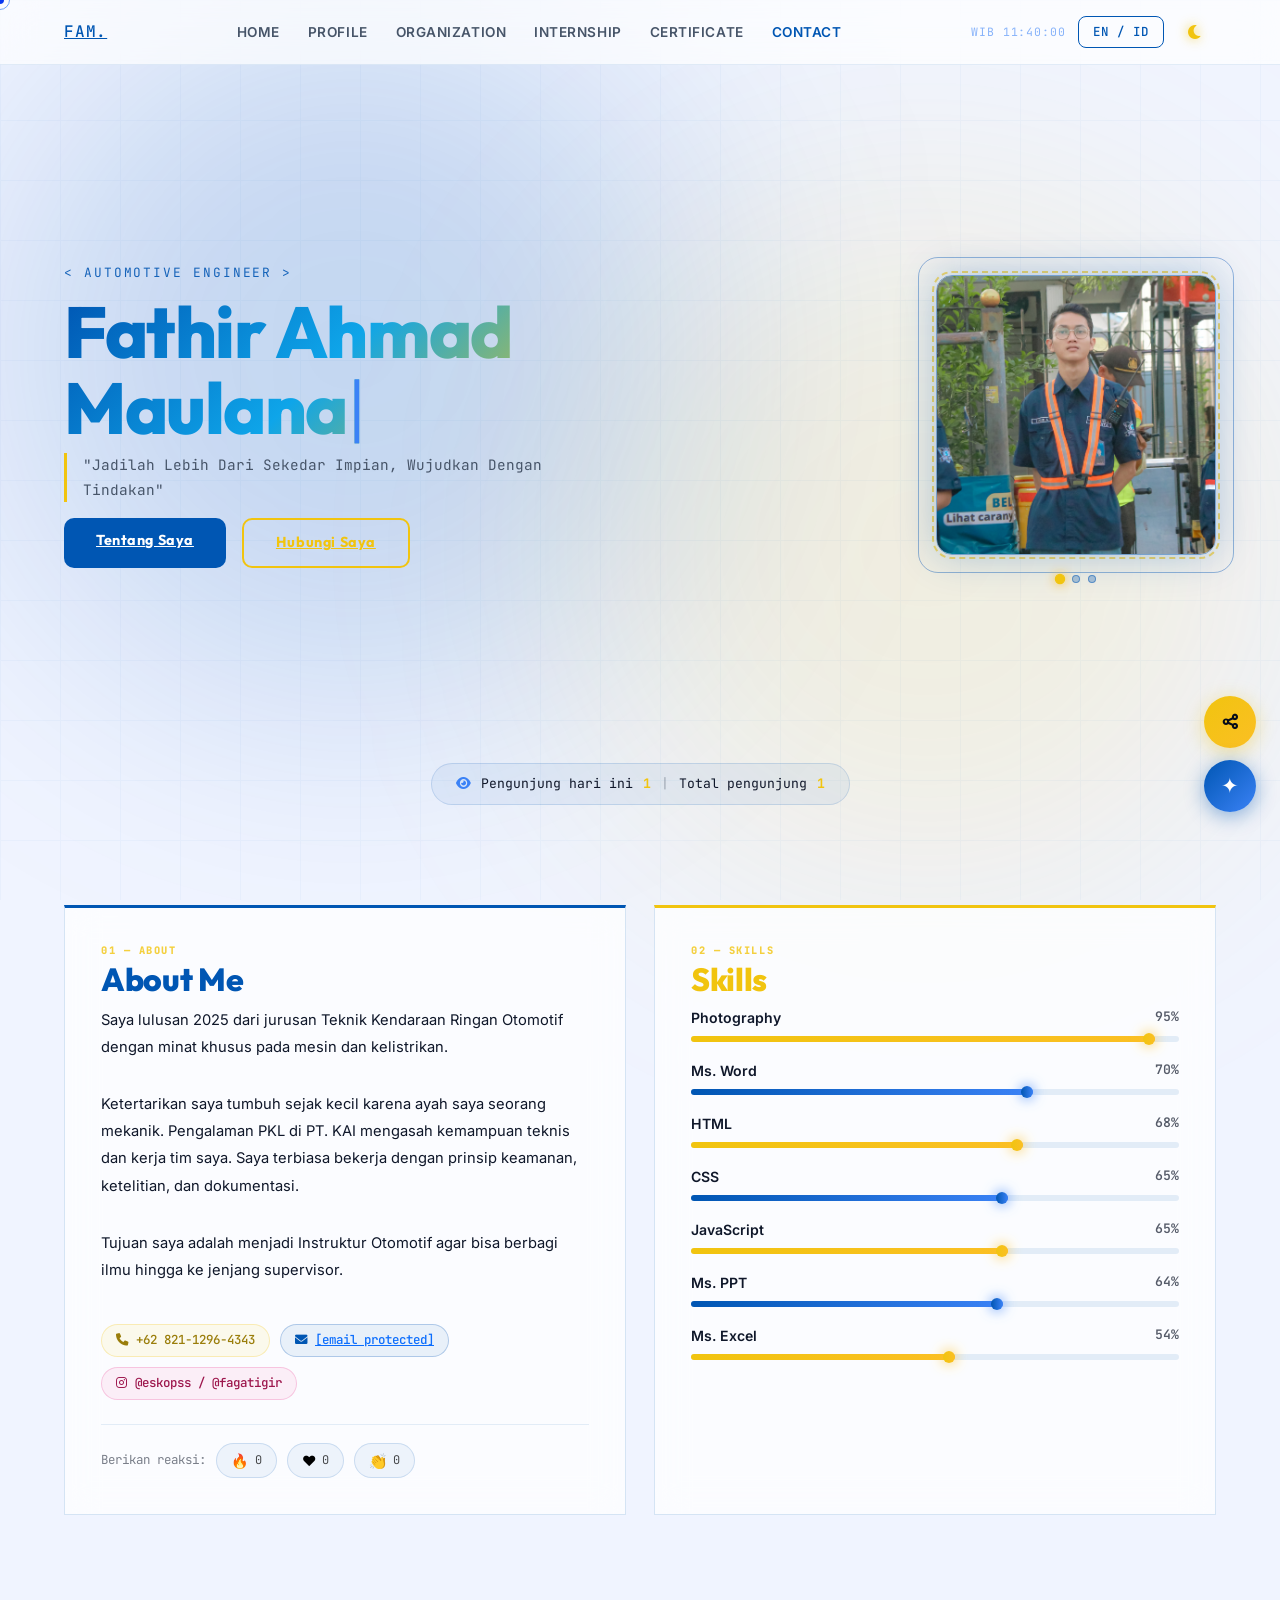
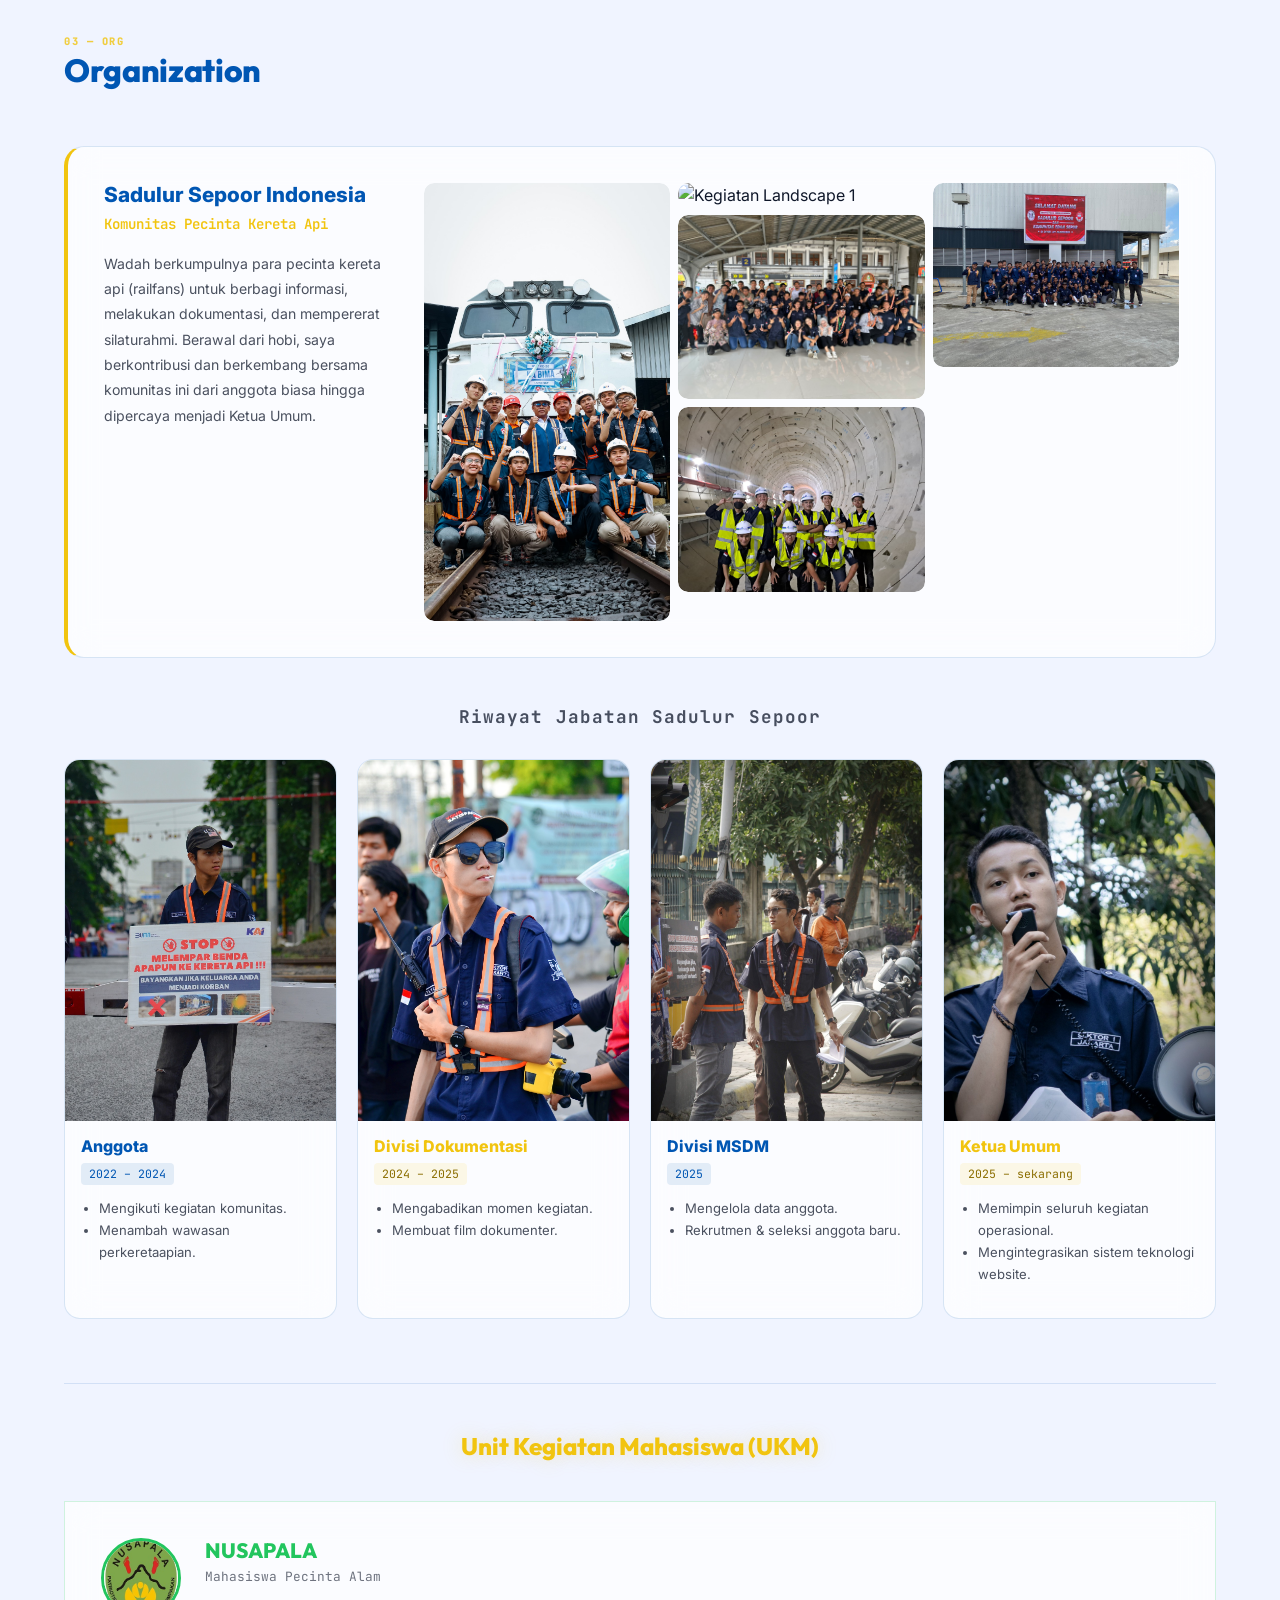
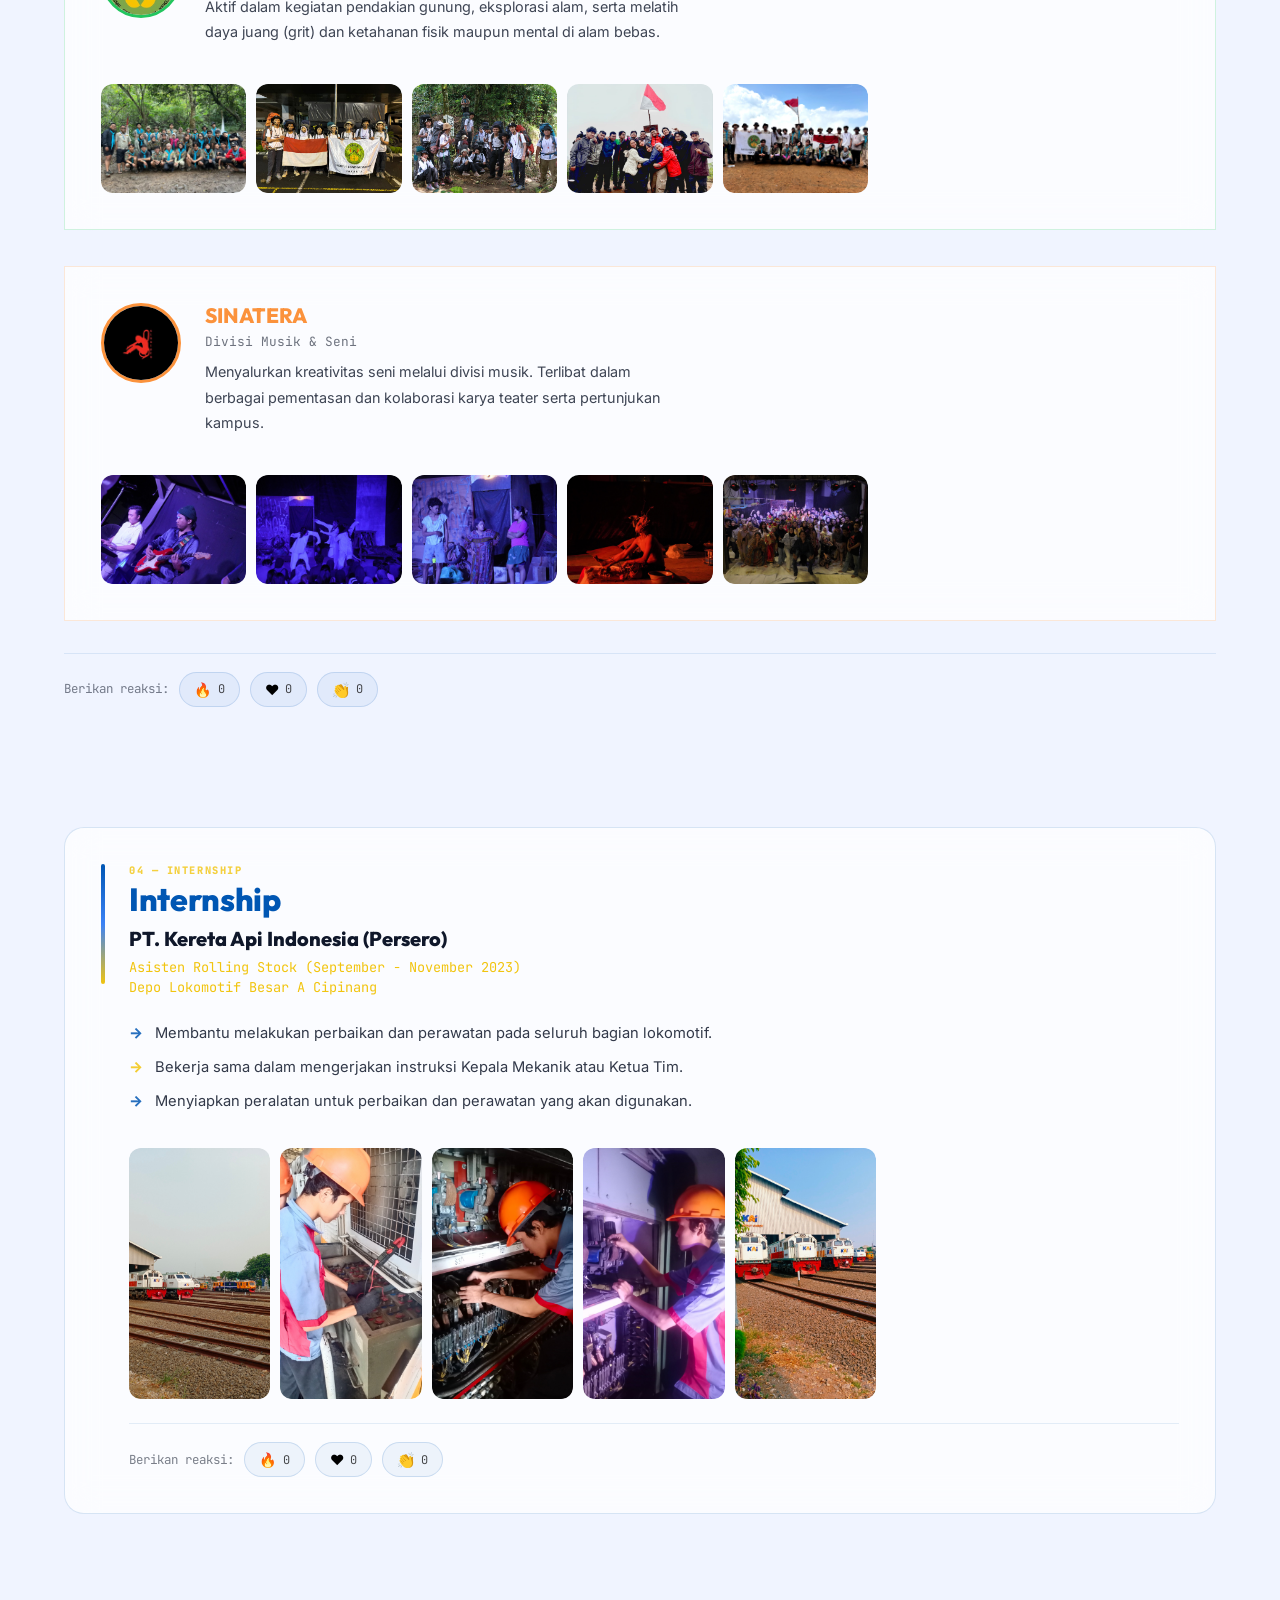
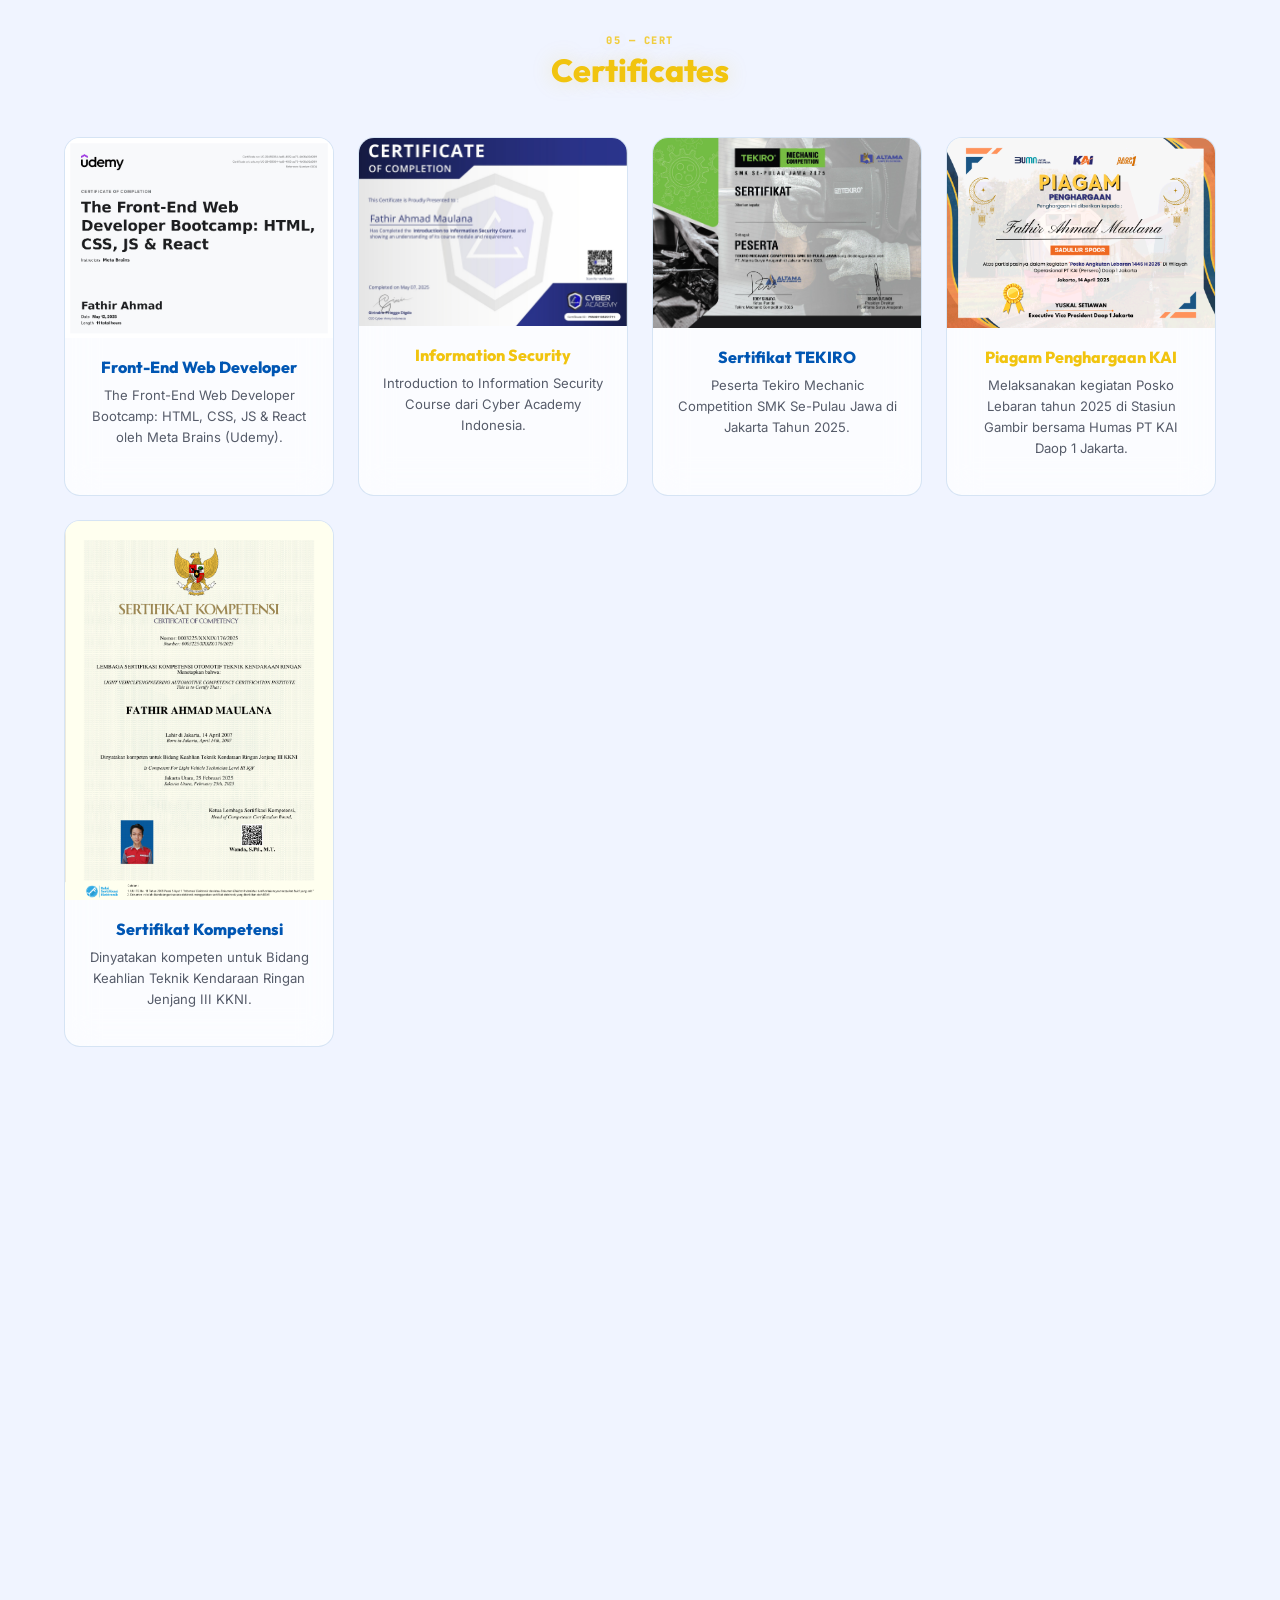
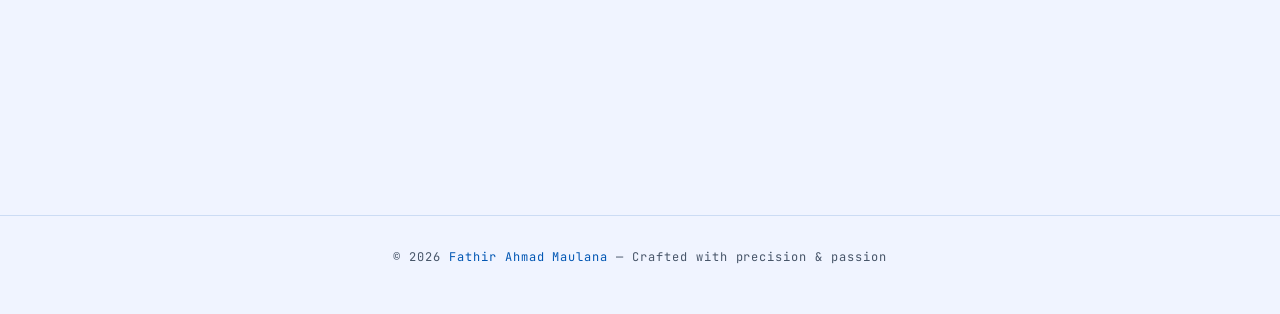
==== commit 2f54cf0f: "Add files via upload" ====
--- a/index.html
+++ b/index.html
@@ -177,9 +177,9 @@
         </div>
       </div>
       <div class="org-card border-blue-hover">
-        <div class="photo-clickable org-card-photo"><img src="img/Fathir SDM.jpg" alt="Divisi SDM"></div>
+        <div class="photo-clickable org-card-photo"><img src="img/Fathir MSDM.jpg" alt="Divisi MSDM"></div>
         <div class="org-card-body">
-          <h4 class="org-card-title color-blue" id="org-3-title">Divisi SDM</h4>
+          <h4 class="org-card-title color-blue" id="org-3-title">Divisi MSDM</h4>
           <span class="org-badge badge-blue">2025</span>
           <ul class="org-card-list" id="org-3-desc"><li>Mengelola data anggota.</li><li>Rekrutmen &amp; seleksi anggota baru.</li></ul>
         </div>
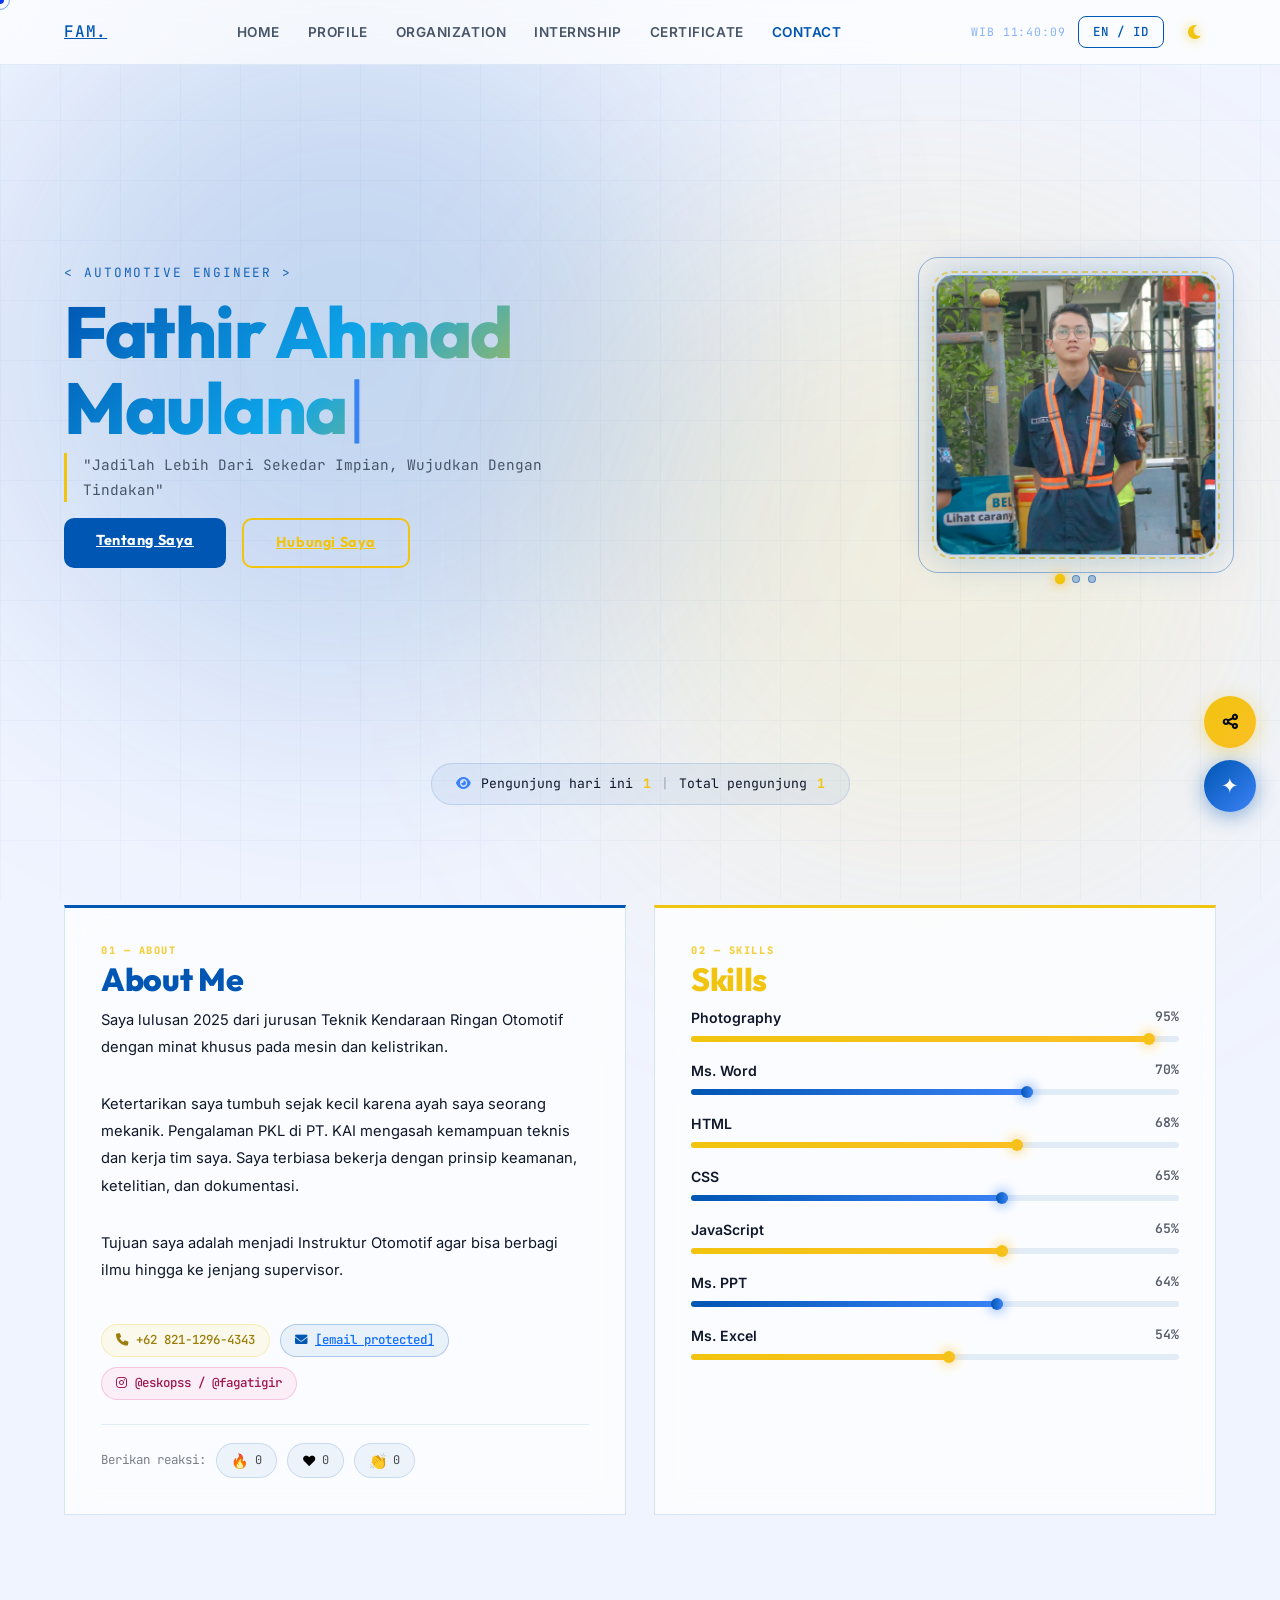
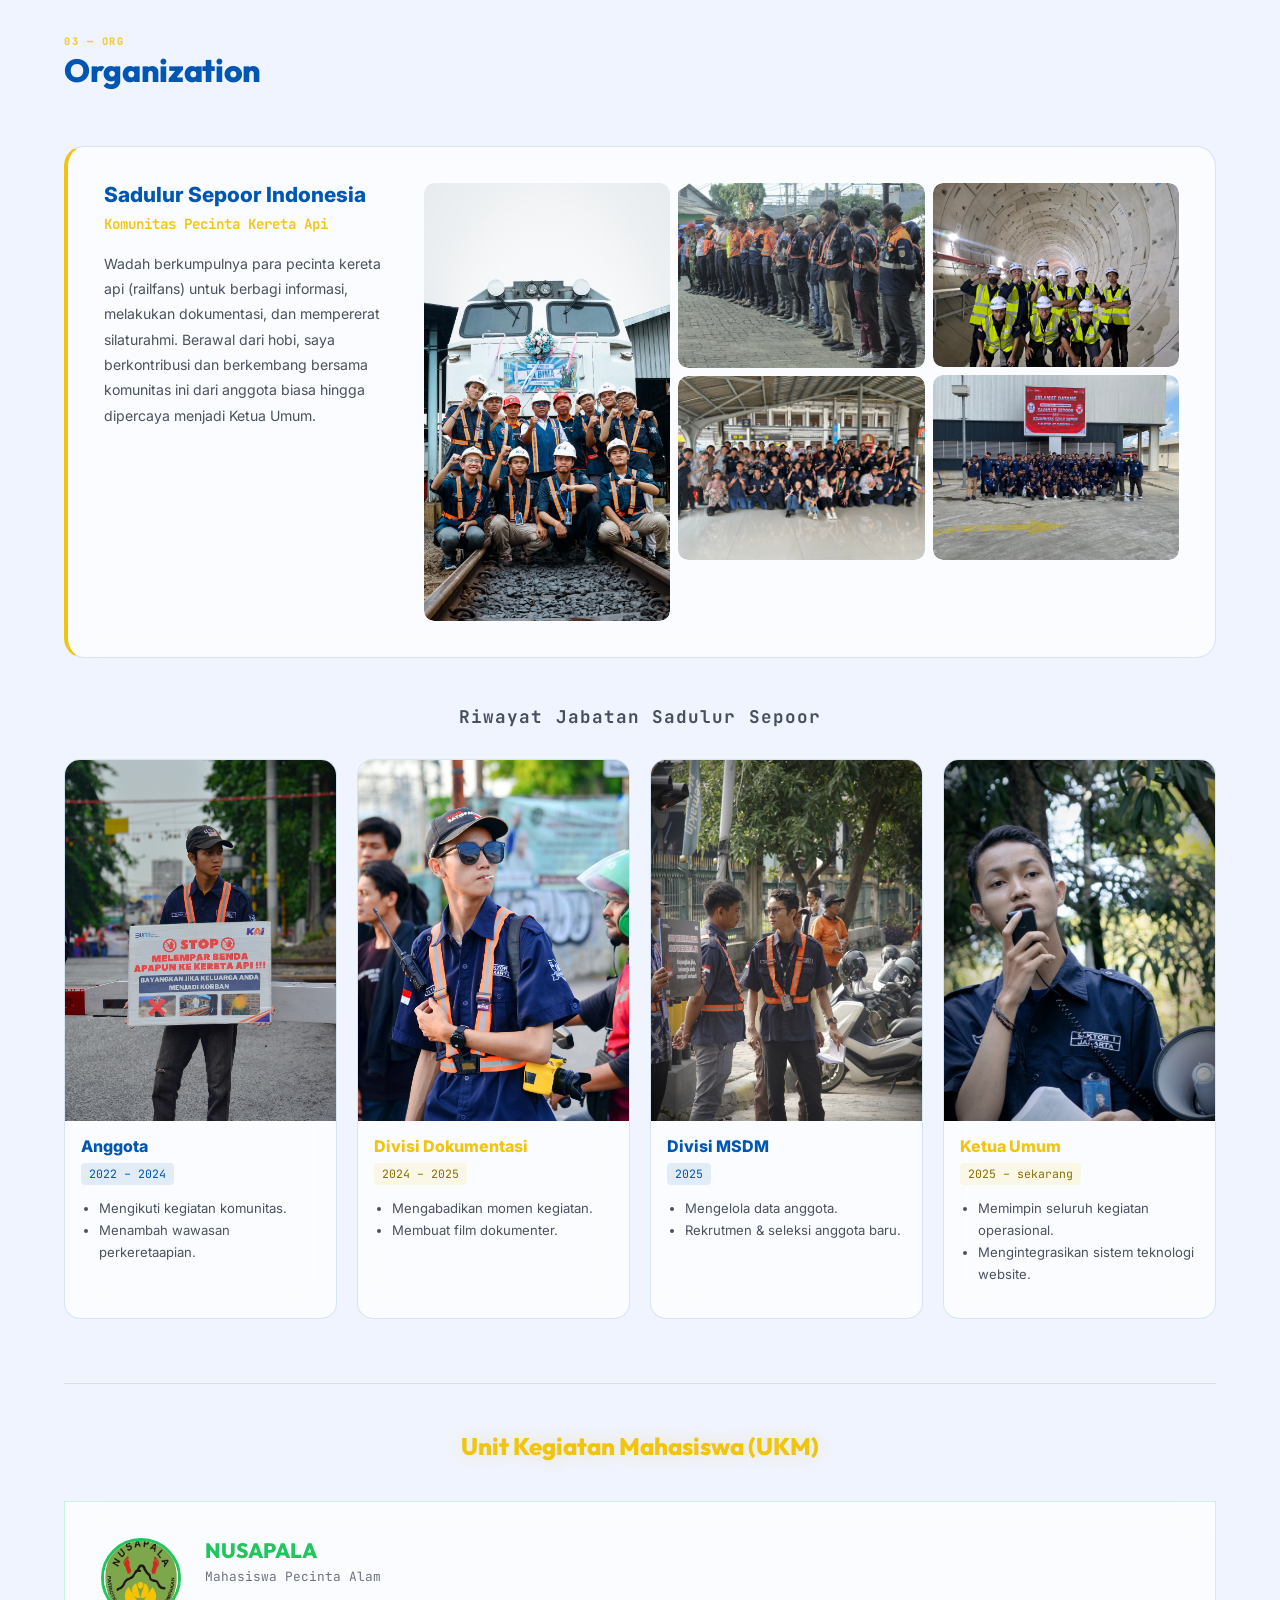
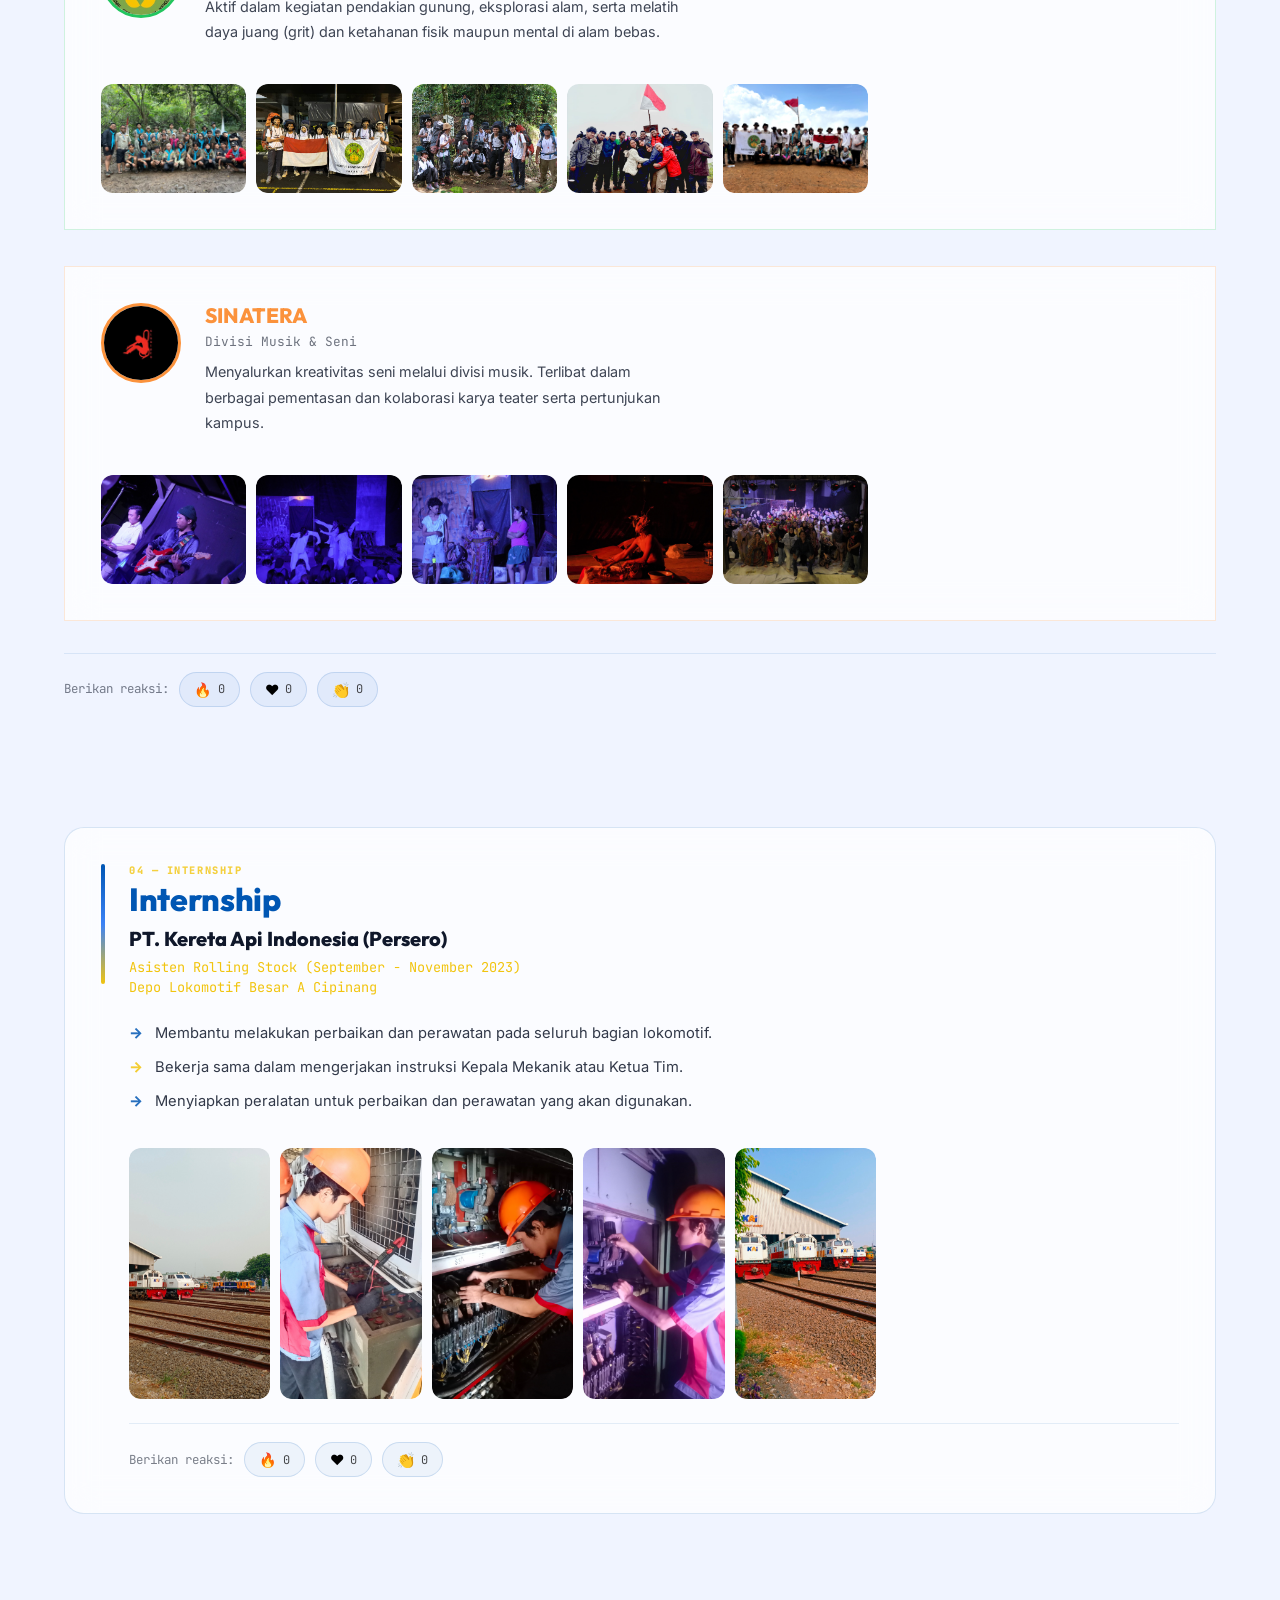
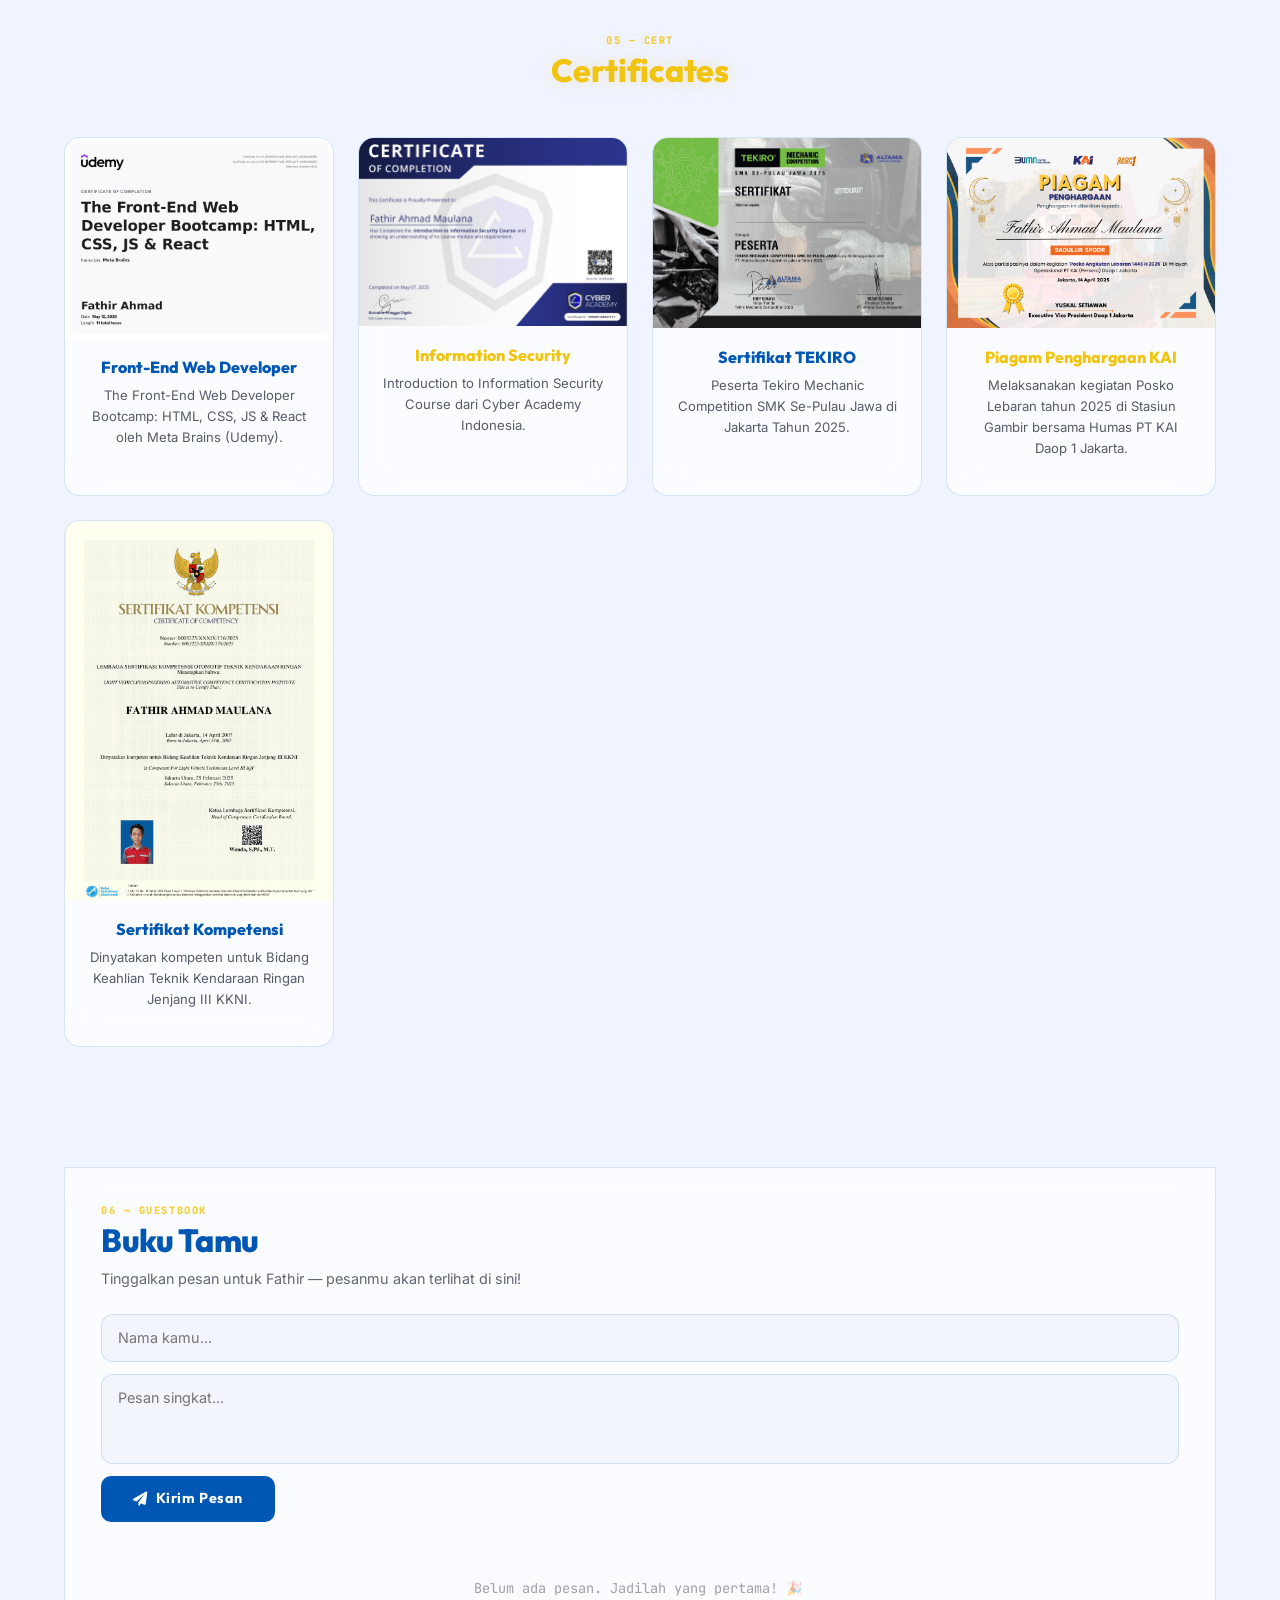
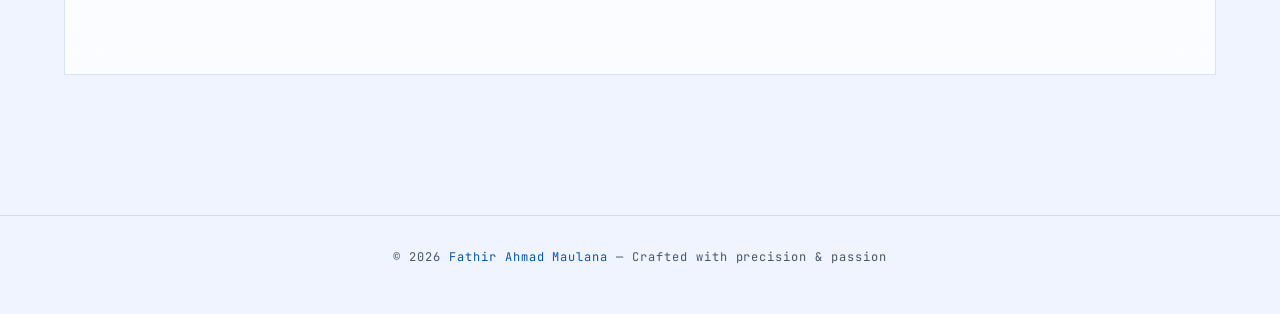
==== commit 5c600f9c: "Add files via upload" ====
--- a/index.html
+++ b/index.html
@@ -149,7 +149,7 @@
         </div>
         <div class="org-photo-cols">
           <div class="photo-clickable"><img src="img/SS Potrait 1.jpg"    alt="Kegiatan Portrait"></div>
-          <div class="photo-clickable"><img src="img/SS Landscape 1.jpg"  alt="Kegiatan Landscape 1"></div>
+          <div class="photo-clickable"><img src="img/SS Landscape 1.JPG"  alt="Kegiatan Landscape 1"></div>
           <div class="photo-clickable"><img src="img/SS Landscape 2.JPEG" alt="Kegiatan Landscape 2"></div>
           <div class="photo-clickable"><img src="img/SS Landscape 3.jpg"  alt="Kegiatan Landscape 3"></div>
           <div class="photo-clickable"><img src="img/SS Landscape 4.jpg"  alt="Kegiatan Landscape 4"></div>
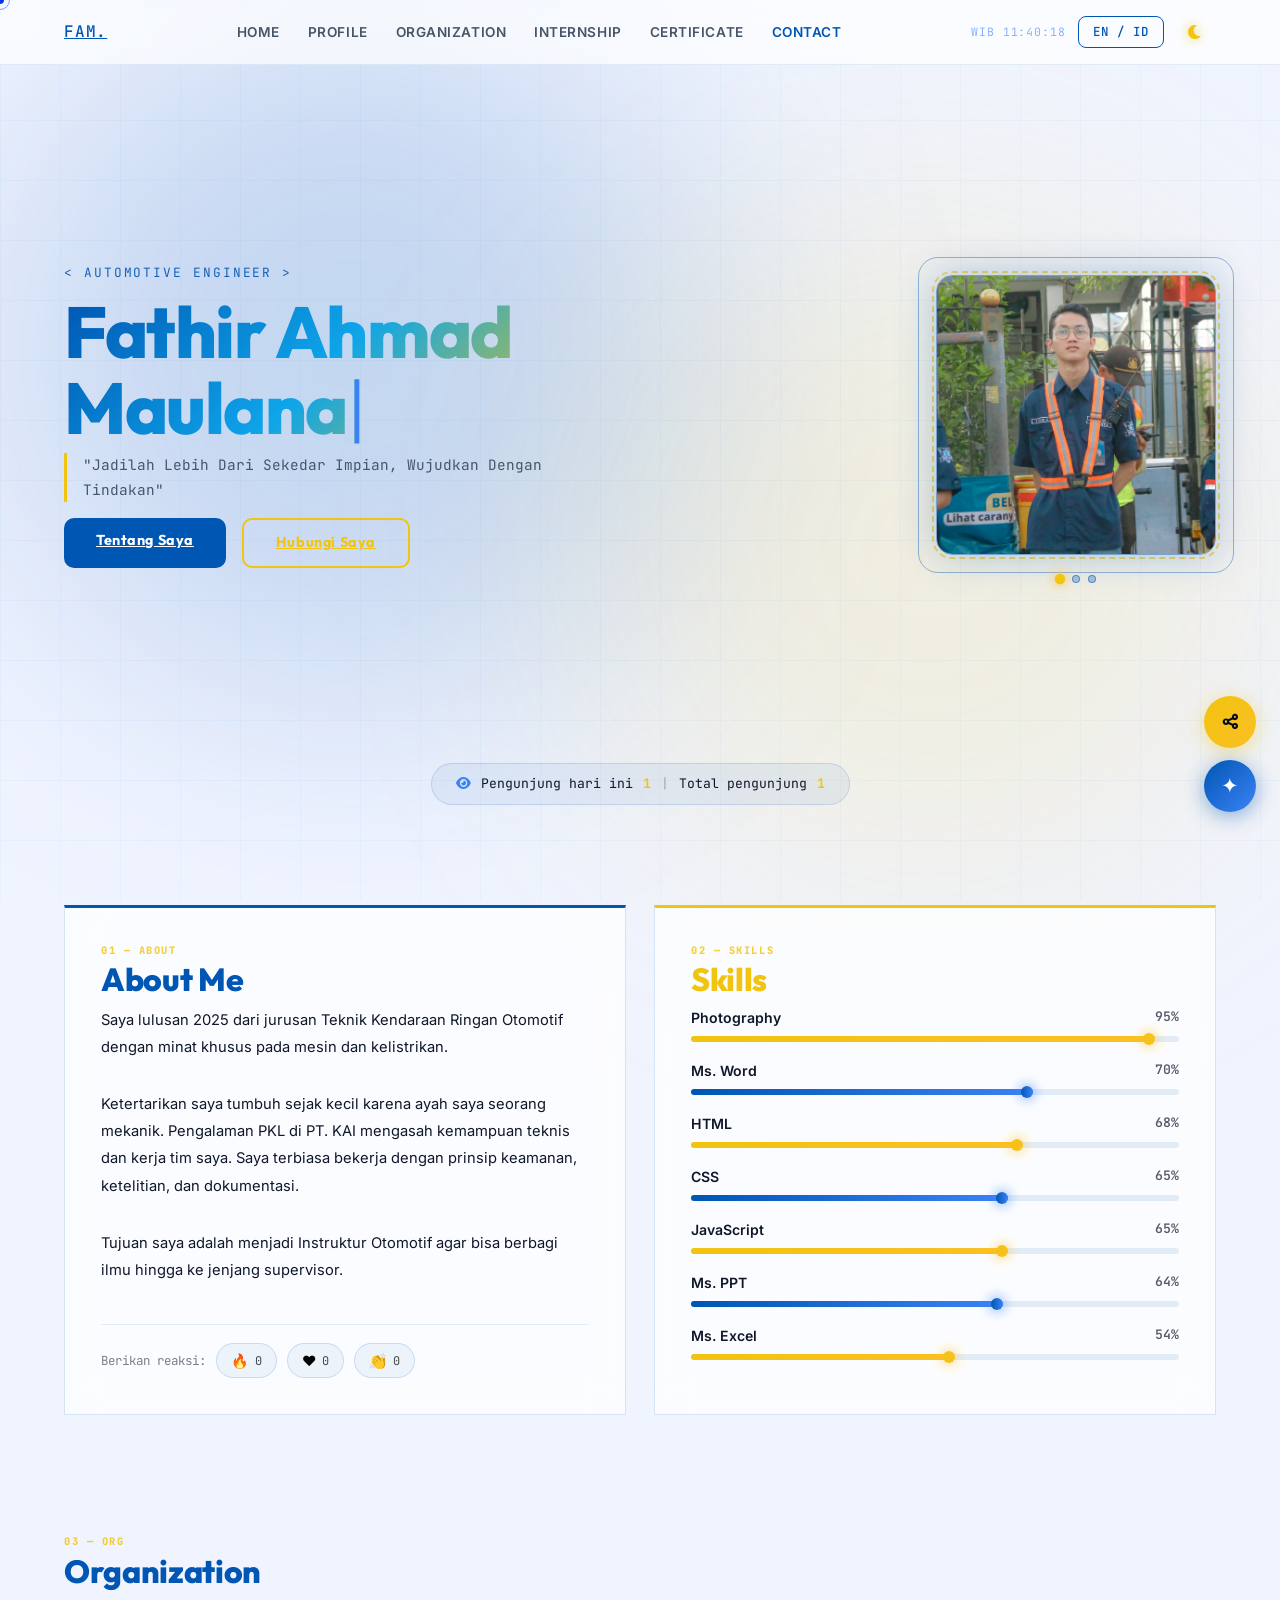
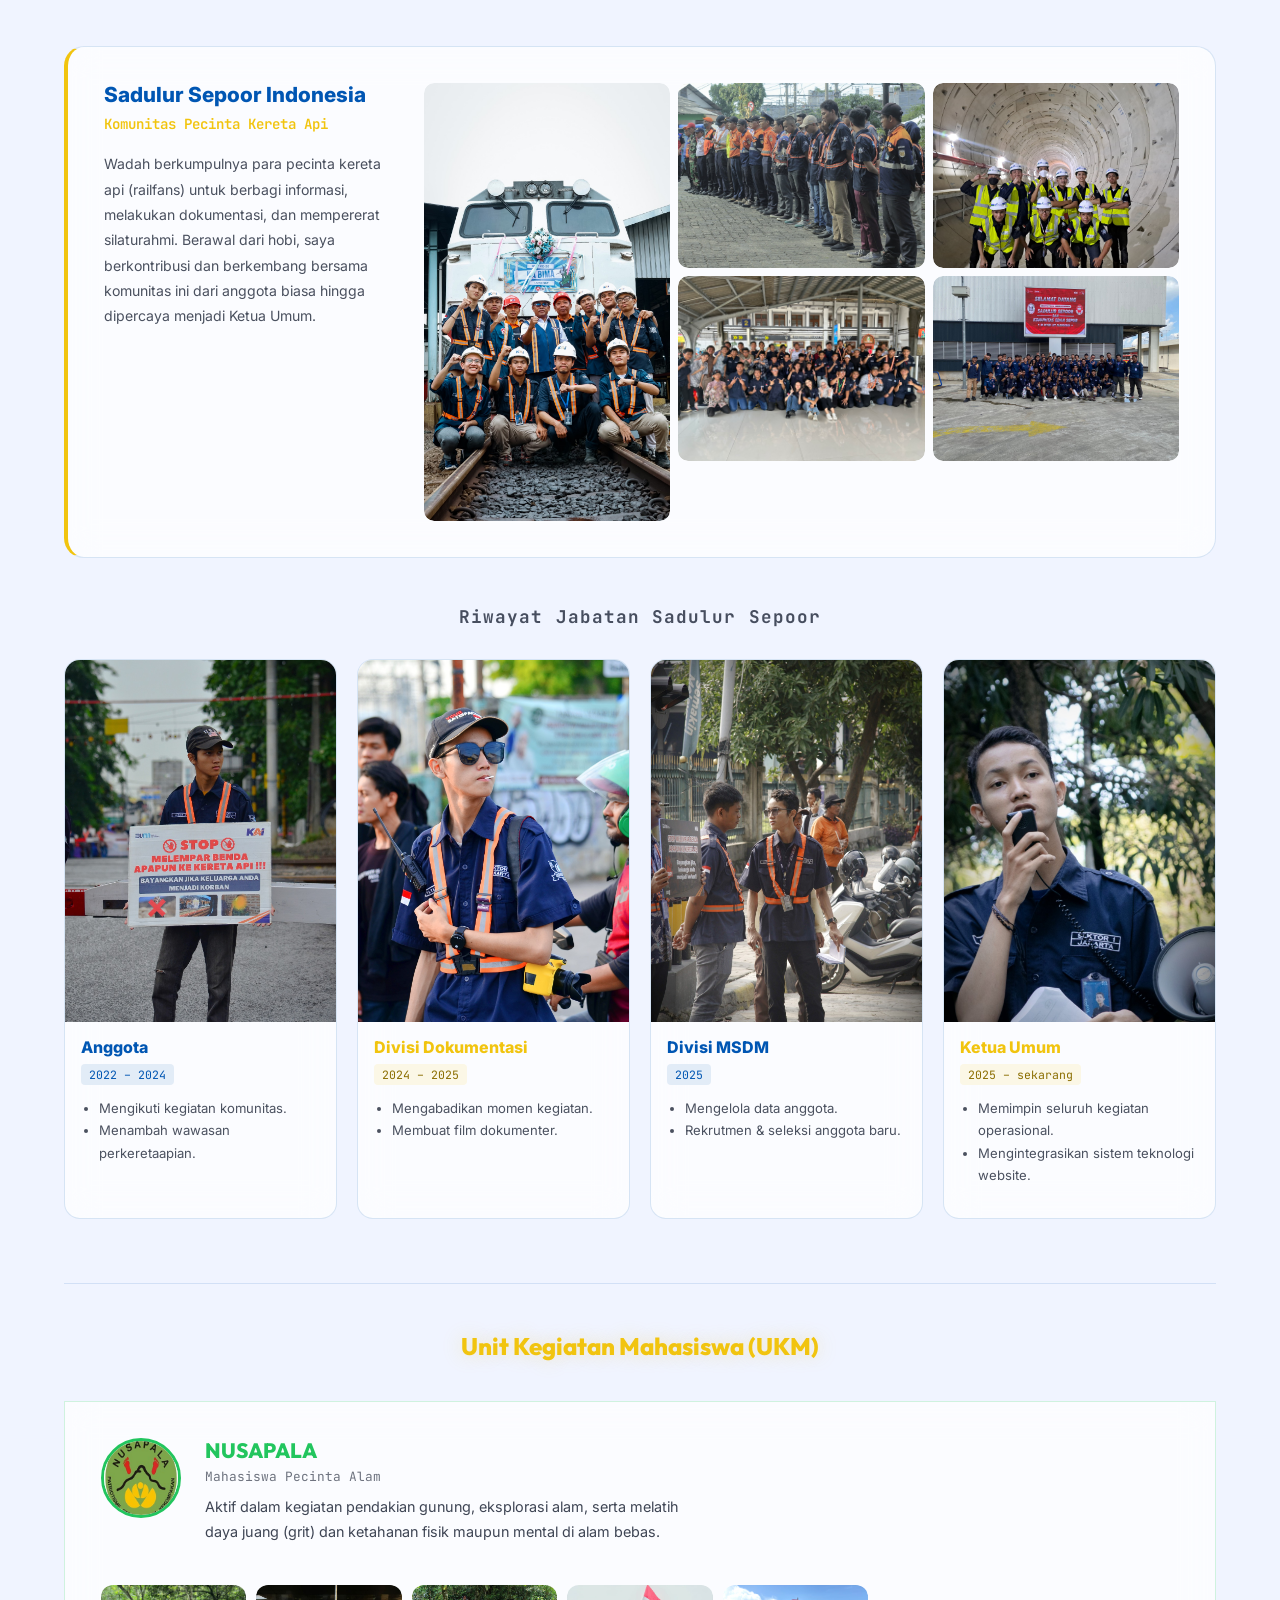
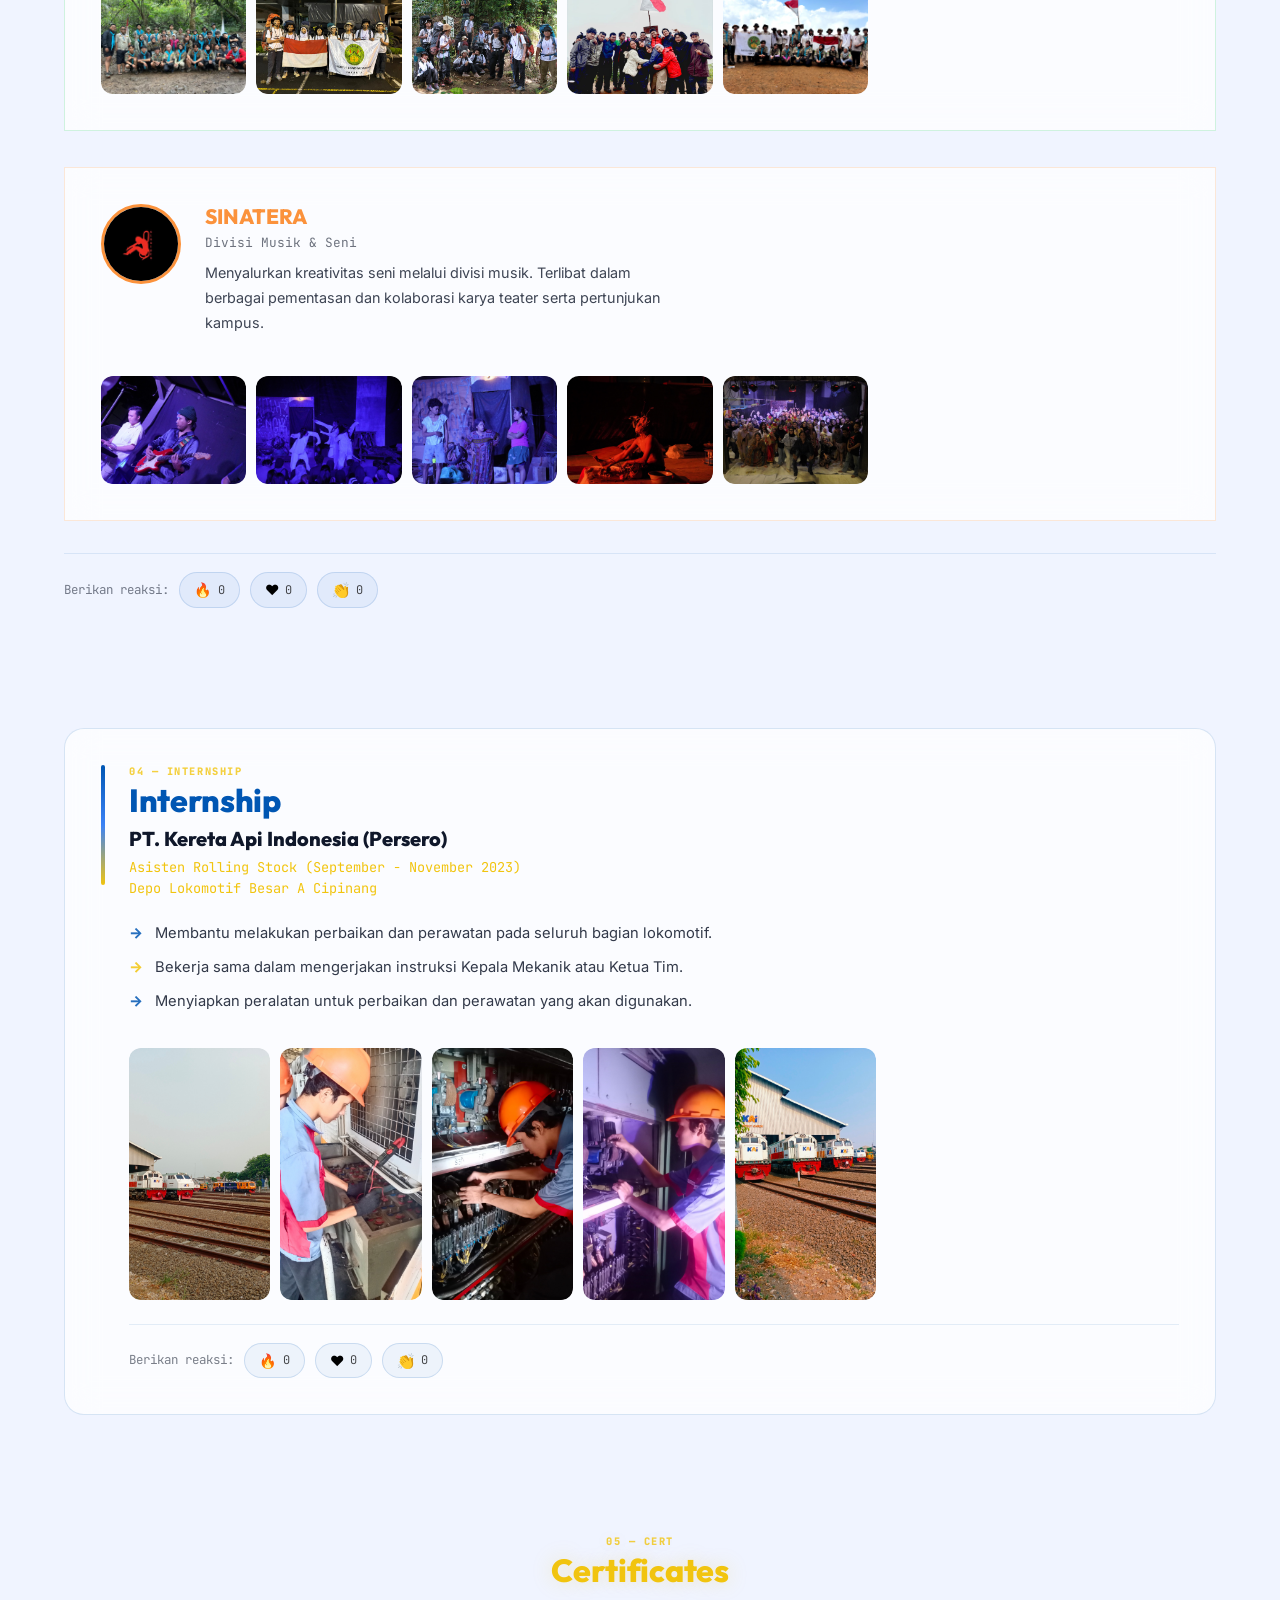
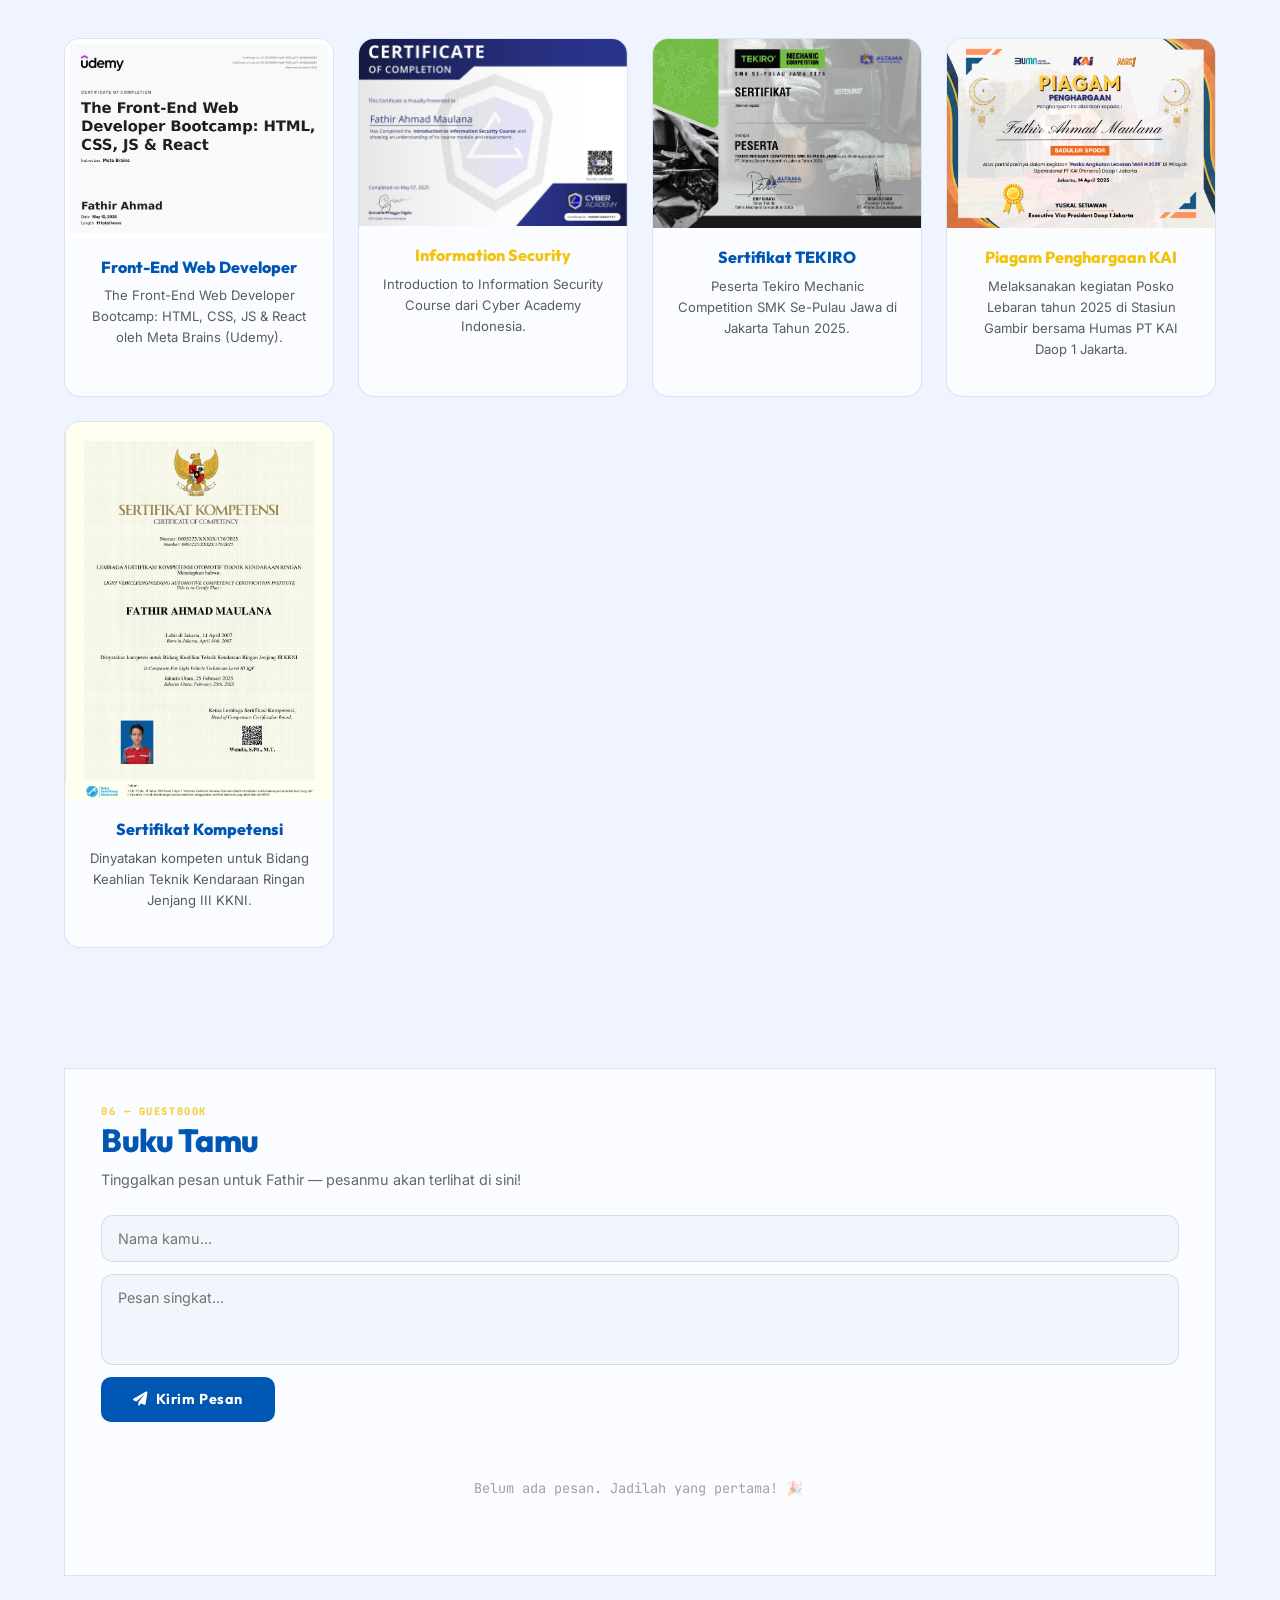
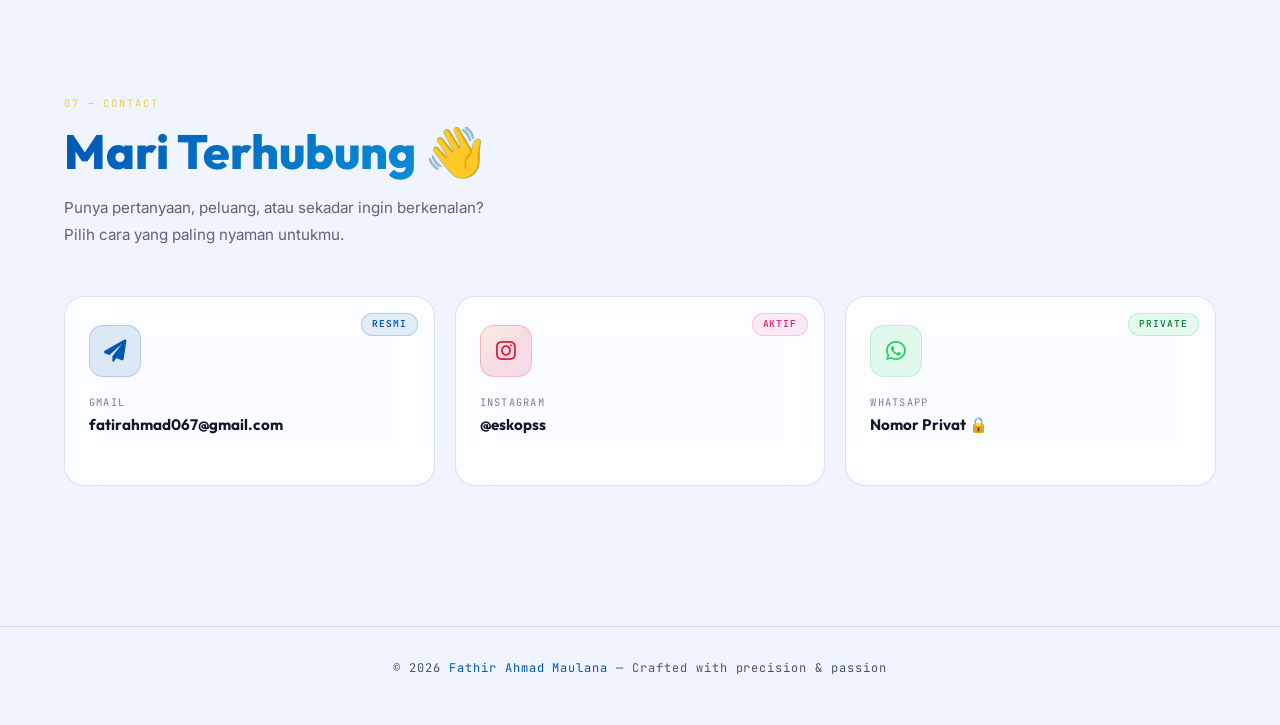
==== commit b819ca4c: "Add files via upload" ====
--- a/index.html
+++ b/index.html
@@ -105,11 +105,6 @@
           <p>Saya lulusan 2025 dari jurusan Teknik Kendaraan Ringan Otomotif dengan minat khusus pada mesin dan kelistrikan.</p>
           <p>Ketertarikan saya tumbuh sejak kecil karena ayah saya seorang mekanik. Pengalaman PKL di PT. KAI mengasah kemampuan teknis dan kerja tim saya. Saya terbiasa bekerja dengan prinsip keamanan, ketelitian, dan dokumentasi.</p>
           <p>Tujuan saya adalah menjadi Instruktur Otomotif agar bisa berbagi ilmu hingga ke jenjang supervisor.</p>
-        </div>
-        <div class="pills-row">
-          <span class="info-pill info-pill-yellow"><i class="fas fa-phone"></i> +62 821-1296-4343</span>
-          <span class="info-pill info-pill-blue"><i class="fas fa-envelope"></i> <a href="/cdn-cgi/l/email-protection" class="__cf_email__" data-cfemail="6b0d0a1f02190a03060a0f5b5d5c2b0c060a020745080406">[email&#160;protected]</a></span>
-          <span class="info-pill info-pill-pink"><i class="fab fa-instagram"></i> @eskopss / @fagatigir</span>
         </div>
         <div class="reaction-row" data-section="profile">
           <span class="reaction-label" id="react-label-profile">Berikan reaksi:</span>
@@ -299,7 +294,52 @@
     </div>
   </section>
 
-
+  <!-- CONTACT -->
+  <section id="contact" class="reveal-item section-pad">
+    <div class="contact-hero-label" id="contact-label">07 — CONTACT</div>
+    <h2 class="contact-hero-title" id="contact-title">Mari Terhubung <span class="contact-wave">👋</span></h2>
+    <p class="contact-hero-sub" id="contact-sub">Punya pertanyaan, peluang, atau sekadar ingin berkenalan?<br>Pilih cara yang paling nyaman untukmu.</p>
+
+    <div class="contact-cards-row">
+
+      <!-- EMAIL -->
+      <a href="https://mail.google.com/mail/?view=cm&fs=1&to=fatirahmad067@gmail.com&su=Halo%20Fathir!&body=Halo%20Fathir,%0A%0APerkenalkan,%0ANama%20Lengkap%20:%20%0ATujuan%20:%20%0A%0ATerima%20kasih!" target="_blank" rel="noopener noreferrer" class="ccard ccard-email" id="ccard-email">
+        <div class="ccard-glow ccard-glow-blue"></div>
+        <div class="ccard-icon-wrap ccard-icon-blue"><i class="fas fa-paper-plane"></i></div>
+        <div class="ccard-body">
+          <span class="ccard-platform" id="ccard-email-platform">Gmail</span>
+          <span class="ccard-handle">fatirahmad067@gmail.com</span>
+          <span class="ccard-action" id="ccard-email-action">Kirim Email →</span>
+        </div>
+        <div class="ccard-badge ccard-badge-blue" id="ccard-email-badge">Resmi</div>
+      </a>
+
+      <!-- INSTAGRAM -->
+      <a href="https://instagram.com/eskopss" target="_blank" rel="noopener noreferrer" class="ccard ccard-ig" id="ccard-ig">
+        <div class="ccard-glow ccard-glow-pink"></div>
+        <div class="ccard-icon-wrap ccard-icon-ig"><i class="fab fa-instagram"></i></div>
+        <div class="ccard-body">
+          <span class="ccard-platform">Instagram</span>
+          <span class="ccard-handle">@eskopss</span>
+          <span class="ccard-action" id="ccard-ig-action">Buka Profil →</span>
+        </div>
+        <div class="ccard-badge ccard-badge-pink" id="ccard-ig-badge">Aktif</div>
+      </a>
+
+      <!-- WHATSAPP (trap) -->
+      <button class="ccard ccard-wa" id="ccard-wa">
+        <div class="ccard-glow ccard-glow-green"></div>
+        <div class="ccard-icon-wrap ccard-icon-wa"><i class="fab fa-whatsapp"></i></div>
+        <div class="ccard-body">
+          <span class="ccard-platform">WhatsApp</span>
+          <span class="ccard-handle">Nomor Privat 🔒</span>
+          <span class="ccard-action" id="ccard-wa-action">Chat Sekarang →</span>
+        </div>
+        <div class="ccard-badge ccard-badge-green" id="ccard-wa-badge">Private</div>
+      </button>
+
+    </div>
+  </section>
 
 </main>
 
@@ -310,23 +350,49 @@
   <button id="lightbox-close"><i class="fas fa-times"></i></button>
 </div>
 
-<!-- WA MODAL -->
-<div class="modal fade" id="waModal" tabindex="-1" aria-hidden="true">
-  <div class="modal-dialog modal-dialog-centered">
-    <div class="modal-content modal-content-custom">
-      <div class="modal-header modal-header-custom">
-        <h5 class="modal-title modal-label">SYSTEM MESSAGE</h5>
-        <button type="button" class="btn-close" data-bs-dismiss="modal" aria-label="Close"></button>
-      </div>
-      <div class="modal-body modal-body-custom">
-        <div class="animated-emoji">👋</div>
-        <h3 class="modal-heading color-blue" id="modal-title">Eits, Tunggu Dulu!</h3>
-        <div class="modal-info-box">
-          <p class="modal-text" id="modal-desc">Untuk menjaga kenyamanan dan privasi, mari berkenalan via <strong>Gmail</strong> terlebih dahulu.<br><br>Berikan <strong>Nama Lengkap</strong> &amp; <strong>Tujuan</strong> kamu. Jika sudah sesuai, kita bisa langsung ngobrol santai di WhatsApp! ✨</p>
-        </div>
-        <a href="https://mail.google.com/mail/?view=cm&fs=1&to=fatirahmad067@gmail.com&su=Halo%20Fathir!%20Mari%20Buat%20Janji&body=Halo%20Fathir,%0A%0APerkenalkan,%0ANama%20Lengkap%20:%20%0ATujuan%20:%20%0A%0ATerima%20kasih!" target="_blank" rel="noopener noreferrer" class="contact-btn contact-btn-email modal-cta-btn"><i class="fas fa-paper-plane"></i> Lanjut ke Gmail</a>
-      </div>
-    </div>
+<!-- WA AI TRAP POPUP -->
+<div class="wa-trap-overlay" id="wa-trap-overlay">
+  <div class="wa-trap-modal" id="wa-trap-modal">
+
+    <div class="wa-trap-header">
+      <div class="wa-trap-header-left">
+        <div class="wa-ai-avatar">
+          <span class="wa-ai-star">&#10022;</span>
+          <span class="wa-ai-pulse"></span>
+        </div>
+        <div>
+          <div class="wa-ai-name">AI Asisten Fathir</div>
+          <div class="wa-ai-status"><span class="wa-ai-online"></span> Online</div>
+        </div>
+      </div>
+      <button class="wa-trap-close" id="wa-trap-close"><i class="fas fa-times"></i></button>
+    </div>
+
+    <div class="wa-trap-body">
+      <div class="wa-bubble-wrap" id="wa-bubble-main" style="display:none">
+        <div class="wa-ai-avatar-sm">&#10022;</div>
+        <div class="wa-bubble" id="wa-bubble-text"></div>
+      </div>
+      <div class="wa-bubble-wrap" id="wa-typing-wrap">
+        <div class="wa-ai-avatar-sm">&#10022;</div>
+        <div class="wa-bubble wa-bubble-typing"><span></span><span></span><span></span></div>
+      </div>
+    </div>
+
+    <div class="wa-trap-actions" id="wa-trap-actions" style="display:none">
+      <p class="wa-trap-cta-label" id="wa-trap-cta-label">Pilih cara untuk berkenalan dulu:</p>
+      <div class="wa-trap-btns">
+        <a href="https://mail.google.com/mail/?view=cm&fs=1&to=fatirahmad067@gmail.com&su=Halo%20Fathir!%20Perkenalan%20Diri&body=Halo%20Fathir,%0A%0APerkenalkan,%0ANama%20Lengkap%20:%20%0ATujuan%20:%20%0A%0ATerima%20kasih!" target="_blank" rel="noopener noreferrer" class="wa-trap-btn wa-trap-btn-email" id="wa-btn-email">
+          <i class="fas fa-paper-plane"></i>
+          <span><strong id="wa-btn-email-label">Via Gmail</strong><small id="wa-btn-email-sub">fatirahmad067@gmail.com</small></span>
+        </a>
+        <a href="https://instagram.com/eskopss" target="_blank" rel="noopener noreferrer" class="wa-trap-btn wa-trap-btn-ig" id="wa-btn-ig">
+          <i class="fab fa-instagram"></i>
+          <span><strong id="wa-btn-ig-label">Via Instagram</strong><small>@eskopss</small></span>
+        </a>
+      </div>
+    </div>
+
   </div>
 </div>
 
--- a/style.css
+++ b/style.css
@@ -839,6 +839,304 @@
   #lang-toggle, #theme-toggle { cursor: pointer; }
 }
 
+/* ===== MOBILE TIDY-UP ===== */
+@media (max-width: 768px) {
+
+  /* ── Main content padding ── */
+  .main-content {
+    padding: 80px 16px 60px;
+  }
+
+  .section-pad {
+    padding: 40px 0;
+  }
+
+  /* ── Card padding ── */
+  .card-pad {
+    padding: 22px 18px;
+  }
+
+  /* ── Hero ── */
+  .hero-section {
+    min-height: unset;
+    padding: 24px 0 40px;
+  }
+
+  .hero-inner {
+    flex-direction: column-reverse;
+    align-items: center;
+    text-align: center;
+    gap: 32px;
+  }
+
+  .hero-text {
+    max-width: 100%;
+    min-width: unset;
+  }
+
+  .hero-name {
+    font-size: clamp(2rem, 8vw, 2.8rem);
+  }
+
+  .hero-tag {
+    font-size: 0.72rem;
+  }
+
+  .hero-quote {
+    font-size: 0.82rem;
+    text-align: left;
+  }
+
+  .hero-btns {
+    justify-content: center;
+    flex-wrap: wrap;
+    gap: 12px;
+  }
+
+  .btn-primary,
+  .btn-outline {
+    padding: 11px 24px;
+    font-size: 0.85rem;
+    width: 100%;
+    text-align: center;
+    display: block;
+  }
+
+  /* ── Profile photo ── */
+  .hero-img-wrap {
+    width: 100%;
+    display: flex;
+    justify-content: center;
+  }
+
+  .profile-img-wrapper {
+    width: 200px;
+    height: 200px;
+  }
+
+  .image-container {
+    display: flex;
+    justify-content: center;
+  }
+
+  /* ── Profile / Skills grid ── */
+  .profile-grid {
+    grid-template-columns: 1fr;
+    gap: 20px;
+  }
+
+  /* ── Info pills ── */
+  .pills-row {
+    flex-direction: column;
+    gap: 8px;
+  }
+
+  .info-pill {
+    font-size: 0.72rem;
+    padding: 5px 12px;
+    word-break: break-all;
+  }
+
+  /* ── Section titles ── */
+  .section-title {
+    font-size: 1.4rem;
+  }
+
+  .section-heading {
+    flex-direction: column;
+    gap: 6px;
+    margin-bottom: 28px;
+  }
+
+  /* ── Organization ── */
+  .org-main-inner {
+    flex-direction: column;
+    gap: 24px;
+  }
+
+  .org-text {
+    min-width: unset;
+    max-width: 100%;
+  }
+
+  .org-photo-cols,
+  .org-photo-masonry {
+    min-width: unset;
+    width: 100%;
+    columns: 2;
+  }
+
+  .org-cards-grid {
+    grid-template-columns: repeat(2, 1fr);
+    gap: 14px;
+  }
+
+  .track-title {
+    font-size: 0.9rem;
+    margin-bottom: 20px;
+  }
+
+  /* ── UKM ── */
+  .ukm-header {
+    gap: 16px;
+  }
+
+  .ukm-logo {
+    width: 60px;
+    height: 60px;
+  }
+
+  .ukm-name {
+    font-size: 1.1rem;
+  }
+
+  .ukm-desc {
+    font-size: 0.85rem;
+    max-width: 100%;
+  }
+
+  .photo-grid-5 {
+    grid-template-columns: repeat(auto-fill, minmax(90px, 1fr));
+    gap: 8px;
+  }
+
+  .photo-grid-5 .photo-clickable img {
+    height: 80px;
+  }
+
+  /* ── Internship ── */
+  .intern-card {
+    flex-direction: column;
+    gap: 16px;
+  }
+
+  .intern-accent-bar {
+    width: 100%;
+    height: 4px;
+    min-height: unset;
+  }
+
+  .intern-company {
+    font-size: 1.05rem;
+  }
+
+  .intern-photo {
+    aspect-ratio: 4/3;
+    border-radius: 12px;
+    max-height: 220px;
+  }
+
+  /* ── Certificates ── */
+  .cert-grid {
+    grid-template-columns: repeat(auto-fill, minmax(160px, 1fr));
+    gap: 16px;
+  }
+
+  .cert-info {
+    padding: 14px 12px;
+  }
+
+  .cert-name {
+    font-size: 0.88rem;
+  }
+
+  .cert-desc {
+    font-size: 0.75rem;
+  }
+
+  /* ── Contact card ── */
+  .contact-card {
+    padding: 32px 20px;
+  }
+
+  .contact-title {
+    font-size: 1.5rem;
+  }
+
+  .contact-btns {
+    flex-direction: column;
+    align-items: stretch;
+  }
+
+  .contact-btn {
+    padding: 12px 20px;
+    font-size: 0.88rem;
+    justify-content: center;
+  }
+
+  /* ── Guestbook ── */
+  .gb-submit {
+    width: 100%;
+    justify-content: center;
+  }
+
+  /* ── Visitor bar ── */
+  .visitor-inner {
+    font-size: 0.72rem;
+    padding: 8px 16px;
+    gap: 6px;
+  }
+
+  .visitor-sep {
+    display: none;
+  }
+
+  /* ── Reaction row ── */
+  .reaction-row {
+    gap: 8px;
+  }
+
+  /* ── Nav controls ── */
+  .nav-inner {
+    padding: 0 14px;
+    height: 58px;
+  }
+
+  .nav-clock {
+    display: none;
+  }
+
+  #lang-toggle {
+    padding: 5px 10px;
+    font-size: 0.7rem;
+  }
+
+  #theme-toggle {
+    width: 34px;
+    height: 34px;
+  }
+
+  /* ── FAB buttons ── */
+  .fab-btn {
+    cursor: pointer;
+    right: 14px;
+    width: 46px;
+    height: 46px;
+  }
+
+  .fab-ai   { bottom: 72px; }
+  .fab-share{ bottom: 128px; }
+
+  /* ── Share modal ── */
+  .share-modal {
+    padding: 22px 18px 20px;
+  }
+
+  .share-buttons {
+    flex-direction: column;
+    gap: 10px;
+  }
+
+  /* ── AI Chat panel ── */
+  .ai-panel {
+    right: 8px;
+    left: 8px;
+    width: auto;
+    bottom: 72px;
+    max-height: 70vh;
+  }
+}
+
 /* ===== LAYOUT UTILITIES (for clean index.html) ===== */
 
 /* Nav */
@@ -912,12 +1210,7 @@
   gap: 48px;
   flex-wrap: wrap;
 }
-@media (max-width: 768px) {
-  .hero-inner { flex-direction: column-reverse; align-items: center; text-align: center; }
-  .hero-text { max-width: 100%; min-width: unset; }
-  .hero-btns { justify-content: center; }
-  .hero-quote { text-align: left; }
-}
+/* hero mobile — handled in main mobile block below */
 .hero-text { flex: 1; min-width: 280px; max-width: 520px; }
 .hero-tag { font-family: 'JetBrains Mono', monospace; font-size: 0.8rem; letter-spacing: 0.15em; color: var(--blue); text-transform: uppercase; margin-bottom: 12px; opacity: 0.9; }
 body.dark .hero-tag { color: var(--blue-glow); }
@@ -1219,10 +1512,7 @@
 }
 .org-photo-cols .photo-clickable:hover img { transform: scale(1.04); }
 
-@media (max-width: 600px) {
-  .org-photo-cols { columns: 2; }
-  .org-main-inner { flex-direction: column; }
-}
+/* org-photo-cols mobile — handled in main mobile block below */
 
 /* ===== PHOTO NATURAL GRID fix (consistent row height option) ===== */
 .photo-natural-grid {
@@ -1285,11 +1575,7 @@
 }
 .fab-share:hover { box-shadow: 0 6px 28px rgba(241,196,15,0.6); }
 
-@media (max-width: 768px) {
-  .fab-btn { cursor: pointer; right: 16px; width: 46px; height: 46px; }
-  .fab-ai   { bottom: 76px; }
-  .fab-share{ bottom: 132px; }
-}
+/* fab mobile — handled in main mobile block below */
 
 /* ===== AI CHAT PANEL ===== */
 .ai-panel {
@@ -1320,9 +1606,7 @@
   opacity: 1;
   pointer-events: all;
 }
-@media (max-width: 480px) {
-  .ai-panel { right: 8px; left: 8px; width: auto; bottom: 76px; }
-}
+/* ai-panel mobile — handled in main mobile block below */
 
 .ai-panel-header {
   display: flex; align-items: center; justify-content: space-between;
@@ -1434,6 +1718,43 @@
 .ai-send-btn:hover { transform: scale(1.1); box-shadow: 0 0 12px rgba(0,86,179,0.5); }
 body.dark .ai-send-btn { background: var(--blue-glow); color: #060c1a; }
 @media (max-width: 768px) { .ai-send-btn { cursor: pointer; } }
+
+/* ===== EXTRA SMALL SCREENS (<= 400px) ===== */
+@media (max-width: 400px) {
+  .main-content {
+    padding: 72px 12px 48px;
+  }
+
+  .card-pad {
+    padding: 18px 14px;
+  }
+
+  .hero-name {
+    font-size: clamp(1.7rem, 8vw, 2.2rem);
+  }
+
+  .profile-img-wrapper {
+    width: 170px;
+    height: 170px;
+  }
+
+  .org-cards-grid {
+    grid-template-columns: 1fr;
+  }
+
+  .cert-grid {
+    grid-template-columns: 1fr;
+  }
+
+  .nav-inner {
+    padding: 0 10px;
+  }
+
+  #lang-toggle {
+    padding: 4px 8px;
+    font-size: 0.65rem;
+  }
+}
 
 /* ===== SHARE MODAL ===== */
 .share-overlay {
@@ -1498,4 +1819,353 @@
 }
 .share-wa  { background: #25D366; color: #fff; }
 .share-ig  { background: linear-gradient(135deg,#f09433,#e6683c,#dc2743,#cc2366,#bc1888); color: #fff; }
-.share-wa:hover, .share-ig:hover { transform: translateY(-2px); box-shadow: 0 6px 20px rgba(0,0,0,0.25); color: #fff; text-decoration: none; }+.share-wa:hover, .share-ig:hover { transform: translateY(-2px); box-shadow: 0 6px 20px rgba(0,0,0,0.25); color: #fff; text-decoration: none; }
+/* ===== CONTACT SECTION (new) ===== */
+.contact-hero-label {
+  font-family: 'JetBrains Mono', monospace;
+  font-size: 0.65rem;
+  letter-spacing: 0.18em;
+  text-transform: uppercase;
+  color: var(--yellow);
+  opacity: 0.8;
+  margin-bottom: 12px;
+}
+.contact-hero-title {
+  font-family: 'Outfit', sans-serif;
+  font-weight: 800;
+  font-size: clamp(2rem, 5vw, 3rem);
+  margin-bottom: 14px;
+  background: linear-gradient(135deg, var(--blue), #0ea5e9, var(--yellow));
+  -webkit-background-clip: text;
+  -webkit-text-fill-color: transparent;
+  background-clip: text;
+}
+body.dark .contact-hero-title {
+  background: linear-gradient(135deg, var(--blue-glow), #93c5fd, var(--yellow-glow));
+  -webkit-background-clip: text;
+  background-clip: text;
+}
+.contact-wave {
+  -webkit-text-fill-color: initial;
+  display: inline-block;
+  animation: wave 2.5s infinite;
+  transform-origin: 70% 70%;
+}
+.contact-hero-sub {
+  font-size: 0.95rem;
+  opacity: 0.65;
+  line-height: 1.75;
+  margin-bottom: 48px;
+}
+
+/* Contact cards row */
+.contact-cards-row {
+  display: grid;
+  grid-template-columns: repeat(3, 1fr);
+  gap: 20px;
+}
+@media (max-width: 768px) {
+  .contact-cards-row { grid-template-columns: 1fr; gap: 14px; }
+}
+
+/* Individual contact card */
+.ccard {
+  position: relative;
+  display: flex;
+  flex-direction: column;
+  gap: 18px;
+  padding: 28px 24px 24px;
+  border-radius: 20px;
+  overflow: hidden;
+  border: 1px solid var(--border-light);
+  background: var(--surface-light);
+  backdrop-filter: blur(16px);
+  text-decoration: none;
+  color: inherit;
+  cursor: pointer;
+  transition: transform 0.35s cubic-bezier(0.34,1.56,0.64,1),
+              box-shadow 0.3s ease,
+              border-color 0.3s ease;
+  text-align: left;
+  font-family: inherit;
+}
+body.dark .ccard {
+  background: var(--surface-dark);
+  border-color: var(--border-dark);
+}
+.ccard:hover { transform: translateY(-6px); text-decoration: none; color: inherit; }
+
+/* Glow effect per card */
+.ccard-glow {
+  position: absolute;
+  top: -40px; left: -40px;
+  width: 140px; height: 140px;
+  border-radius: 50%;
+  filter: blur(50px);
+  opacity: 0;
+  transition: opacity 0.4s ease;
+  pointer-events: none;
+}
+.ccard:hover .ccard-glow { opacity: 1; }
+.ccard-glow-blue  { background: rgba(0,86,179,0.35); }
+.ccard-glow-pink  { background: rgba(236,72,153,0.35); }
+.ccard-glow-green { background: rgba(37,211,102,0.35); }
+
+.ccard-email:hover { border-color: var(--blue); box-shadow: 0 16px 50px rgba(0,86,179,0.2); }
+.ccard-ig:hover    { border-color: #e6683c; box-shadow: 0 16px 50px rgba(230,104,60,0.2); }
+.ccard-wa:hover    { border-color: #25D366; box-shadow: 0 16px 50px rgba(37,211,102,0.2); }
+
+/* Icon wrap */
+.ccard-icon-wrap {
+  width: 52px; height: 52px;
+  border-radius: 14px;
+  display: flex; align-items: center; justify-content: center;
+  font-size: 1.4rem;
+  flex-shrink: 0;
+  transition: transform 0.3s ease;
+}
+.ccard:hover .ccard-icon-wrap { transform: scale(1.1) rotate(-3deg); }
+
+.ccard-icon-blue { background: rgba(0,86,179,0.12); color: var(--blue); border: 1px solid rgba(0,86,179,0.2); }
+body.dark .ccard-icon-blue { background: rgba(88,166,255,0.12); color: var(--blue-glow); border-color: rgba(88,166,255,0.2); }
+
+.ccard-icon-ig {
+  background: linear-gradient(135deg, rgba(240,148,51,0.15), rgba(220,39,67,0.15), rgba(188,24,136,0.15));
+  color: #dc2743;
+  border: 1px solid rgba(220,39,67,0.2);
+}
+
+.ccard-icon-wa { background: rgba(37,211,102,0.12); color: #25D366; border: 1px solid rgba(37,211,102,0.2); }
+
+/* Card body text */
+.ccard-body {
+  display: flex; flex-direction: column; gap: 4px;
+}
+.ccard-platform {
+  font-family: 'JetBrains Mono', monospace;
+  font-size: 0.65rem;
+  letter-spacing: 0.12em;
+  text-transform: uppercase;
+  opacity: 0.55;
+}
+.ccard-handle {
+  font-family: 'Outfit', sans-serif;
+  font-weight: 700;
+  font-size: 0.95rem;
+  line-height: 1.3;
+  word-break: break-all;
+}
+.ccard-action {
+  font-size: 0.78rem;
+  font-weight: 600;
+  margin-top: 4px;
+  opacity: 0;
+  transform: translateX(-6px);
+  transition: opacity 0.25s ease, transform 0.25s ease;
+}
+.ccard:hover .ccard-action { opacity: 0.7; transform: translateX(0); }
+.ccard-email .ccard-action { color: var(--blue); }
+body.dark .ccard-email .ccard-action { color: var(--blue-glow); }
+.ccard-ig .ccard-action { color: #dc2743; }
+.ccard-wa .ccard-action { color: #25D366; }
+
+/* Badge */
+.ccard-badge {
+  position: absolute;
+  top: 16px; right: 16px;
+  font-family: 'JetBrains Mono', monospace;
+  font-size: 0.6rem;
+  letter-spacing: 0.1em;
+  text-transform: uppercase;
+  padding: 3px 10px;
+  border-radius: 100px;
+  font-weight: 600;
+}
+.ccard-badge-blue  { background: rgba(0,86,179,0.1); color: var(--blue); border: 1px solid rgba(0,86,179,0.2); }
+body.dark .ccard-badge-blue { background: rgba(88,166,255,0.1); color: var(--blue-glow); }
+.ccard-badge-pink  { background: rgba(236,72,153,0.1); color: #db2777; border: 1px solid rgba(236,72,153,0.2); }
+body.dark .ccard-badge-pink { color: #f9a8d4; }
+.ccard-badge-green { background: rgba(37,211,102,0.1); color: #15803d; border: 1px solid rgba(37,211,102,0.2); }
+body.dark .ccard-badge-green { color: #4ade80; }
+
+/* ===== WA TRAP POPUP ===== */
+.wa-trap-overlay {
+  position: fixed; inset: 0; z-index: 9500;
+  background: rgba(6,12,26,0.5);
+  backdrop-filter: blur(8px);
+  display: flex; align-items: center; justify-content: center;
+  padding: 16px;
+  opacity: 0; pointer-events: none;
+  transition: opacity 0.25s ease;
+}
+.wa-trap-overlay.open { opacity: 1; pointer-events: all; }
+
+.wa-trap-modal {
+  width: min(360px, 100%);
+  border-radius: 20px;
+  overflow: hidden;
+  background: rgba(255,255,255,0.97);
+  border: 1px solid rgba(0,86,179,0.14);
+  box-shadow: 0 20px 60px rgba(0,0,0,0.2), 0 0 0 1px rgba(88,166,255,0.08);
+  transform: scale(0.9) translateY(16px);
+  transition: transform 0.35s cubic-bezier(0.34,1.56,0.64,1);
+}
+body.dark .wa-trap-modal {
+  background: rgba(8,14,28,0.98);
+  border-color: rgba(88,166,255,0.16);
+}
+.wa-trap-overlay.open .wa-trap-modal { transform: scale(1) translateY(0); }
+
+/* Header */
+.wa-trap-header {
+  display: flex; align-items: center; justify-content: space-between;
+  padding: 14px 16px 12px;
+  background: linear-gradient(135deg, rgba(0,86,179,0.06), rgba(88,166,255,0.03));
+  border-bottom: 1px solid rgba(0,86,179,0.08);
+}
+body.dark .wa-trap-header {
+  background: linear-gradient(135deg, rgba(0,86,179,0.1), rgba(88,166,255,0.05));
+  border-color: rgba(88,166,255,0.1);
+}
+.wa-trap-header-left { display: flex; align-items: center; gap: 10px; }
+
+/* AI Avatar */
+.wa-ai-avatar {
+  position: relative;
+  width: 36px; height: 36px;
+  background: linear-gradient(135deg, var(--blue), var(--blue-glow));
+  border-radius: 50%;
+  display: flex; align-items: center; justify-content: center;
+  flex-shrink: 0;
+}
+.wa-ai-star {
+  color: #fff; font-size: 0.95rem;
+  animation: aiStarSpin 4s linear infinite;
+}
+@keyframes aiStarSpin {
+  0%,100% { transform: scale(1) rotate(0deg); opacity:1; }
+  50%      { transform: scale(1.15) rotate(180deg); opacity:0.85; }
+}
+.wa-ai-pulse {
+  position: absolute; inset: -3px;
+  border-radius: 50%;
+  border: 1.5px solid rgba(88,166,255,0.4);
+  animation: aiPulse 2s ease-out infinite;
+}
+@keyframes aiPulse {
+  0%   { transform: scale(1); opacity: 0.8; }
+  70%  { transform: scale(1.45); opacity: 0; }
+  100% { transform: scale(1.45); opacity: 0; }
+}
+.wa-ai-name {
+  font-family: 'Outfit', sans-serif;
+  font-weight: 700; font-size: 0.85rem;
+}
+.wa-ai-status {
+  display: flex; align-items: center; gap: 4px;
+  font-size: 0.68rem; opacity: 0.5;
+  font-family: 'JetBrains Mono', monospace;
+}
+.wa-ai-online {
+  width: 6px; height: 6px;
+  background: #22c55e; border-radius: 50%;
+  box-shadow: 0 0 5px rgba(34,197,94,0.6);
+  animation: blink 1.5s ease-in-out infinite;
+}
+.wa-trap-close {
+  background: none; border: none; padding: 5px 7px;
+  border-radius: 7px; cursor: pointer; opacity: 0.35;
+  font-size: 0.8rem; color: inherit;
+  transition: opacity 0.2s, background 0.2s;
+}
+.wa-trap-close:hover { opacity: 1; background: rgba(0,86,179,0.07); }
+
+/* Chat body */
+.wa-trap-body {
+  padding: 16px 16px 10px;
+  min-height: 80px;
+}
+.wa-bubble-wrap { display: flex; align-items: flex-start; gap: 8px; }
+
+/* Small AI avatar */
+.wa-ai-avatar-sm {
+  width: 26px; height: 26px;
+  background: linear-gradient(135deg, var(--blue), var(--blue-glow));
+  border-radius: 50%;
+  display: flex; align-items: center; justify-content: center;
+  color: #fff; font-size: 0.65rem;
+  flex-shrink: 0; margin-top: 2px;
+}
+
+/* Chat bubble */
+.wa-bubble {
+  background: rgba(0,86,179,0.06);
+  border: 1px solid rgba(0,86,179,0.11);
+  border-radius: 3px 14px 14px 14px;
+  padding: 10px 14px;
+  font-size: 0.83rem;
+  line-height: 1.6;
+  max-width: 88%;
+  animation: msgPop 0.3s cubic-bezier(0.34,1.56,0.64,1);
+}
+body.dark .wa-bubble {
+  background: rgba(88,166,255,0.07);
+  border-color: rgba(88,166,255,0.12);
+}
+
+/* Typing dots */
+.wa-bubble-typing {
+  display: flex; align-items: center; gap: 4px;
+  padding: 12px 16px; min-width: 58px;
+}
+.wa-bubble-typing span {
+  width: 6px; height: 6px;
+  background: var(--blue-glow); border-radius: 50%;
+  opacity: 0.4;
+  animation: typingDot 1.2s infinite ease-in-out;
+}
+.wa-bubble-typing span:nth-child(1) { animation-delay: 0s; }
+.wa-bubble-typing span:nth-child(2) { animation-delay: 0.2s; }
+.wa-bubble-typing span:nth-child(3) { animation-delay: 0.4s; }
+@keyframes typingDot {
+  0%,60%,100% { transform: translateY(0); opacity: 0.35; }
+  30%          { transform: translateY(-5px); opacity: 1; }
+}
+
+/* CTA section */
+.wa-trap-actions { padding: 4px 16px 18px; }
+.wa-trap-cta-label {
+  font-size: 0.68rem;
+  font-family: 'JetBrains Mono', monospace;
+  opacity: 0.45; margin-bottom: 10px;
+  letter-spacing: 0.05em;
+}
+.wa-trap-btns { display: flex; flex-direction: column; gap: 8px; }
+.wa-trap-btn {
+  display: flex; align-items: center; gap: 12px;
+  padding: 11px 14px; border-radius: 12px;
+  text-decoration: none;
+  font-family: 'Outfit', sans-serif;
+  transition: transform 0.2s cubic-bezier(0.34,1.56,0.64,1), box-shadow 0.2s ease;
+  cursor: pointer;
+}
+.wa-trap-btn:hover { transform: translateY(-2px); text-decoration: none; }
+.wa-trap-btn i { font-size: 1.15rem; flex-shrink: 0; }
+.wa-trap-btn span { display: flex; flex-direction: column; gap: 1px; }
+.wa-trap-btn strong { font-weight: 700; font-size: 0.84rem; display: block; }
+.wa-trap-btn small { font-size: 0.68rem; opacity: 0.6; font-family: 'JetBrains Mono', monospace; display: block; }
+
+.wa-trap-btn-email {
+  background: rgba(0,86,179,0.07); border: 1.5px solid rgba(0,86,179,0.18); color: var(--blue);
+}
+body.dark .wa-trap-btn-email { color: var(--blue-glow); background: rgba(88,166,255,0.07); border-color: rgba(88,166,255,0.18); }
+.wa-trap-btn-email:hover { box-shadow: 0 4px 16px rgba(0,86,179,0.2); color: var(--blue); }
+body.dark .wa-trap-btn-email:hover { color: var(--blue-glow); }
+
+.wa-trap-btn-ig {
+  background: linear-gradient(135deg, rgba(240,148,51,0.07), rgba(220,39,67,0.07), rgba(188,24,136,0.07));
+  border: 1.5px solid rgba(220,39,67,0.18); color: #dc2743;
+}
+body.dark .wa-trap-btn-ig { color: #f9a8d4; border-color: rgba(249,168,212,0.18); }
+.wa-trap-btn-ig:hover { box-shadow: 0 4px 16px rgba(220,39,67,0.18); color: #dc2743; }
+body.dark .wa-trap-btn-ig:hover { color: #f9a8d4; }
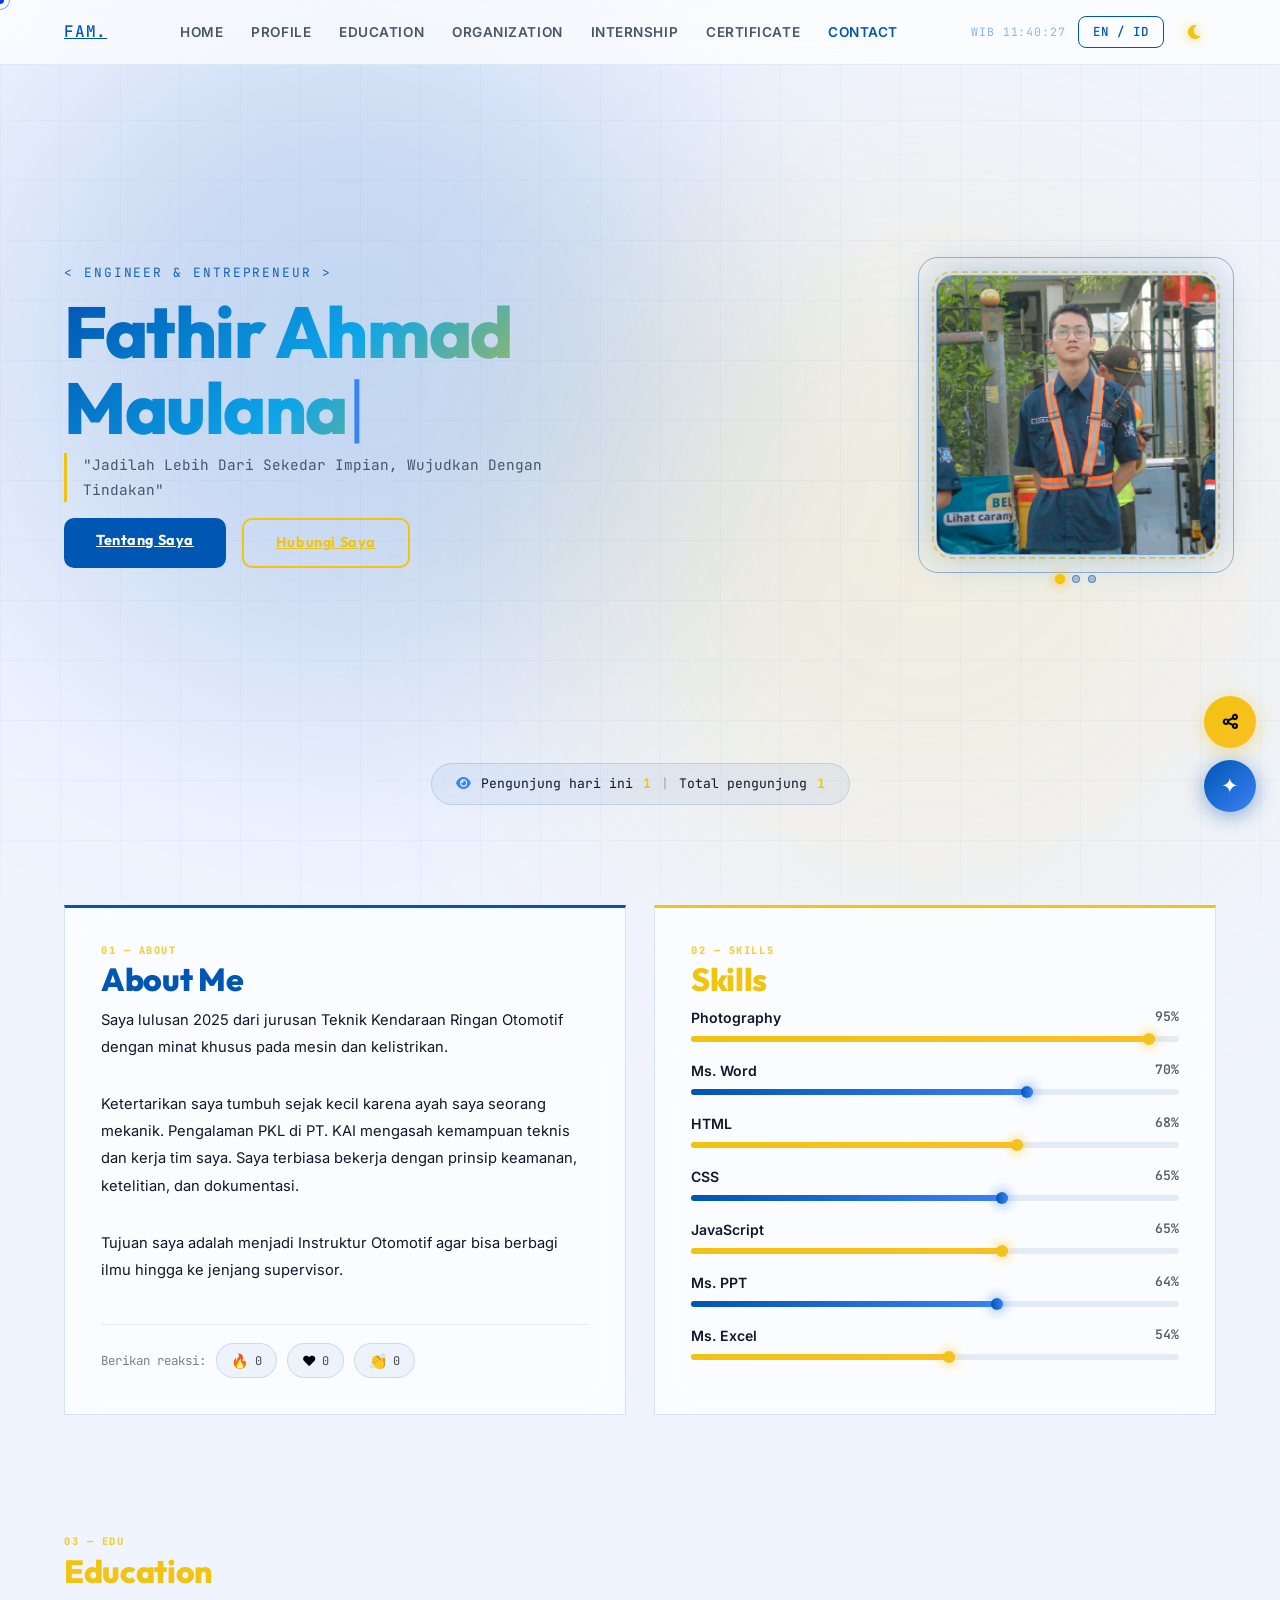
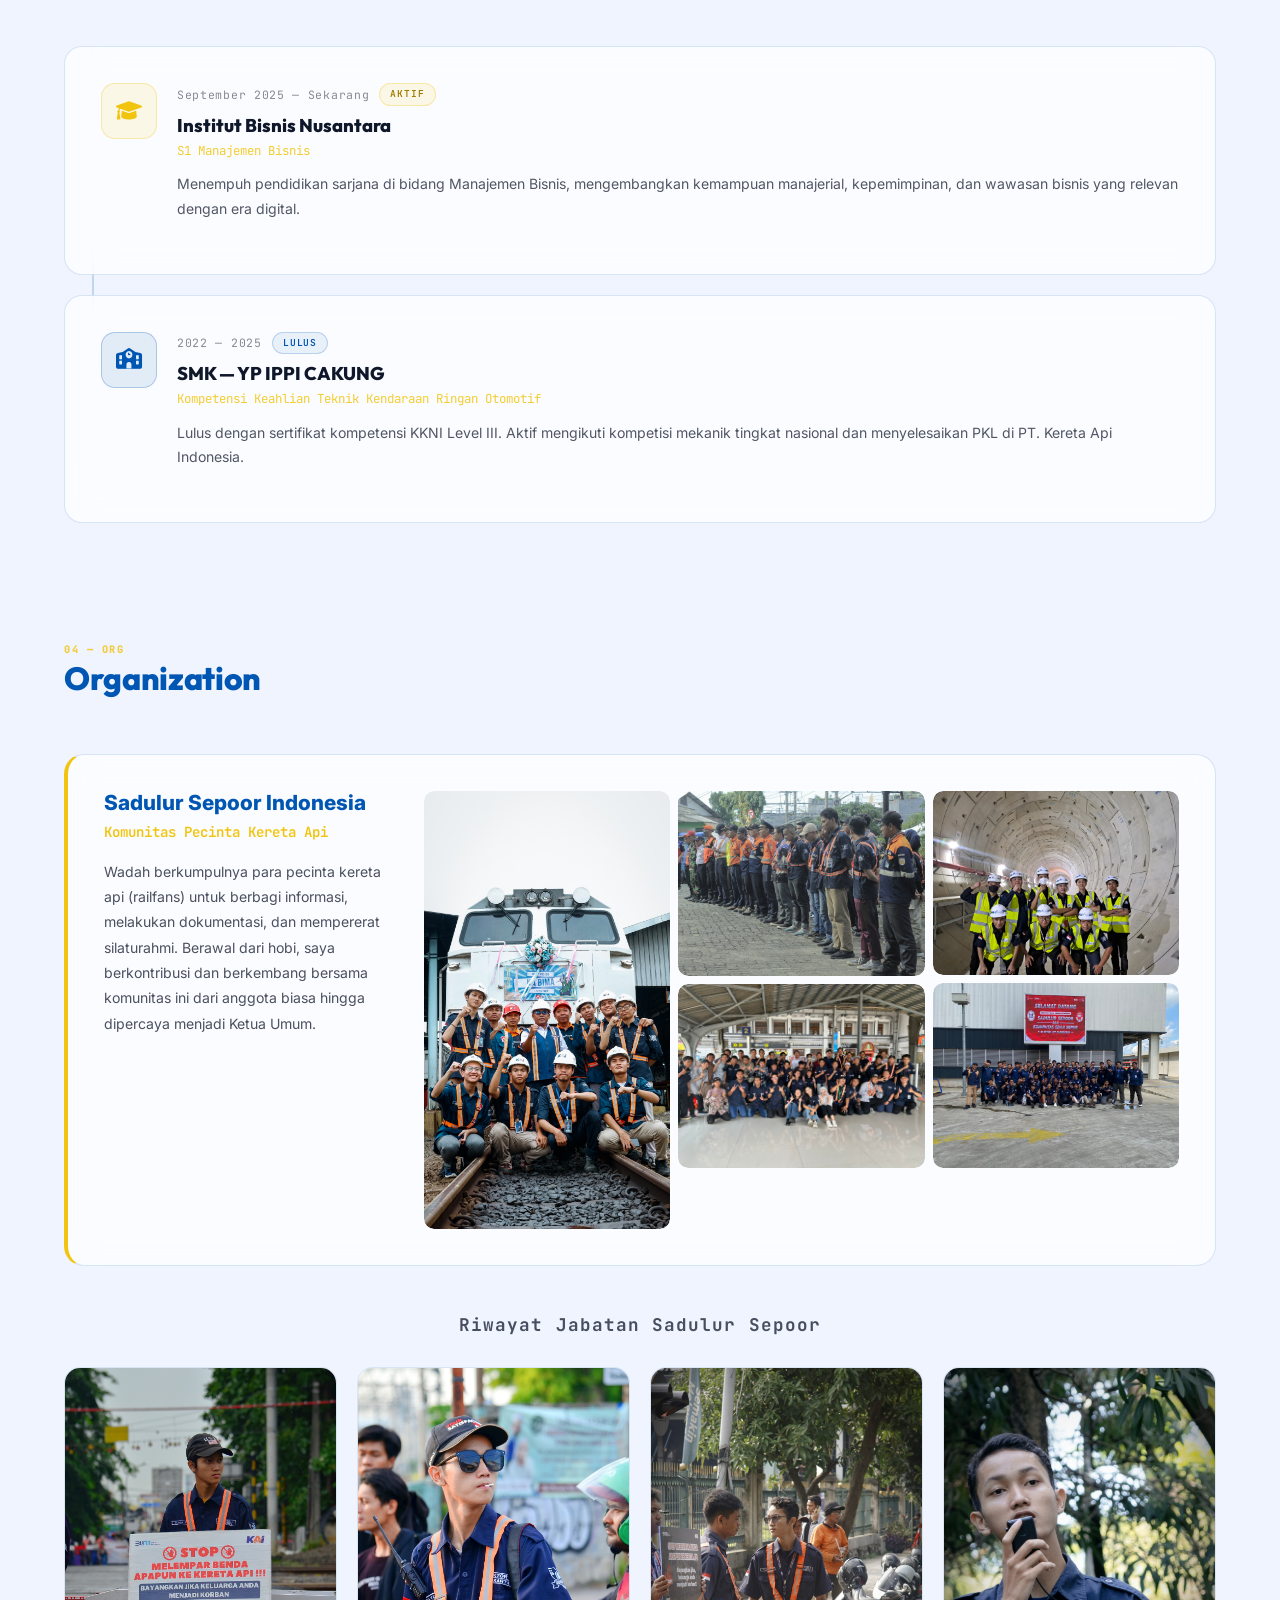
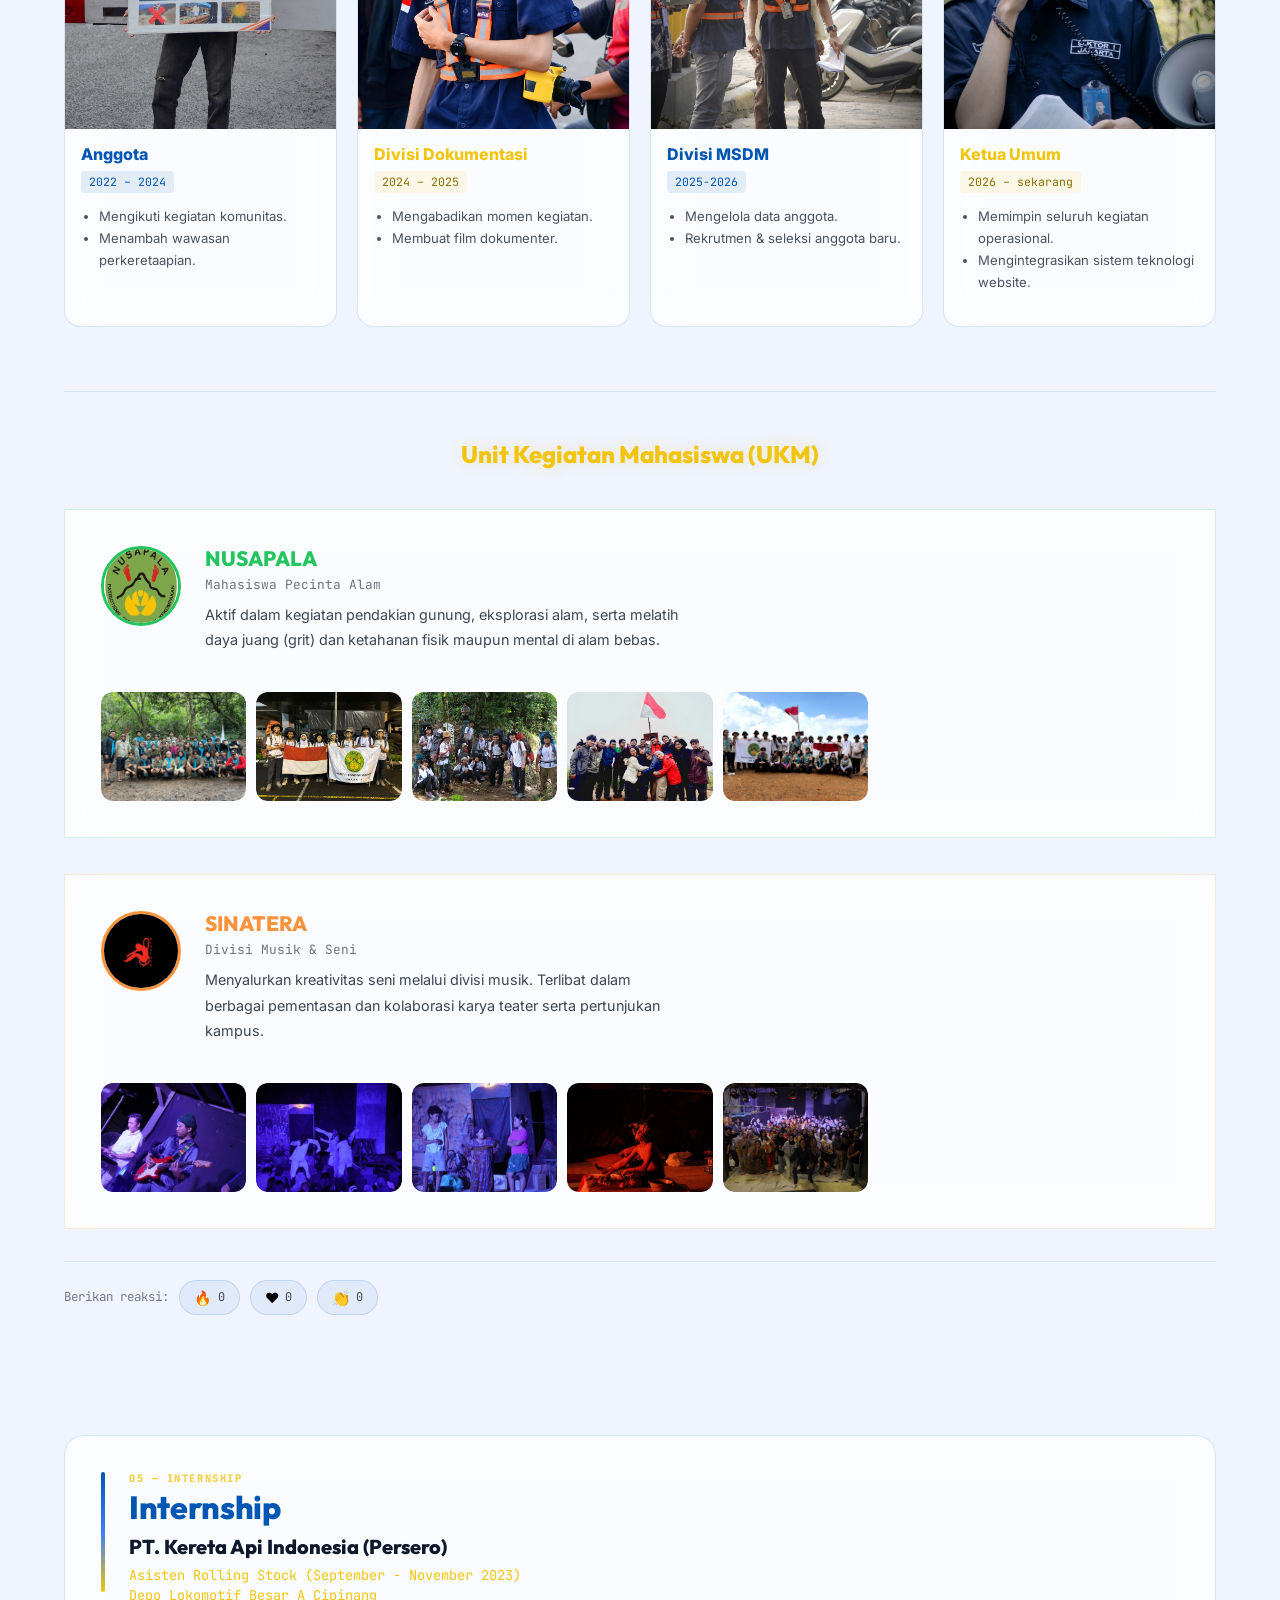
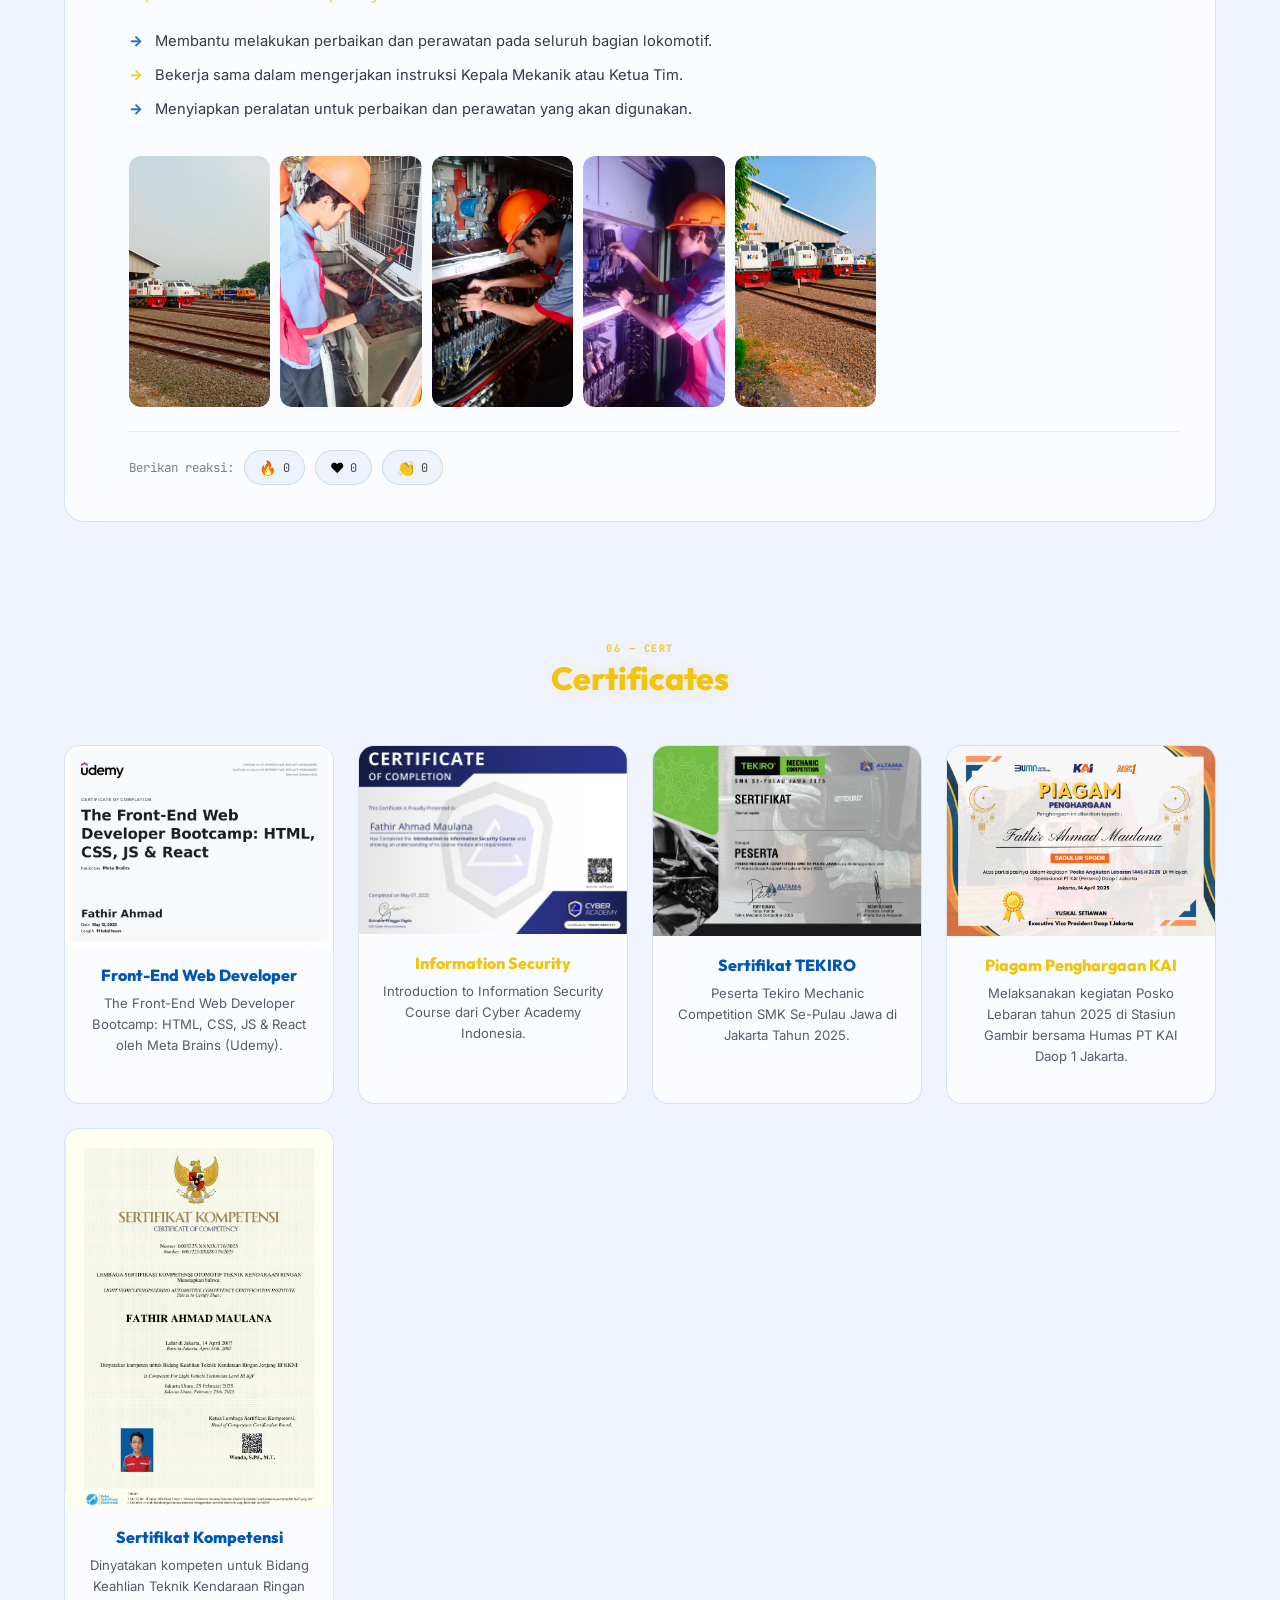
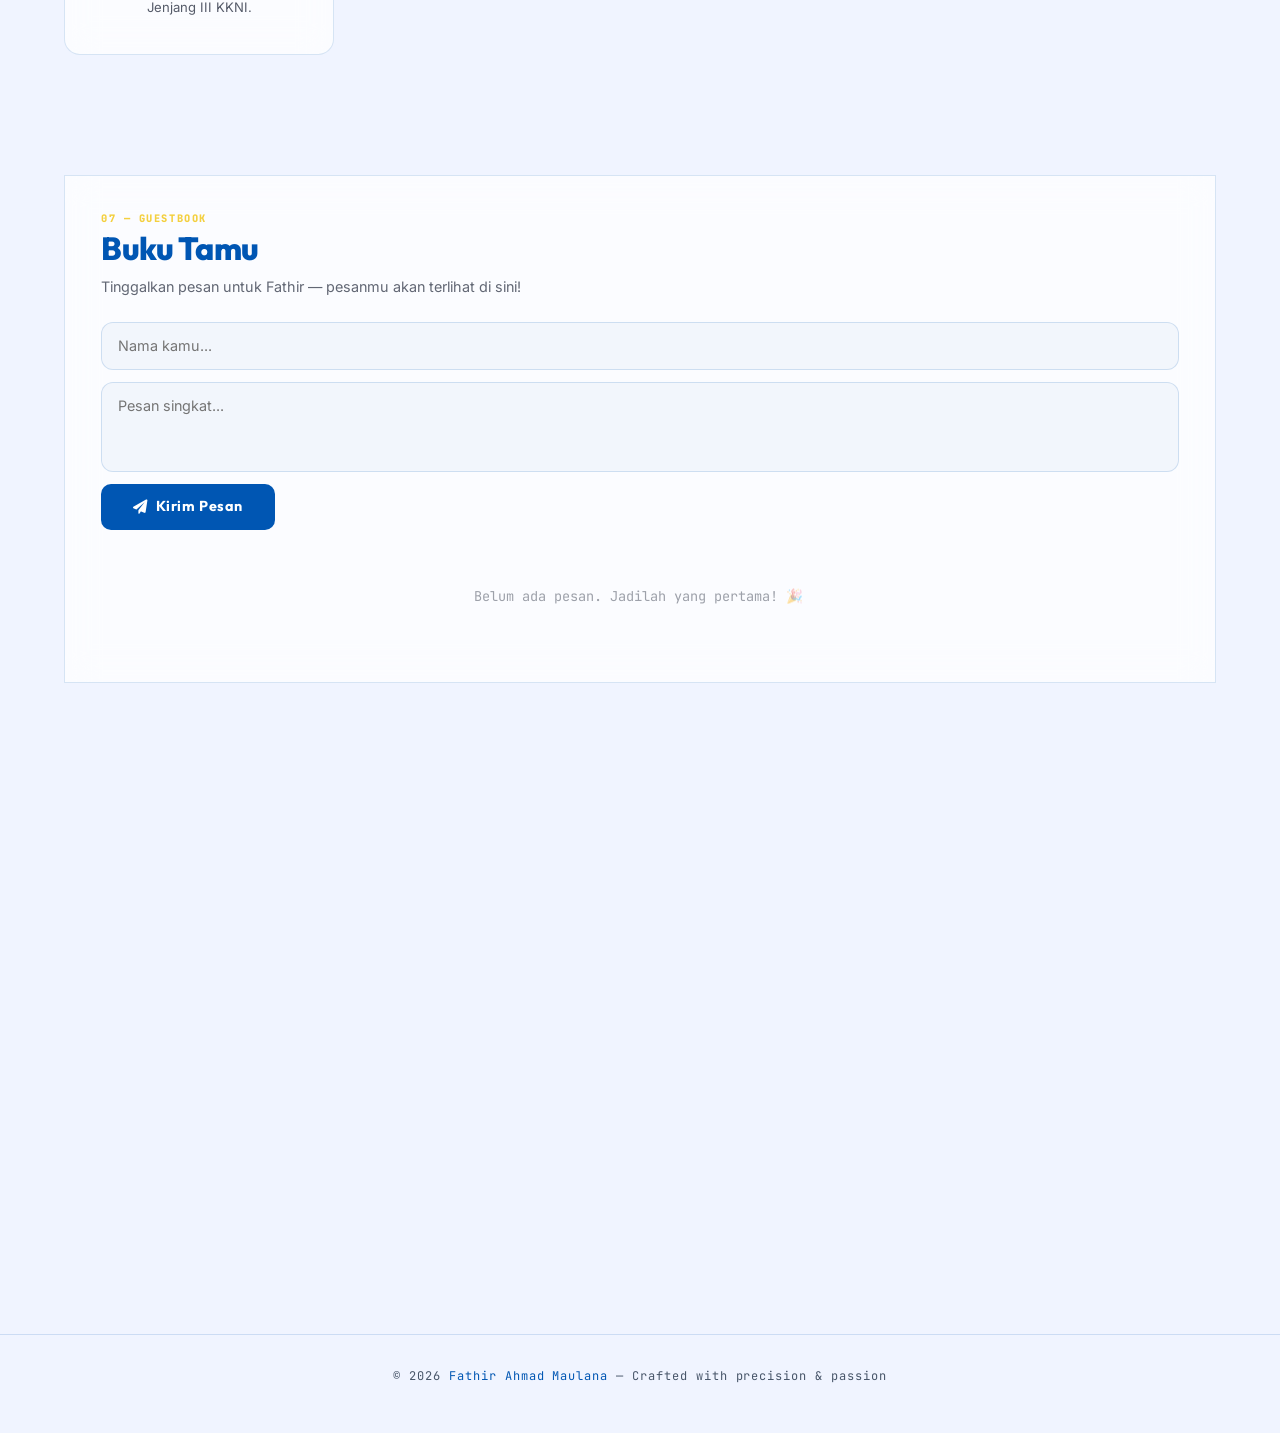
==== commit 6710c963: "Add files via upload" ====
--- a/index.html
+++ b/index.html
@@ -29,6 +29,7 @@
     <div class="desktop-nav">
       <a href="#home"         class="nav-link" id="nav-home">Home</a>
       <a href="#profile"      class="nav-link" id="nav-profile">Profile</a>
+      <a href="#education"    class="nav-link" id="nav-edu">Education</a>
       <a href="#organization" class="nav-link" id="nav-org">Organization</a>
       <a href="#internship"   class="nav-link" id="nav-intern">Internship</a>
       <a href="#certificate"  class="nav-link" id="nav-cert">Certificate</a>
@@ -44,6 +45,7 @@
   <div id="mobile-menu">
     <a href="#home"         class="mobile-nav-link" id="mnav-home">Home</a>
     <a href="#profile"      class="mobile-nav-link" id="mnav-profile">Profile</a>
+    <a href="#education"    class="mobile-nav-link" id="mnav-edu">Education</a>
     <a href="#organization" class="mobile-nav-link" id="mnav-org">Organization</a>
     <a href="#internship"   class="mobile-nav-link" id="mnav-intern">Internship</a>
     <a href="#certificate"  class="mobile-nav-link" id="mnav-cert">Certificate</a>
@@ -57,7 +59,7 @@
   <section id="home" class="reveal-item hero-section">
     <div class="hero-inner">
       <div class="hero-text">
-        <p class="hero-tag" id="hero-tag">&lt; Automotive Engineer &gt;</p>
+        <p class="hero-tag" id="hero-tag">&lt; Engineer & Entrepreneur &gt;</p>
         <h1 class="hero-name">Fathir Ahmad Maulana</h1>
         <p class="hero-quote" id="hero-quote">"Jadilah Lebih Dari Sekedar Impian, Wujudkan Dengan Tindakan"</p>
         <div class="hero-btns">
@@ -129,10 +131,58 @@
     </div>
   </section>
 
+
+  <!-- EDUCATION -->
+  <section id="education" class="reveal-item section-pad">
+    <div class="section-heading">
+      <h2 class="section-title color-yellow" data-num="03 — EDU" id="title-edu">Education</h2>
+    </div>
+
+    <div class="edu-timeline">
+
+      <!-- IBN -->
+      <div class="edu-card glass-card card-pad reveal-item">
+        <div class="edu-card-inner">
+          <div class="edu-icon-wrap edu-icon-yellow">
+            <i class="fas fa-graduation-cap"></i>
+          </div>
+          <div class="edu-body">
+            <div class="edu-meta">
+              <span class="edu-year" id="edu-1-year">September 2025 — Sekarang</span>
+              <span class="edu-badge edu-badge-yellow" id="edu-1-status">Aktif</span>
+            </div>
+            <h3 class="edu-school" id="edu-1-school">Institut Bisnis Nusantara</h3>
+            <p class="edu-degree" id="edu-1-degree">S1 Manajemen Bisnis</p>
+            <p class="edu-desc" id="edu-1-desc">Menempuh pendidikan sarjana di bidang Manajemen Bisnis, mengembangkan kemampuan manajerial, kepemimpinan, dan wawasan bisnis yang relevan dengan era digital.</p>
+          </div>
+        </div>
+      </div>
+
+      <!-- SMK -->
+      <div class="edu-card glass-card card-pad reveal-item">
+        <div class="edu-card-inner">
+          <div class="edu-icon-wrap edu-icon-blue">
+            <i class="fas fa-school"></i>
+          </div>
+          <div class="edu-body">
+            <div class="edu-meta">
+              <span class="edu-year" id="edu-2-year">2022 — 2025</span>
+              <span class="edu-badge edu-badge-blue" id="edu-2-status">Lulus</span>
+            </div>
+            <h3 class="edu-school" id="edu-2-school">SMK — YP IPPI CAKUNG</h3>
+            <p class="edu-degree" id="edu-2-degree">Kompetensi Keahlian Teknik Kendaraan Ringan Otomotif</p>
+            <p class="edu-desc" id="edu-2-desc">Lulus dengan sertifikat kompetensi KKNI Level III. Aktif mengikuti kompetisi mekanik tingkat nasional dan menyelesaikan PKL di PT. Kereta Api Indonesia.</p>
+          </div>
+        </div>
+      </div>
+
+    </div>
+  </section>
+
   <!-- ORGANIZATION -->
   <section id="organization" class="reveal-item section-pad">
     <div class="section-heading">
-      <h2 class="section-title color-blue" data-num="03 — ORG" id="title-org">Organization</h2>
+      <h2 class="section-title color-blue" data-num="04 — ORG" id="title-org">Organization</h2>
     </div>
 
     <div class="glass-card card-pad card-border-left-yellow org-main-card">
@@ -175,7 +225,7 @@
         <div class="photo-clickable org-card-photo"><img src="img/Fathir MSDM.jpg" alt="Divisi MSDM"></div>
         <div class="org-card-body">
           <h4 class="org-card-title color-blue" id="org-3-title">Divisi MSDM</h4>
-          <span class="org-badge badge-blue">2025</span>
+          <span class="org-badge badge-blue">2025-2026</span>
           <ul class="org-card-list" id="org-3-desc"><li>Mengelola data anggota.</li><li>Rekrutmen &amp; seleksi anggota baru.</li></ul>
         </div>
       </div>
@@ -183,7 +233,7 @@
         <div class="photo-clickable org-card-photo"><img src="img/Fathir Ketua.jpg" alt="Ketua Umum"></div>
         <div class="org-card-body">
           <h4 class="org-card-title color-yellow" id="org-4-title">Ketua Umum</h4>
-          <span class="org-badge badge-yellow">2025 – <span id="org-now">sekarang</span></span>
+          <span class="org-badge badge-yellow">2026 – <span id="org-now">sekarang</span></span>
           <ul class="org-card-list" id="org-4-desc"><li>Memimpin seluruh kegiatan operasional.</li><li>Mengintegrasikan sistem teknologi website.</li></ul>
         </div>
       </div>
@@ -243,7 +293,7 @@
     <div class="glass-card card-pad intern-card">
       <div class="intern-accent-bar"></div>
       <div class="intern-body">
-        <h2 class="section-title color-blue" data-num="04 — INTERNSHIP" id="title-intern">Internship</h2>
+        <h2 class="section-title color-blue" data-num="05 — INTERNSHIP" id="title-intern">Internship</h2>
         <h3 class="intern-company">PT. Kereta Api Indonesia (Persero)</h3>
         <p class="intern-role" id="intern-role">Asisten Rolling Stock (September - November 2023)<br>Depo Lokomotif Besar A Cipinang</p>
         <ul class="intern-list" id="intern-desc">
@@ -270,7 +320,7 @@
 
   <!-- CERTIFICATES -->
   <section id="certificate" class="reveal-item section-pad">
-    <h2 class="section-title color-yellow section-title-center" data-num="05 — CERT" id="title-cert">Certificates</h2>
+    <h2 class="section-title color-yellow section-title-center" data-num="06 — CERT" id="title-cert">Certificates</h2>
     <div class="reveal-stagger cert-grid">
       <div class="cert-card cert-blue"><div class="cert-img-wrap"><img src="img/Sertifikat Front-End.png" alt="Sertifikat Front-End"></div><div class="cert-info"><h4 class="cert-name color-blue" id="cert-fe-title">Front-End Web Developer</h4><p class="cert-desc" id="cert-fe-desc">The Front-End Web Developer Bootcamp: HTML, CSS, JS &amp; React oleh Meta Brains (Udemy).</p></div></div>
       <div class="cert-card cert-yellow"><div class="cert-img-wrap"><img src="img/Sertifikat CyberAcademy.jpg" alt="Sertifikat CyberAcademy"></div><div class="cert-info"><h4 class="cert-name color-yellow" id="cert-cyber-title">Information Security</h4><p class="cert-desc" id="cert-cyber-desc">Introduction to Information Security Course dari Cyber Academy Indonesia.</p></div></div>
@@ -283,7 +333,7 @@
   <!-- GUESTBOOK -->
   <section id="guestbook" class="reveal-item section-pad">
     <div class="glass-card card-pad">
-      <h2 class="section-title color-blue" data-num="06 — GUESTBOOK" id="title-guestbook">Buku Tamu</h2>
+      <h2 class="section-title color-blue" data-num="07 — GUESTBOOK" id="title-guestbook">Buku Tamu</h2>
       <p class="guestbook-sub" id="guestbook-sub">Tinggalkan pesan untuk Fathir — pesanmu akan terlihat di sini!</p>
       <div class="guestbook-form">
         <input  class="gb-input" id="gb-name" type="text"  placeholder="Nama kamu..." maxlength="40">
@@ -308,7 +358,7 @@
         <div class="ccard-icon-wrap ccard-icon-blue"><i class="fas fa-paper-plane"></i></div>
         <div class="ccard-body">
           <span class="ccard-platform" id="ccard-email-platform">Gmail</span>
-          <span class="ccard-handle">fatirahmad067@gmail.com</span>
+          <span class="ccard-handle"><span class="__cf_email__" data-cfemail="7f191e0b160d1e17121e1b4f49483f18121e1613511c1012">[email&#160;protected]</span></span>
           <span class="ccard-action" id="ccard-email-action">Kirim Email →</span>
         </div>
         <div class="ccard-badge ccard-badge-blue" id="ccard-email-badge">Resmi</div>
@@ -384,7 +434,7 @@
       <div class="wa-trap-btns">
         <a href="https://mail.google.com/mail/?view=cm&fs=1&to=fatirahmad067@gmail.com&su=Halo%20Fathir!%20Perkenalan%20Diri&body=Halo%20Fathir,%0A%0APerkenalkan,%0ANama%20Lengkap%20:%20%0ATujuan%20:%20%0A%0ATerima%20kasih!" target="_blank" rel="noopener noreferrer" class="wa-trap-btn wa-trap-btn-email" id="wa-btn-email">
           <i class="fas fa-paper-plane"></i>
-          <span><strong id="wa-btn-email-label">Via Gmail</strong><small id="wa-btn-email-sub">fatirahmad067@gmail.com</small></span>
+          <span><strong id="wa-btn-email-label">Via Gmail</strong><small id="wa-btn-email-sub"><span class="__cf_email__" data-cfemail="71171005180310191c101541474631161c10181d5f121e1c">[email&#160;protected]</span></small></span>
         </a>
         <a href="https://instagram.com/eskopss" target="_blank" rel="noopener noreferrer" class="wa-trap-btn wa-trap-btn-ig" id="wa-btn-ig">
           <i class="fab fa-instagram"></i>
@@ -457,9 +507,8 @@
 
 <footer class="site-footer">
   <p>&copy; 2026 <span class="footer-name">Fathir Ahmad Maulana</span> — Crafted with precision &amp; passion</p>
-</footer>
-
-<script src="https://cdn.jsdelivr.net/npm/bootstrap@5.3.2/dist/js/bootstrap.bundle.min.js"></script>
+
+  <script src="https://cdn.jsdelivr.net/npm/bootstrap@5.3.2/dist/js/bootstrap.bundle.min.js"></script>
 <script src="script.js"></script>
 <!-- original script removed -->
 </body>
--- a/style.css
+++ b/style.css
@@ -2168,4 +2168,118 @@
 }
 body.dark .wa-trap-btn-ig { color: #f9a8d4; border-color: rgba(249,168,212,0.18); }
 .wa-trap-btn-ig:hover { box-shadow: 0 4px 16px rgba(220,39,67,0.18); color: #dc2743; }
-body.dark .wa-trap-btn-ig:hover { color: #f9a8d4; }+body.dark .wa-trap-btn-ig:hover { color: #f9a8d4; }
+
+
+/* ===== EDUCATION SECTION ===== */
+.edu-timeline {
+  display: flex;
+  flex-direction: column;
+  gap: 20px;
+  position: relative;
+}
+.edu-timeline::before {
+  content: '';
+  position: absolute;
+  left: 28px;
+  top: 0; bottom: 0;
+  width: 2px;
+  background: linear-gradient(to bottom, var(--yellow), var(--blue), transparent);
+  opacity: 0.2;
+  border-radius: 2px;
+}
+
+.edu-card { border-radius: 18px; }
+
+.edu-card-inner {
+  display: flex;
+  gap: 20px;
+  align-items: flex-start;
+}
+
+.edu-icon-wrap {
+  width: 56px; height: 56px;
+  border-radius: 14px;
+  display: flex; align-items: center; justify-content: center;
+  font-size: 1.3rem;
+  flex-shrink: 0;
+  position: relative;
+  z-index: 1;
+}
+.edu-icon-yellow {
+  background: rgba(241,196,15,0.1);
+  border: 1.5px solid rgba(241,196,15,0.3);
+  color: var(--yellow);
+}
+body.dark .edu-icon-yellow { background: rgba(251,191,36,0.1); border-color: rgba(251,191,36,0.25); color: var(--yellow-glow); }
+.edu-icon-blue {
+  background: rgba(0,86,179,0.1);
+  border: 1.5px solid rgba(0,86,179,0.25);
+  color: var(--blue);
+}
+body.dark .edu-icon-blue { background: rgba(88,166,255,0.1); border-color: rgba(88,166,255,0.2); color: var(--blue-glow); }
+
+.edu-body { flex: 1; }
+
+.edu-meta {
+  display: flex;
+  align-items: center;
+  gap: 10px;
+  margin-bottom: 8px;
+  flex-wrap: wrap;
+}
+.edu-year {
+  font-family: 'JetBrains Mono', monospace;
+  font-size: 0.72rem;
+  opacity: 0.5;
+  letter-spacing: 0.06em;
+}
+.edu-badge {
+  font-family: 'JetBrains Mono', monospace;
+  font-size: 0.6rem;
+  letter-spacing: 0.1em;
+  text-transform: uppercase;
+  padding: 3px 10px;
+  border-radius: 100px;
+  font-weight: 600;
+}
+.edu-badge-yellow {
+  background: rgba(241,196,15,0.1);
+  border: 1px solid rgba(241,196,15,0.3);
+  color: #a07c00;
+}
+body.dark .edu-badge-yellow { color: var(--yellow-glow); background: rgba(251,191,36,0.1); border-color: rgba(251,191,36,0.25); }
+.edu-badge-blue {
+  background: rgba(0,86,179,0.08);
+  border: 1px solid rgba(0,86,179,0.2);
+  color: var(--blue);
+}
+body.dark .edu-badge-blue { color: var(--blue-glow); background: rgba(88,166,255,0.08); border-color: rgba(88,166,255,0.2); }
+
+.edu-school {
+  font-family: 'Outfit', sans-serif;
+  font-weight: 800;
+  font-size: 1.15rem;
+  margin-bottom: 4px;
+  line-height: 1.3;
+}
+.edu-degree {
+  font-family: 'JetBrains Mono', monospace;
+  font-size: 0.78rem;
+  color: var(--yellow);
+  margin-bottom: 12px;
+  opacity: 0.85;
+}
+body.dark .edu-degree { color: var(--yellow-glow); }
+.edu-desc {
+  font-size: 0.88rem;
+  line-height: 1.75;
+  opacity: 0.72;
+}
+
+@media (max-width: 480px) {
+  .edu-card-inner { flex-direction: column; gap: 14px; }
+  .edu-timeline::before { display: none; }
+  .edu-icon-wrap { width: 46px; height: 46px; font-size: 1.1rem; border-radius: 12px; }
+  .edu-school { font-size: 1rem; }
+}
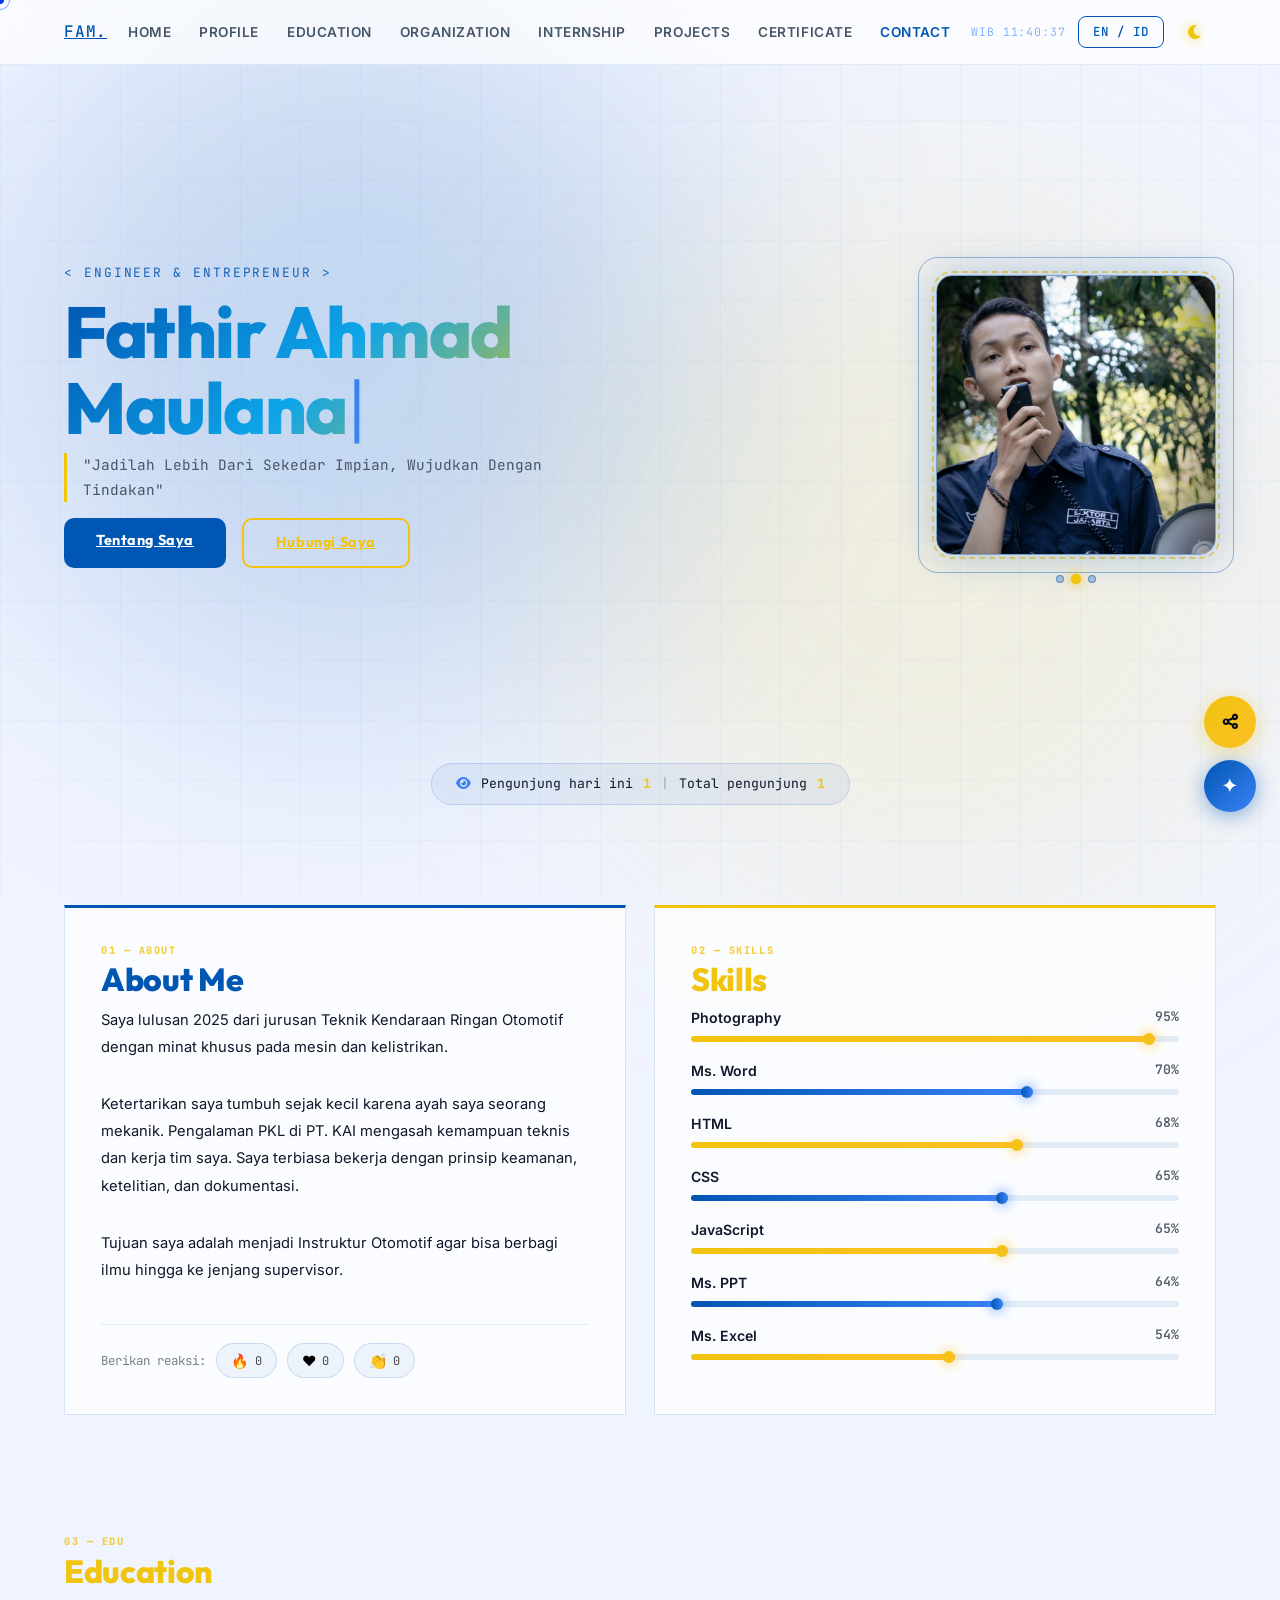
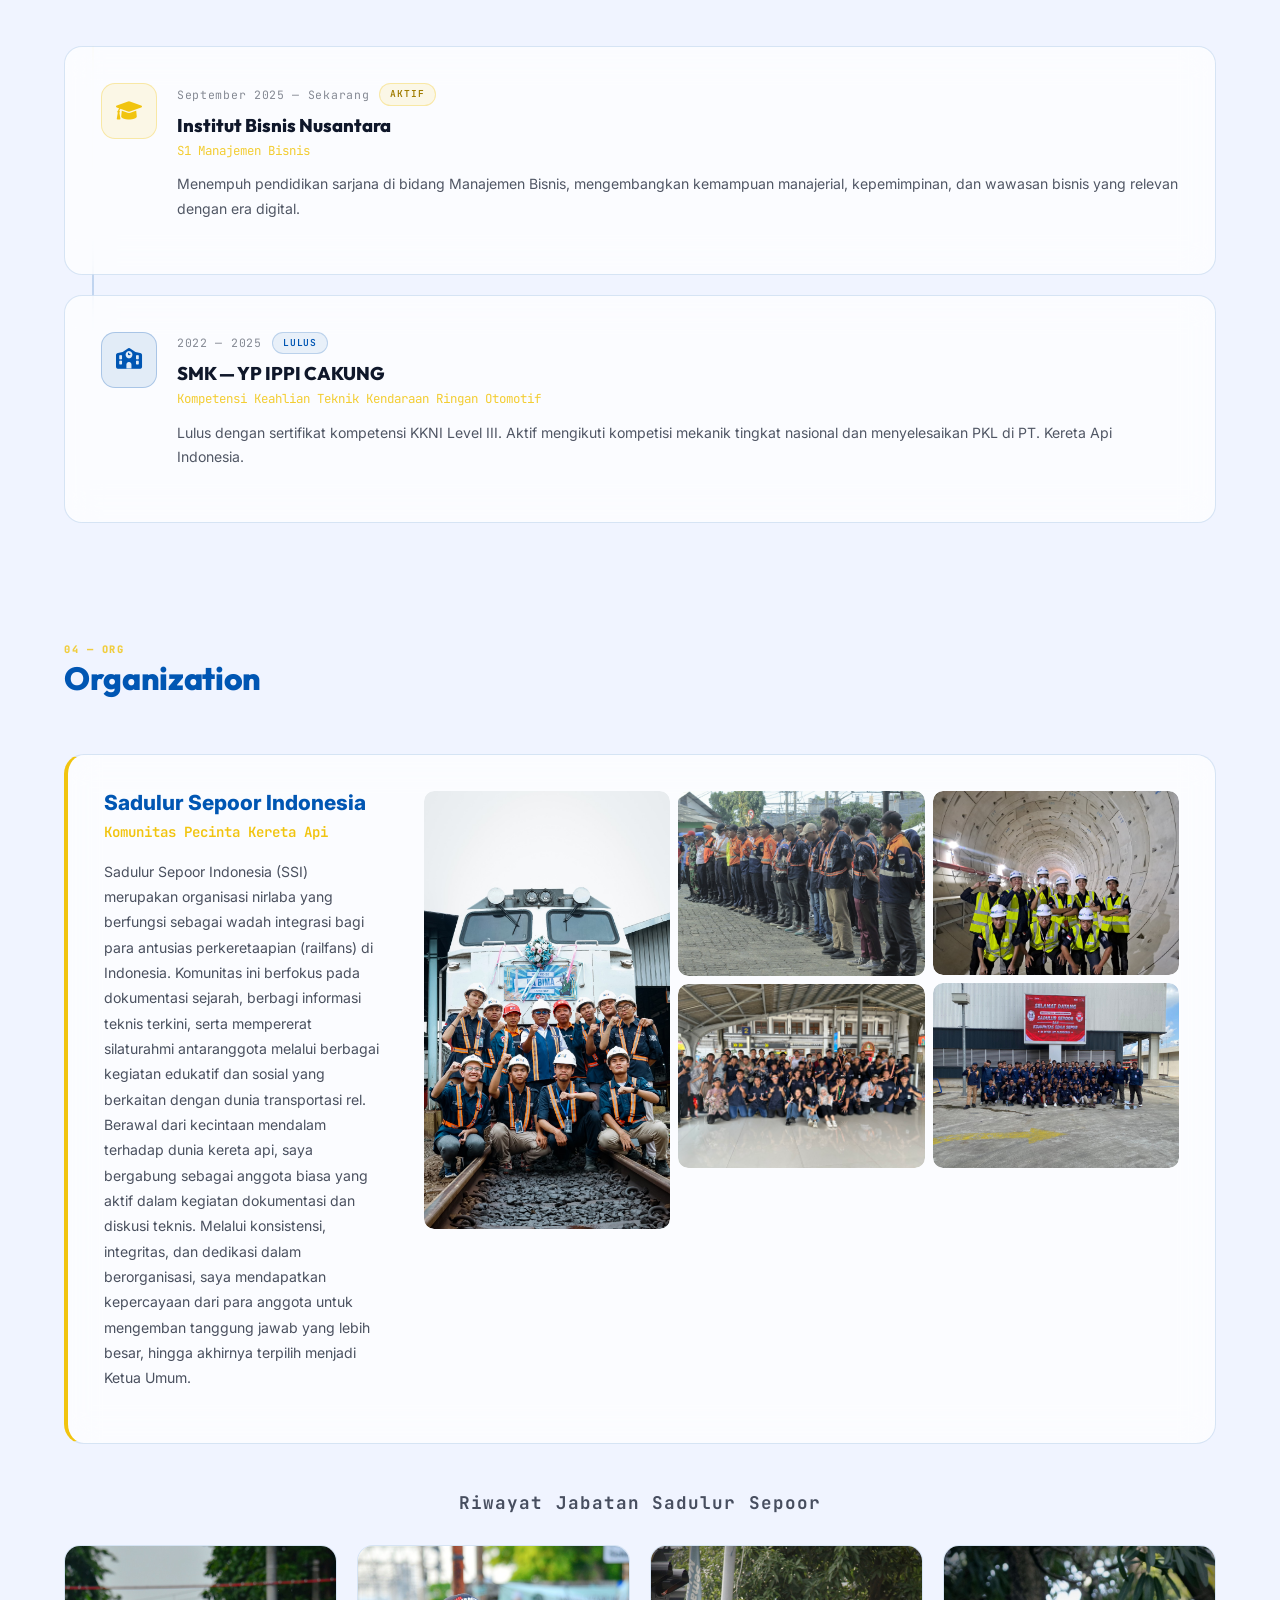
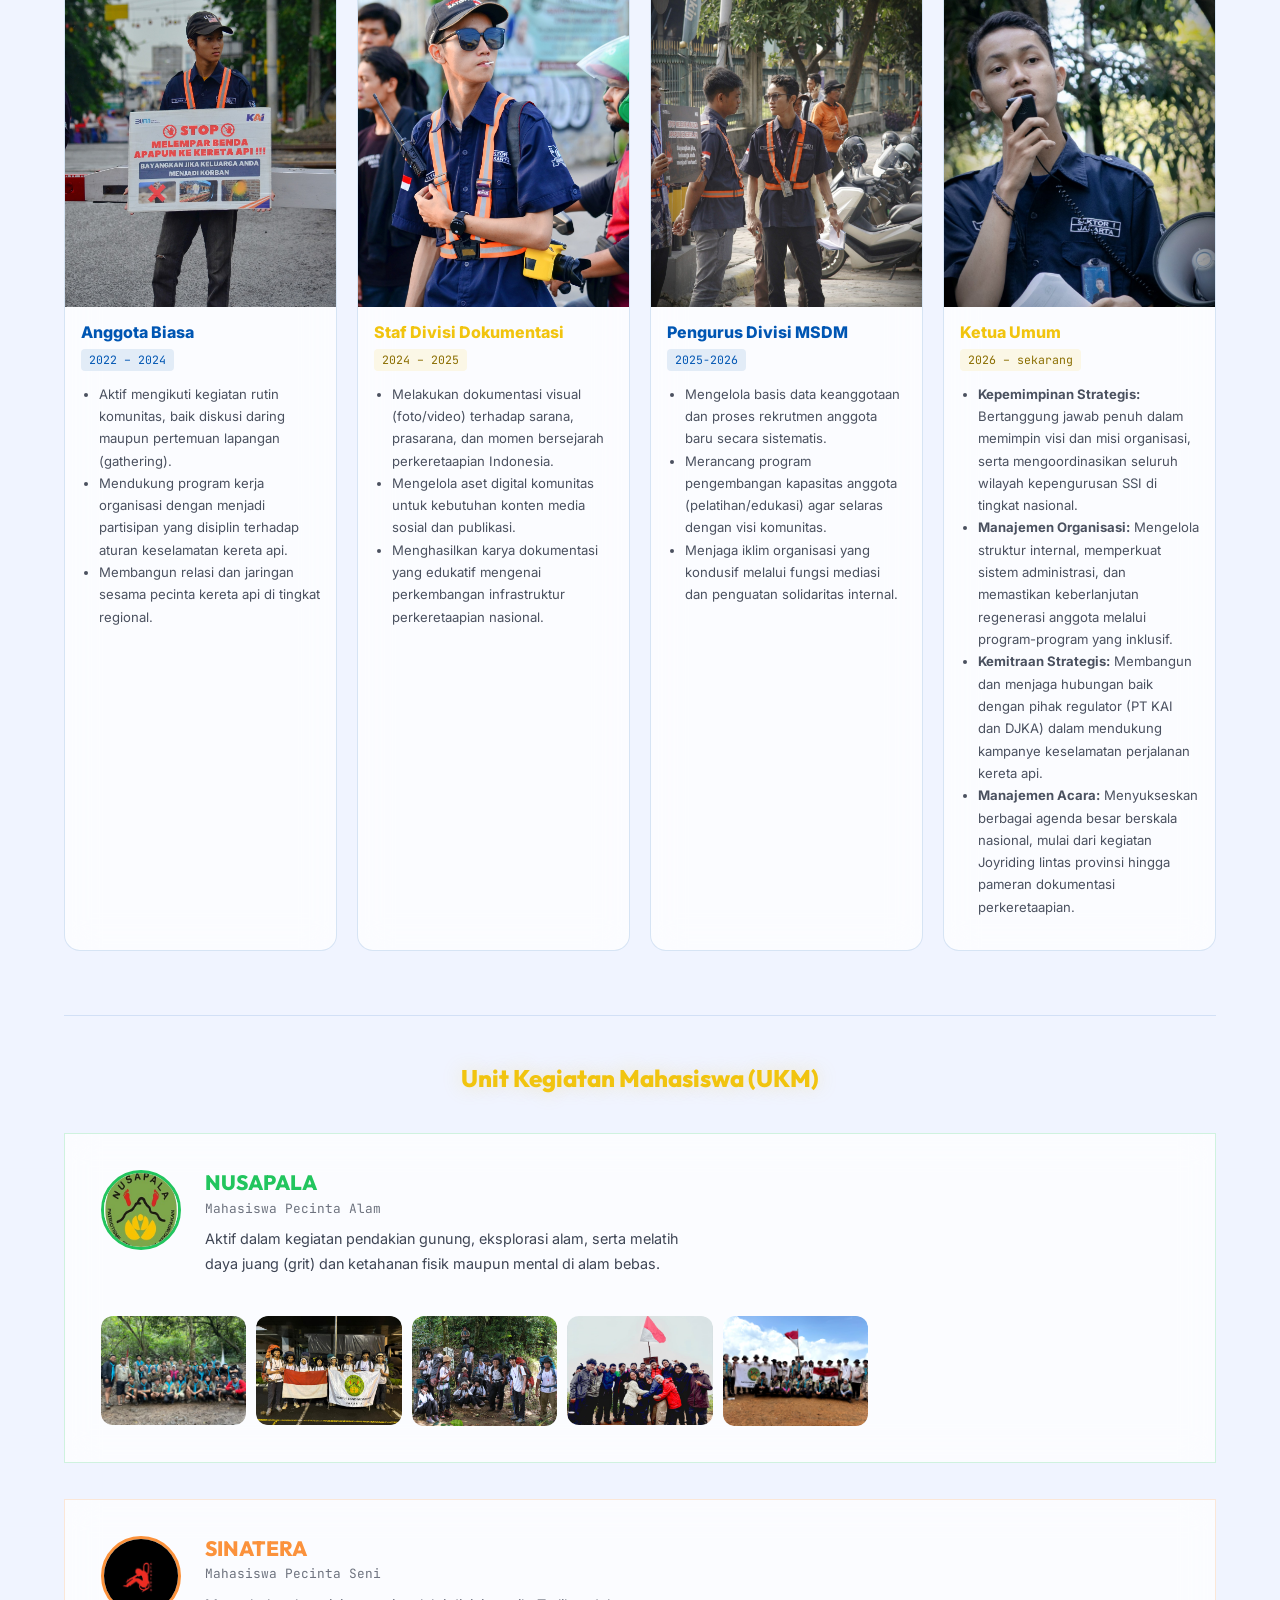
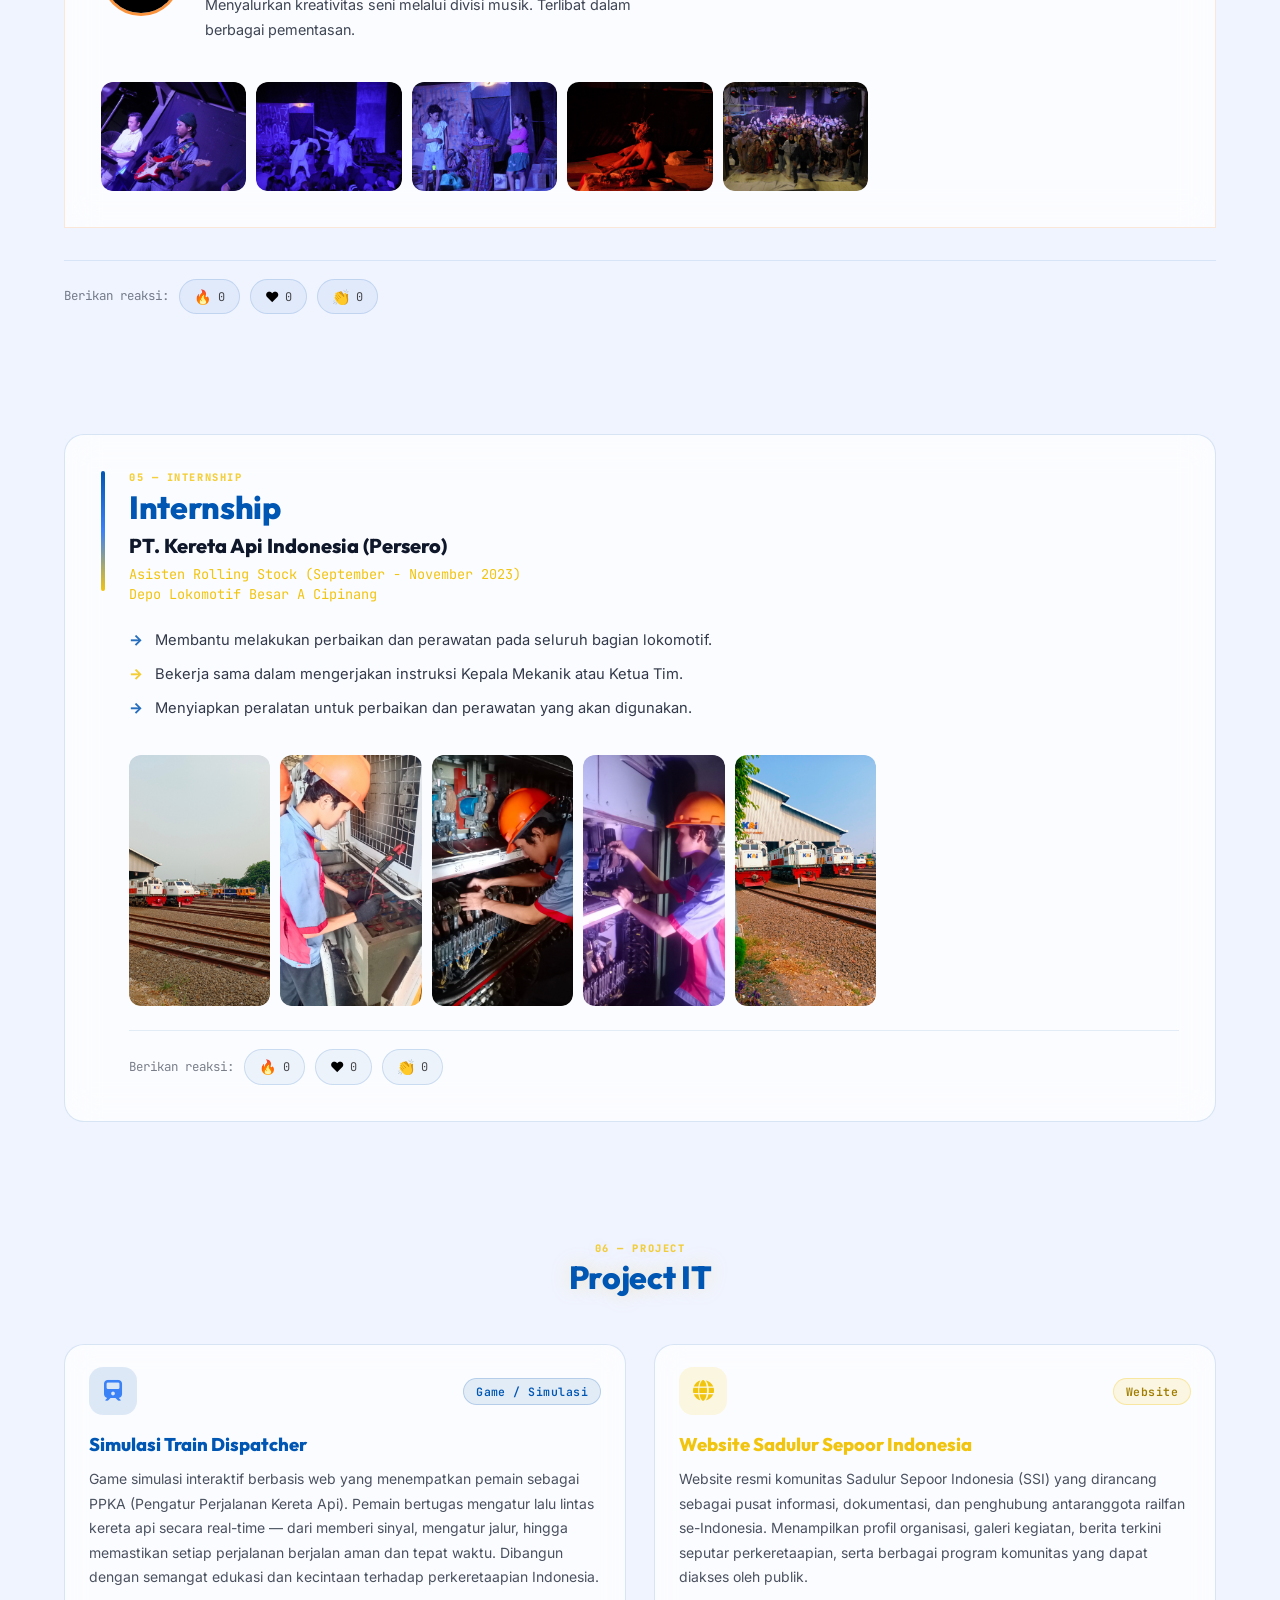
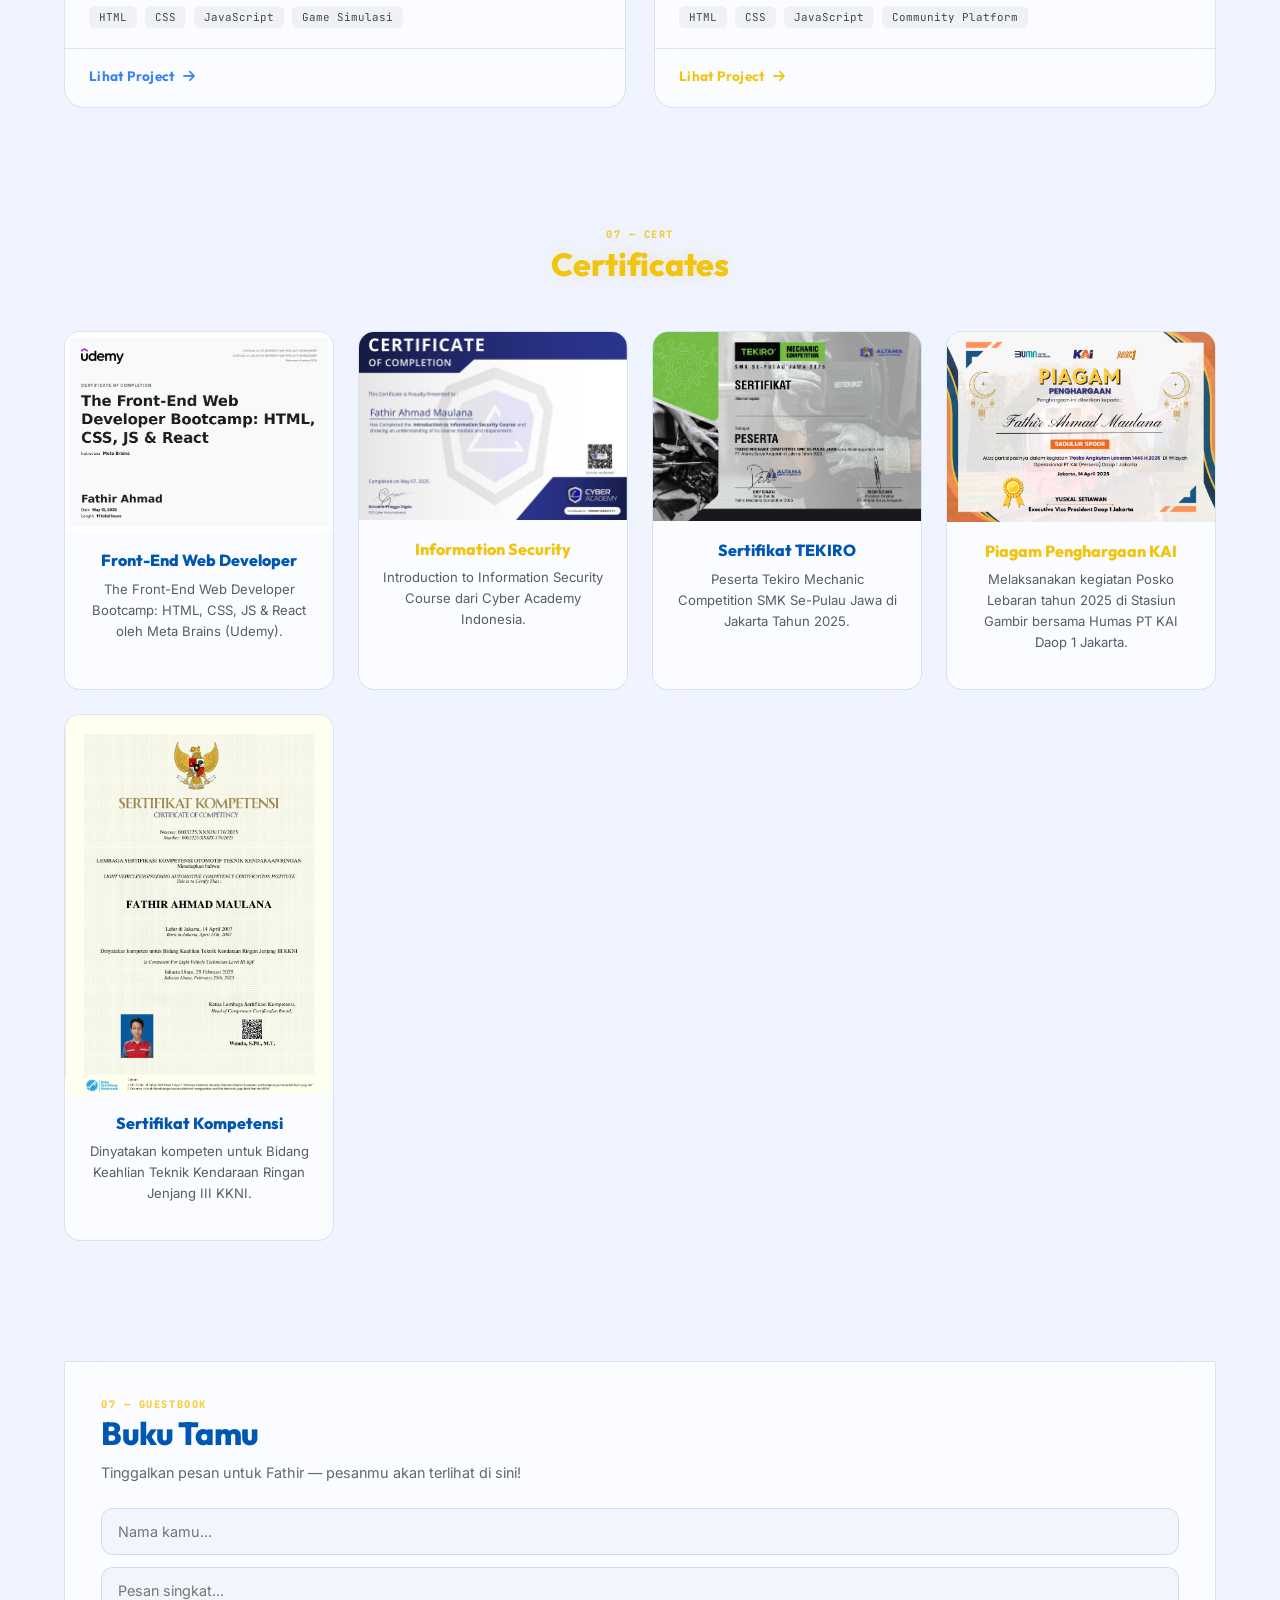
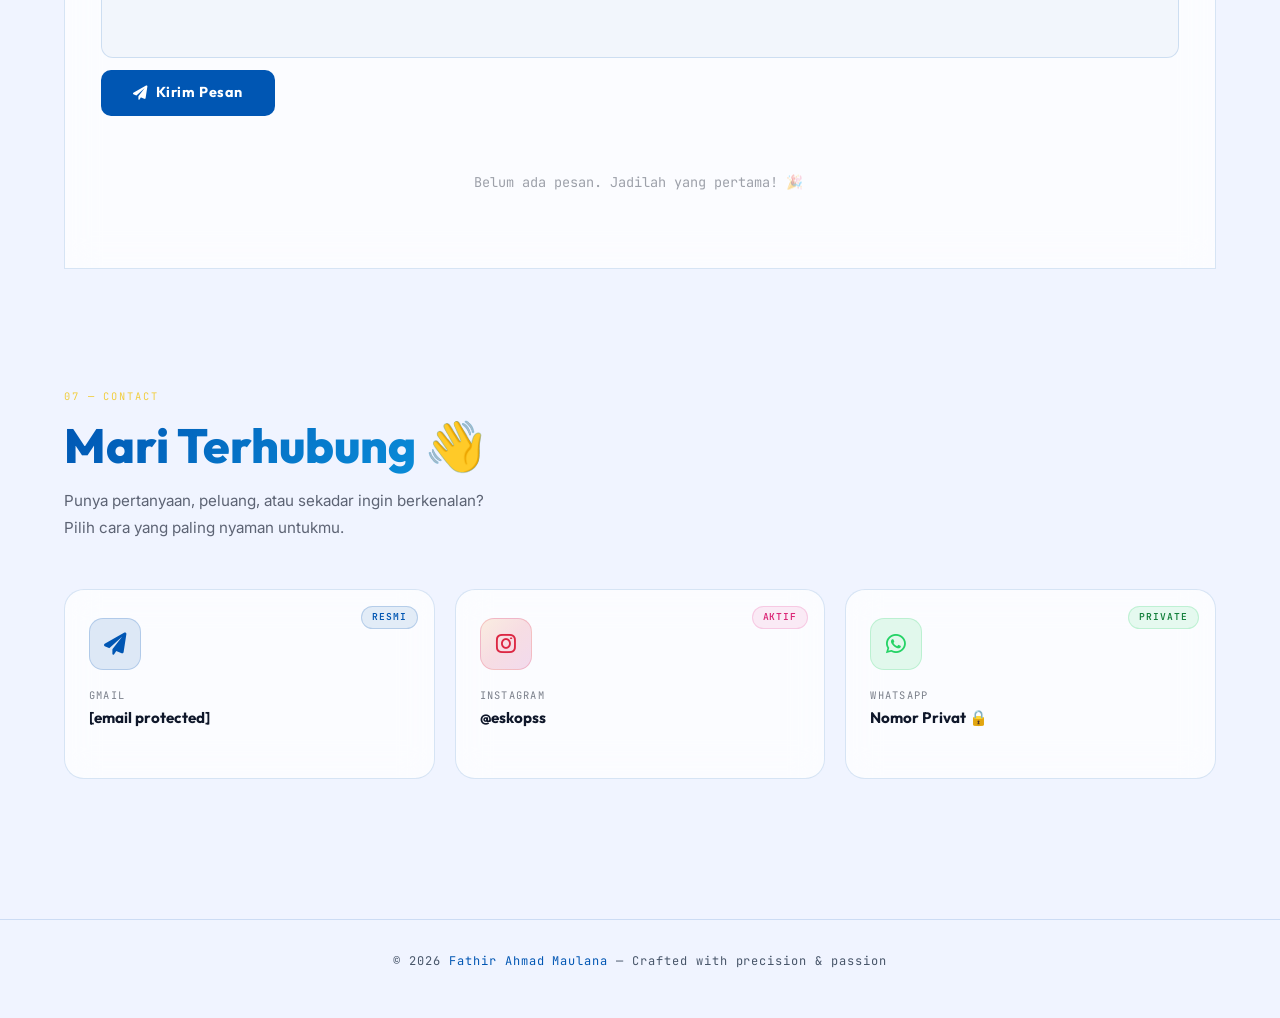
==== commit 869e50be: "Add files via upload" ====
--- a/index.html
+++ b/index.html
@@ -32,6 +32,7 @@
       <a href="#education"    class="nav-link" id="nav-edu">Education</a>
       <a href="#organization" class="nav-link" id="nav-org">Organization</a>
       <a href="#internship"   class="nav-link" id="nav-intern">Internship</a>
+      <a href="#projects"     class="nav-link" id="nav-projects">Projects</a>
       <a href="#certificate"  class="nav-link" id="nav-cert">Certificate</a>
       <a href="#profile"      class="nav-link nav-contact" id="nav-contact">Contact</a>
     </div>
@@ -48,6 +49,7 @@
     <a href="#education"    class="mobile-nav-link" id="mnav-edu">Education</a>
     <a href="#organization" class="mobile-nav-link" id="mnav-org">Organization</a>
     <a href="#internship"   class="mobile-nav-link" id="mnav-intern">Internship</a>
+    <a href="#projects"     class="mobile-nav-link" id="mnav-projects">Projects</a>
     <a href="#certificate"  class="mobile-nav-link" id="mnav-cert">Certificate</a>
     <a href="#profile"      class="mobile-nav-link" id="mnav-contact">Contact</a>
   </div>
@@ -190,7 +192,7 @@
         <div class="org-text">
           <h3 class="org-title color-blue" id="org-about-title">Sadulur Sepoor Indonesia</h3>
           <p class="org-subtitle" id="org-about-subtitle">Komunitas Pecinta Kereta Api</p>
-          <p class="org-desc" id="org-about-desc">Wadah berkumpulnya para pecinta kereta api (railfans) untuk berbagi informasi, melakukan dokumentasi, dan mempererat silaturahmi. Berawal dari hobi, saya berkontribusi dan berkembang bersama komunitas ini dari anggota biasa hingga dipercaya menjadi Ketua Umum.</p>
+          <p class="org-desc" id="org-about-desc">Sadulur Sepoor Indonesia (SSI) merupakan organisasi nirlaba yang berfungsi sebagai wadah integrasi bagi para antusias perkeretaapian (railfans) di Indonesia. Komunitas ini berfokus pada dokumentasi sejarah, berbagi informasi teknis terkini, serta mempererat silaturahmi antaranggota melalui berbagai kegiatan edukatif dan sosial yang berkaitan dengan dunia transportasi rel. Berawal dari kecintaan mendalam terhadap dunia kereta api, saya bergabung sebagai anggota biasa yang aktif dalam kegiatan dokumentasi dan diskusi teknis. Melalui konsistensi, integritas, dan dedikasi dalam berorganisasi, saya mendapatkan kepercayaan dari para anggota untuk mengemban tanggung jawab yang lebih besar, hingga akhirnya terpilih menjadi Ketua Umum.</p>
         </div>
         <div class="org-photo-cols">
           <div class="photo-clickable"><img src="img/SS Potrait 1.jpg"    alt="Kegiatan Portrait"></div>
@@ -208,25 +210,25 @@
       <div class="org-card border-blue-hover">
         <div class="photo-clickable org-card-photo"><img src="img/Fathir Anggota.jpg" alt="Anggota Komunitas"></div>
         <div class="org-card-body">
-          <h4 class="org-card-title color-blue" id="org-1-title">Anggota</h4>
+          <h4 class="org-card-title color-blue" id="org-1-title">Anggota Biasa</h4>
           <span class="org-badge badge-blue">2022 – 2024</span>
-          <ul class="org-card-list" id="org-1-desc"><li>Mengikuti kegiatan komunitas.</li><li>Menambah wawasan perkeretaapian.</li></ul>
+          <ul class="org-card-list" id="org-1-desc"><li>Aktif mengikuti kegiatan rutin komunitas, baik diskusi daring maupun pertemuan lapangan (gathering).</li><li>Mendukung program kerja organisasi dengan menjadi partisipan yang disiplin terhadap aturan keselamatan kereta api.</li><li>Membangun relasi dan jaringan sesama pecinta kereta api di tingkat regional.</li></ul>
         </div>
       </div>
       <div class="org-card border-yellow-hover">
         <div class="photo-clickable org-card-photo"><img src="img/Fathir Dokumentasi.jpg" alt="Divisi Dokumentasi"></div>
         <div class="org-card-body">
-          <h4 class="org-card-title color-yellow" id="org-2-title">Divisi Dokumentasi</h4>
+          <h4 class="org-card-title color-yellow" id="org-2-title">Staf Divisi Dokumentasi</h4>
           <span class="org-badge badge-yellow">2024 – 2025</span>
-          <ul class="org-card-list" id="org-2-desc"><li>Mengabadikan momen kegiatan.</li><li>Membuat film dokumenter.</li></ul>
+          <ul class="org-card-list" id="org-2-desc"><li>Melakukan dokumentasi visual (foto/video) terhadap sarana, prasarana, dan momen bersejarah perkeretaapian Indonesia.</li><li>Mengelola aset digital komunitas untuk kebutuhan konten media sosial dan publikasi.</li><li>Menghasilkan karya dokumentasi yang edukatif mengenai perkembangan infrastruktur perkeretaapian nasional.</li></ul>
         </div>
       </div>
       <div class="org-card border-blue-hover">
         <div class="photo-clickable org-card-photo"><img src="img/Fathir MSDM.jpg" alt="Divisi MSDM"></div>
         <div class="org-card-body">
-          <h4 class="org-card-title color-blue" id="org-3-title">Divisi MSDM</h4>
+          <h4 class="org-card-title color-blue" id="org-3-title">Pengurus Divisi MSDM</h4>
           <span class="org-badge badge-blue">2025-2026</span>
-          <ul class="org-card-list" id="org-3-desc"><li>Mengelola data anggota.</li><li>Rekrutmen &amp; seleksi anggota baru.</li></ul>
+          <ul class="org-card-list" id="org-3-desc"><li>Mengelola basis data keanggotaan dan proses rekrutmen anggota baru secara sistematis.</li><li>Merancang program pengembangan kapasitas anggota (pelatihan/edukasi) agar selaras dengan visi komunitas.</li><li>Menjaga iklim organisasi yang kondusif melalui fungsi mediasi dan penguatan solidaritas internal.</li></ul>
         </div>
       </div>
       <div class="org-card border-yellow-hover">
@@ -234,7 +236,7 @@
         <div class="org-card-body">
           <h4 class="org-card-title color-yellow" id="org-4-title">Ketua Umum</h4>
           <span class="org-badge badge-yellow">2026 – <span id="org-now">sekarang</span></span>
-          <ul class="org-card-list" id="org-4-desc"><li>Memimpin seluruh kegiatan operasional.</li><li>Mengintegrasikan sistem teknologi website.</li></ul>
+          <ul class="org-card-list" id="org-4-desc"><li><strong>Kepemimpinan Strategis:</strong> Bertanggung jawab penuh dalam memimpin visi dan misi organisasi, serta mengoordinasikan seluruh wilayah kepengurusan SSI di tingkat nasional.</li><li><strong>Manajemen Organisasi:</strong> Mengelola struktur internal, memperkuat sistem administrasi, dan memastikan keberlanjutan regenerasi anggota melalui program-program yang inklusif.</li><li><strong>Kemitraan Strategis:</strong> Membangun dan menjaga hubungan baik dengan pihak regulator (PT KAI dan DJKA) dalam mendukung kampanye keselamatan perjalanan kereta api.</li><li><strong>Manajemen Acara:</strong> Menyukseskan berbagai agenda besar berskala nasional, mulai dari kegiatan Joyriding lintas provinsi hingga pameran dokumentasi perkeretaapian.</li></ul>
         </div>
       </div>
     </div>
@@ -265,8 +267,8 @@
             <div class="photo-clickable ukm-logo ukm-logo-orange"><img src="img/Logo Sinatera.jpeg" alt="Logo SINATERA"></div>
             <div class="ukm-info">
               <h4 class="ukm-name color-orange" id="ukm-2-title">SINATERA</h4>
-              <p class="ukm-sub" id="ukm-2-sub">Divisi Musik &amp; Seni</p>
-              <p class="ukm-desc" id="ukm-2-desc">Menyalurkan kreativitas seni melalui divisi musik. Terlibat dalam berbagai pementasan dan kolaborasi karya teater serta pertunjukan kampus.</p>
+              <p class="ukm-sub" id="ukm-2-sub">Mahasiswa Pecinta Seni</p>
+              <p class="ukm-desc" id="ukm-2-desc">Menyalurkan kreativitas seni melalui divisi musik. Terlibat dalam berbagai pementasan.</p>
             </div>
           </div>
           <div class="photo-natural-grid">
@@ -318,9 +320,60 @@
     </div>
   </section>
 
+  <!-- PROJECTS IT -->
+  <section id="projects" class="reveal-item section-pad">
+    <h2 class="section-title color-blue section-title-center" data-num="06 — PROJECT" id="title-projects">Project IT</h2>
+    <div class="reveal-stagger projects-grid">
+
+      <!-- Game Simulasi Train Dispatcher -->
+      <a href="https://sadulursepoor.web.id/simulasi%20ppka/" target="_blank" rel="noopener noreferrer" class="project-card project-card-blue">
+        <div class="project-card-top">
+          <div class="project-icon project-icon-blue"><i class="fas fa-train"></i></div>
+          <div class="project-badge badge-blue" id="proj-1-badge">Game / Simulasi</div>
+        </div>
+        <div class="project-card-body">
+          <h4 class="project-title color-blue" id="proj-1-title">Simulasi Train Dispatcher</h4>
+          <p class="project-desc" id="proj-1-desc">Game simulasi interaktif berbasis web yang menempatkan pemain sebagai PPKA (Pengatur Perjalanan Kereta Api). Pemain bertugas mengatur lalu lintas kereta api secara real-time — dari memberi sinyal, mengatur jalur, hingga memastikan setiap perjalanan berjalan aman dan tepat waktu. Dibangun dengan semangat edukasi dan kecintaan terhadap perkeretaapian Indonesia.</p>
+          <div class="project-tags">
+            <span class="proj-tag">HTML</span>
+            <span class="proj-tag">CSS</span>
+            <span class="proj-tag">JavaScript</span>
+            <span class="proj-tag">Game Simulasi</span>
+          </div>
+        </div>
+        <div class="project-link-row">
+          <span class="project-link-label" id="proj-1-link">Lihat Project <i class="fas fa-arrow-right"></i></span>
+        </div>
+      </a>
+
+      <!-- Website SSI -->
+      <a href="https://sadulursepoor.web.id/" target="_blank" rel="noopener noreferrer" class="project-card project-card-yellow">
+        <div class="project-card-top">
+          <div class="project-icon project-icon-yellow"><i class="fas fa-globe"></i></div>
+          <div class="project-badge badge-yellow" id="proj-2-badge">Website</div>
+        </div>
+        <div class="project-card-body">
+          <h4 class="project-title color-yellow" id="proj-2-title">Website Sadulur Sepoor Indonesia</h4>
+          <p class="project-desc" id="proj-2-desc">Website resmi komunitas Sadulur Sepoor Indonesia (SSI) yang dirancang sebagai pusat informasi, dokumentasi, dan penghubung antaranggota railfan se-Indonesia. Menampilkan profil organisasi, galeri kegiatan, berita terkini seputar perkeretaapian, serta berbagai program komunitas yang dapat diakses oleh publik.</p>
+          <div class="project-tags">
+            <span class="proj-tag">HTML</span>
+            <span class="proj-tag">CSS</span>
+            <span class="proj-tag">JavaScript</span>
+            <span class="proj-tag">Community Platform</span>
+          </div>
+        </div>
+        <div class="project-link-row">
+          <span class="project-link-label" id="proj-2-link">Lihat Project <i class="fas fa-arrow-right"></i></span>
+        </div>
+      </a>
+
+    </div>
+  </section>
+
   <!-- CERTIFICATES -->
+
   <section id="certificate" class="reveal-item section-pad">
-    <h2 class="section-title color-yellow section-title-center" data-num="06 — CERT" id="title-cert">Certificates</h2>
+    <h2 class="section-title color-yellow section-title-center" data-num="07 — CERT" id="title-cert">Certificates</h2>
     <div class="reveal-stagger cert-grid">
       <div class="cert-card cert-blue"><div class="cert-img-wrap"><img src="img/Sertifikat Front-End.png" alt="Sertifikat Front-End"></div><div class="cert-info"><h4 class="cert-name color-blue" id="cert-fe-title">Front-End Web Developer</h4><p class="cert-desc" id="cert-fe-desc">The Front-End Web Developer Bootcamp: HTML, CSS, JS &amp; React oleh Meta Brains (Udemy).</p></div></div>
       <div class="cert-card cert-yellow"><div class="cert-img-wrap"><img src="img/Sertifikat CyberAcademy.jpg" alt="Sertifikat CyberAcademy"></div><div class="cert-info"><h4 class="cert-name color-yellow" id="cert-cyber-title">Information Security</h4><p class="cert-desc" id="cert-cyber-desc">Introduction to Information Security Course dari Cyber Academy Indonesia.</p></div></div>
--- a/style.css
+++ b/style.css
@@ -2282,4 +2282,140 @@
   .edu-timeline::before { display: none; }
   .edu-icon-wrap { width: 46px; height: 46px; font-size: 1.1rem; border-radius: 12px; }
   .edu-school { font-size: 1rem; }
+}
+/* ===== PROJECTS SECTION ===== */
+.projects-grid {
+  display: grid;
+  grid-template-columns: repeat(auto-fit, minmax(320px, 1fr));
+  gap: 28px;
+  margin-top: 32px;
+}
+
+.project-card {
+  display: flex;
+  flex-direction: column;
+  border-radius: 20px;
+  overflow: hidden;
+  text-decoration: none;
+  color: inherit;
+  background: var(--surface-light);
+  backdrop-filter: blur(14px);
+  border: 1.5px solid var(--border-light);
+  transition: transform 0.3s cubic-bezier(0.34,1.56,0.64,1), box-shadow 0.3s ease;
+  position: relative;
+}
+body.dark .project-card {
+  background: var(--surface-dark);
+  border-color: var(--border-dark);
+}
+.project-card:hover {
+  transform: translateY(-6px) scale(1.01);
+}
+.project-card-blue:hover {
+  box-shadow: 0 16px 48px rgba(0,86,179,0.22);
+}
+.project-card-yellow:hover {
+  box-shadow: 0 16px 48px rgba(241,196,15,0.22);
+}
+
+.project-card-top {
+  display: flex;
+  align-items: center;
+  justify-content: space-between;
+  padding: 22px 24px 0;
+}
+.project-icon {
+  width: 48px; height: 48px;
+  border-radius: 14px;
+  display: flex; align-items: center; justify-content: center;
+  font-size: 1.3rem;
+}
+.project-icon-blue {
+  background: rgba(0,86,179,0.12);
+  color: var(--blue-glow);
+}
+.project-icon-yellow {
+  background: rgba(241,196,15,0.13);
+  color: var(--yellow);
+}
+body.dark .project-icon-blue { background: rgba(59,130,246,0.18); color: var(--blue-glow); }
+body.dark .project-icon-yellow { background: rgba(251,191,36,0.15); color: var(--yellow-glow); }
+
+.project-badge {
+  font-family: 'JetBrains Mono', monospace;
+  font-size: 0.72rem;
+  font-weight: 600;
+  padding: 4px 12px;
+  border-radius: 20px;
+  letter-spacing: 0.04em;
+}
+.project-badge.badge-blue {
+  background: rgba(0,86,179,0.1);
+  color: var(--blue);
+  border: 1px solid rgba(0,86,179,0.2);
+}
+.project-badge.badge-yellow {
+  background: rgba(241,196,15,0.12);
+  color: #a07d00;
+  border: 1px solid rgba(241,196,15,0.3);
+}
+body.dark .project-badge.badge-blue { background: rgba(59,130,246,0.15); color: var(--blue-glow); border-color: rgba(59,130,246,0.25); }
+body.dark .project-badge.badge-yellow { background: rgba(251,191,36,0.12); color: var(--yellow-glow); border-color: rgba(251,191,36,0.25); }
+
+.project-card-body {
+  padding: 18px 24px 16px;
+  flex: 1;
+}
+.project-title {
+  font-family: 'Outfit', sans-serif;
+  font-weight: 800;
+  font-size: 1.15rem;
+  margin-bottom: 10px;
+  line-height: 1.3;
+}
+.project-desc {
+  font-size: 0.875rem;
+  line-height: 1.75;
+  opacity: 0.75;
+  margin-bottom: 16px;
+}
+.project-tags {
+  display: flex;
+  flex-wrap: wrap;
+  gap: 8px;
+}
+.proj-tag {
+  font-family: 'JetBrains Mono', monospace;
+  font-size: 0.68rem;
+  padding: 3px 10px;
+  border-radius: 6px;
+  background: rgba(0,0,0,0.06);
+  opacity: 0.8;
+}
+body.dark .proj-tag { background: rgba(255,255,255,0.07); }
+
+.project-link-row {
+  padding: 14px 24px 20px;
+  border-top: 1px solid var(--border-light);
+  margin-top: 4px;
+}
+body.dark .project-link-row { border-color: var(--border-dark); }
+.project-link-label {
+  font-family: 'Outfit', sans-serif;
+  font-size: 0.85rem;
+  font-weight: 700;
+  letter-spacing: 0.02em;
+  display: inline-flex;
+  align-items: center;
+  gap: 8px;
+  transition: gap 0.2s ease;
+}
+.project-card-blue .project-link-label { color: var(--blue-glow); }
+.project-card-yellow .project-link-label { color: var(--yellow); }
+body.dark .project-card-yellow .project-link-label { color: var(--yellow-glow); }
+.project-card:hover .project-link-label { gap: 14px; }
+
+@media (max-width: 600px) {
+  .projects-grid { grid-template-columns: 1fr; gap: 20px; }
+  .project-title { font-size: 1rem; }
 }
